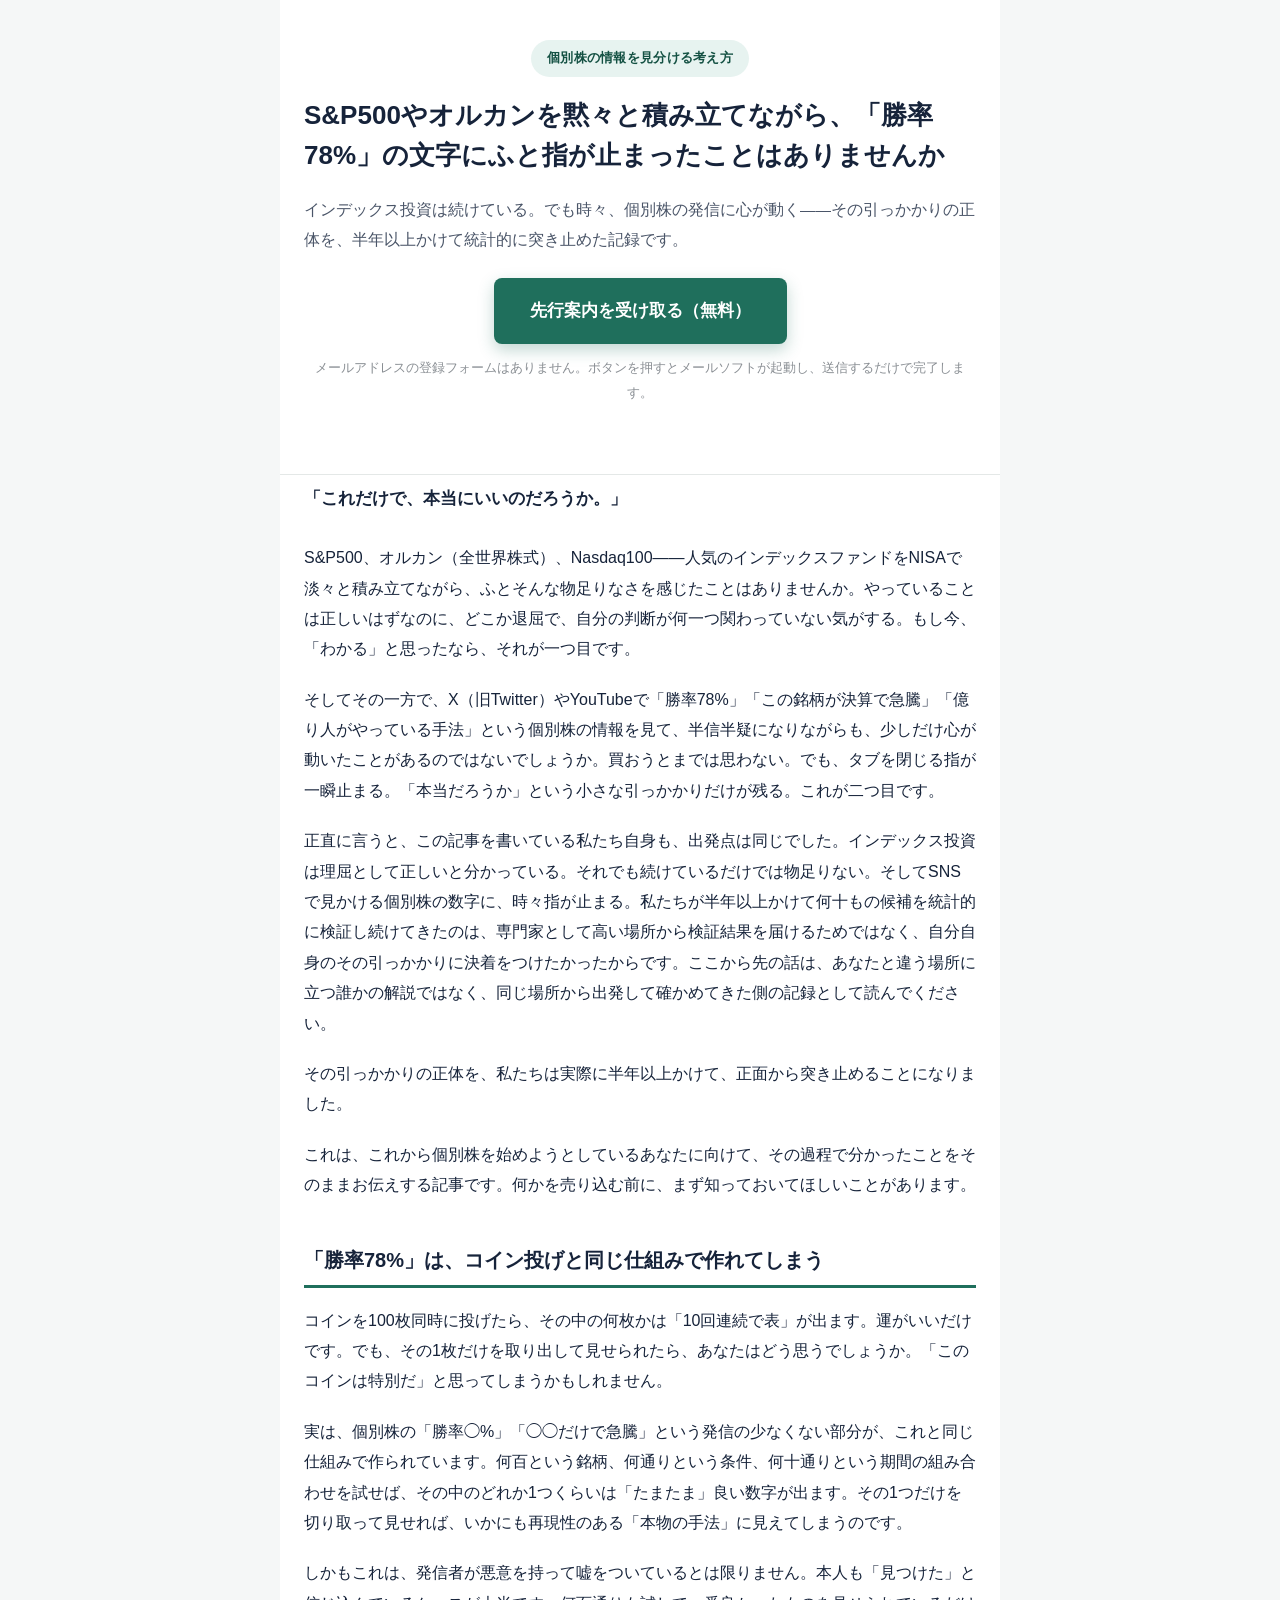
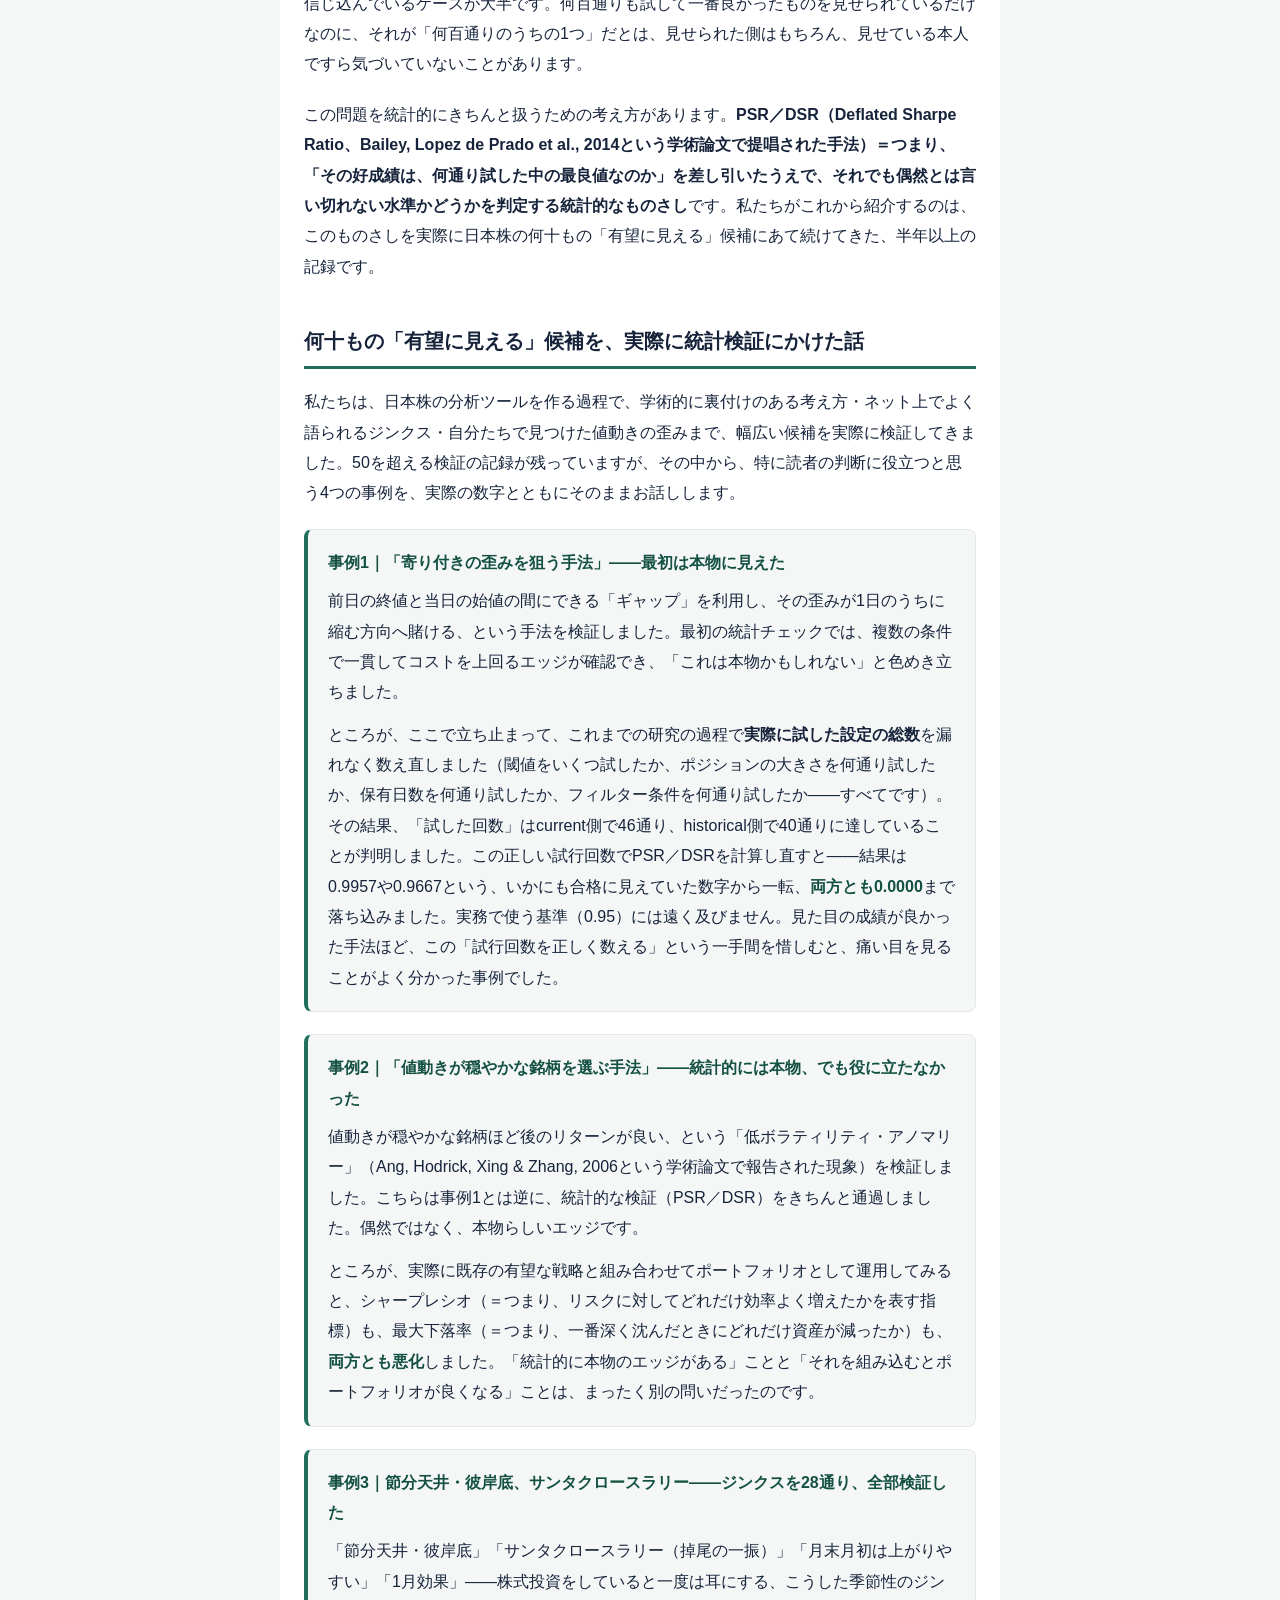
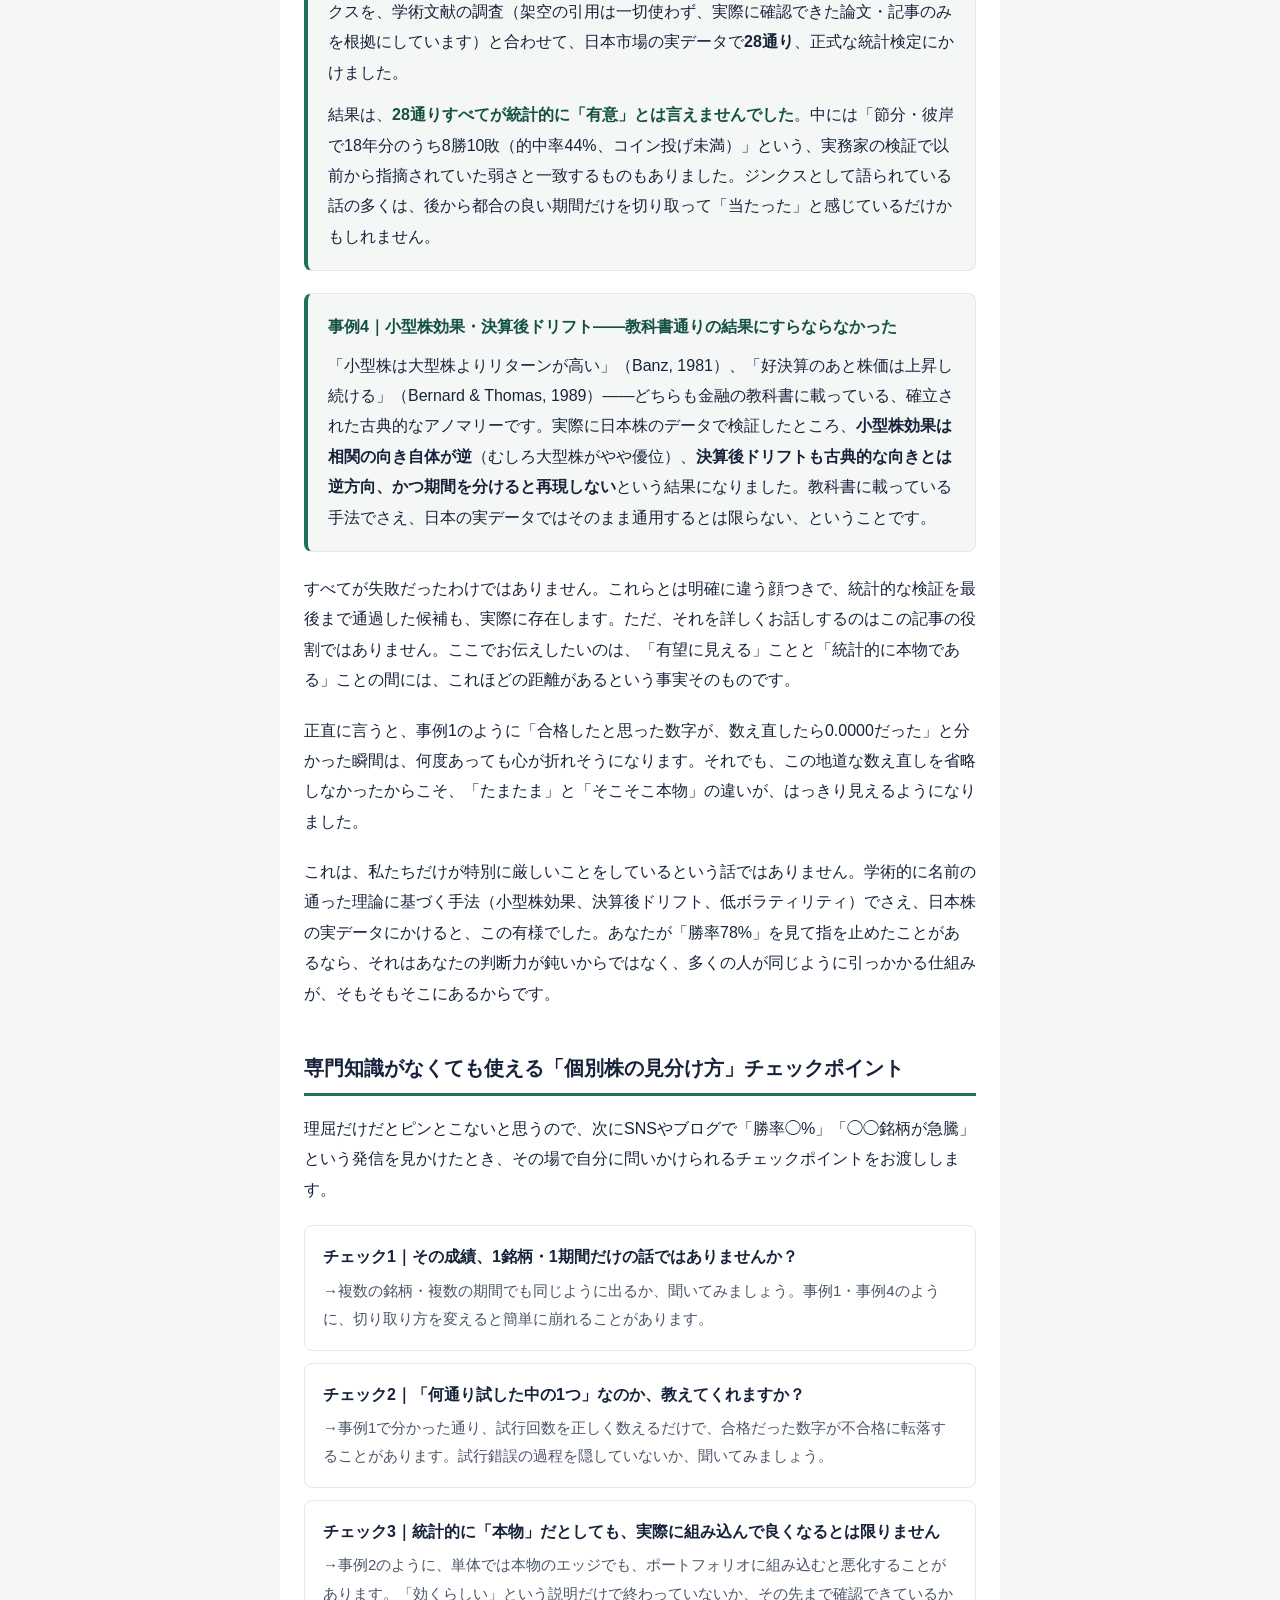
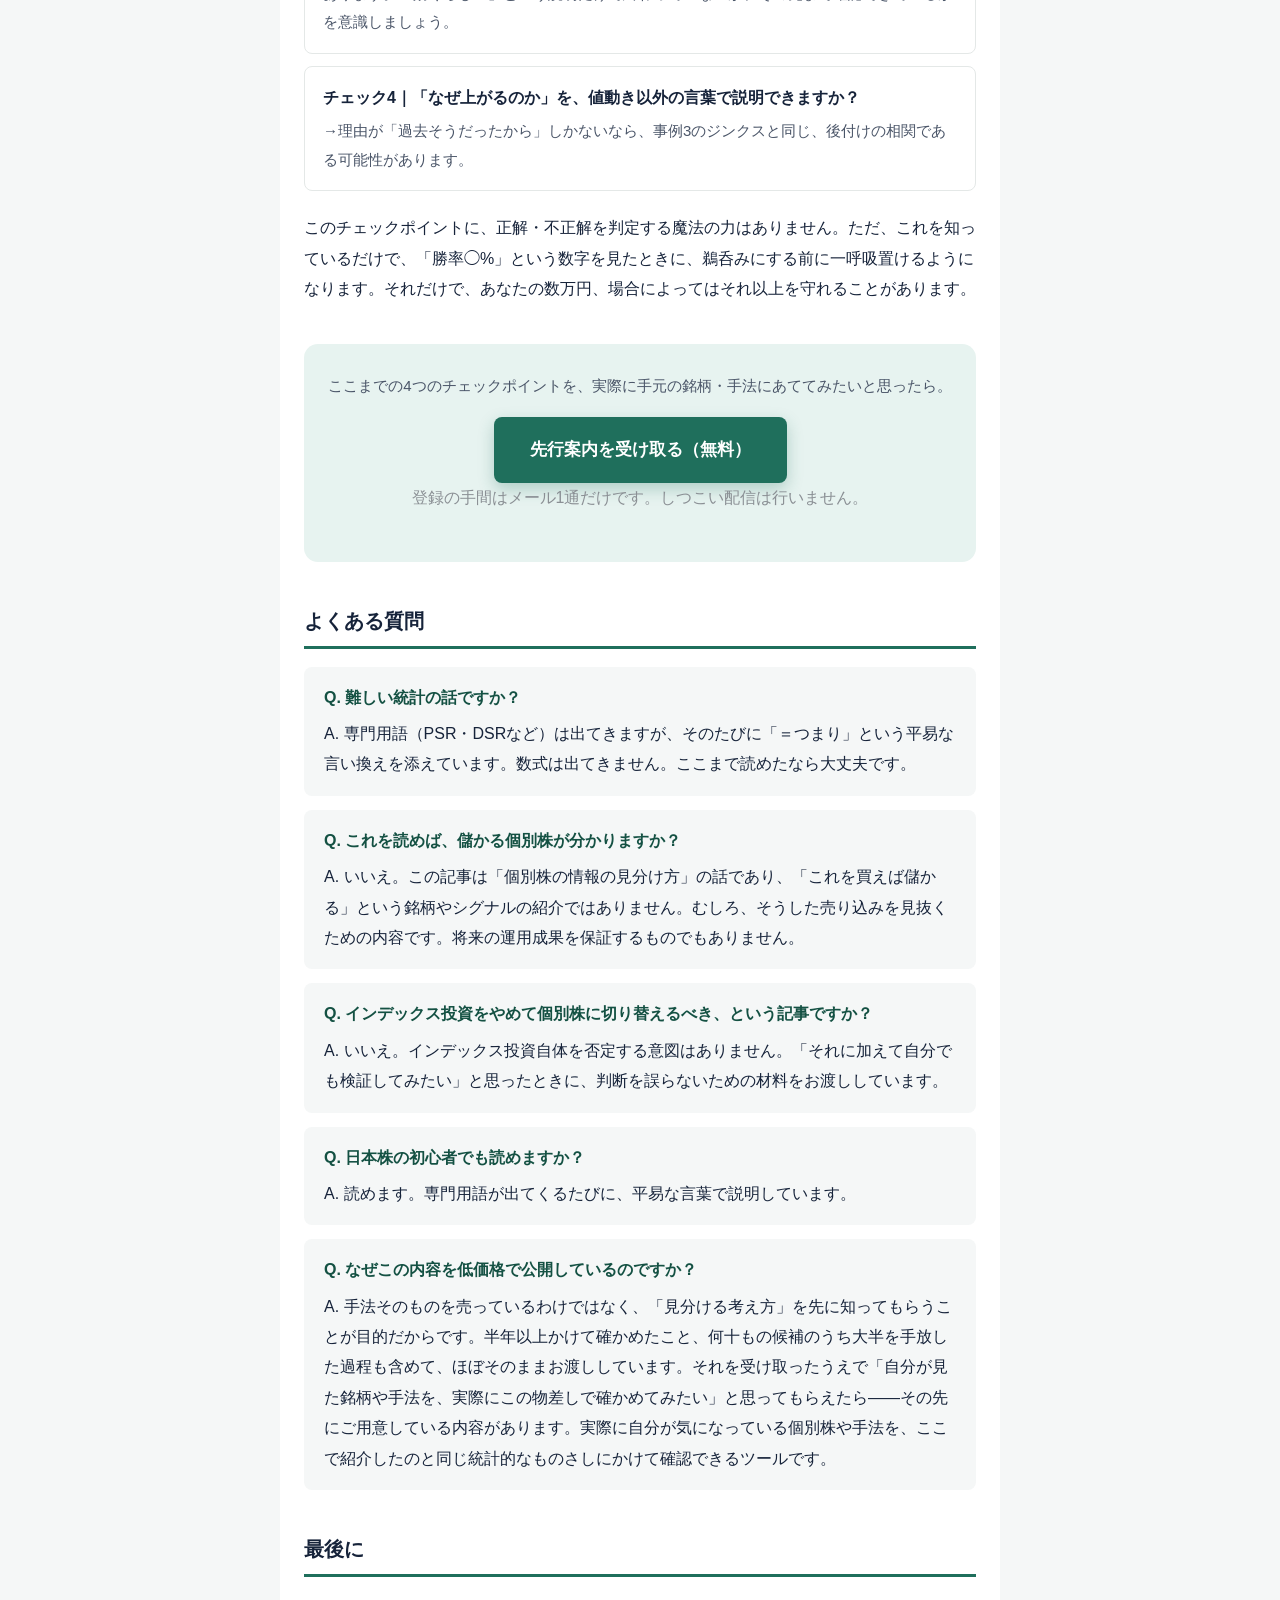
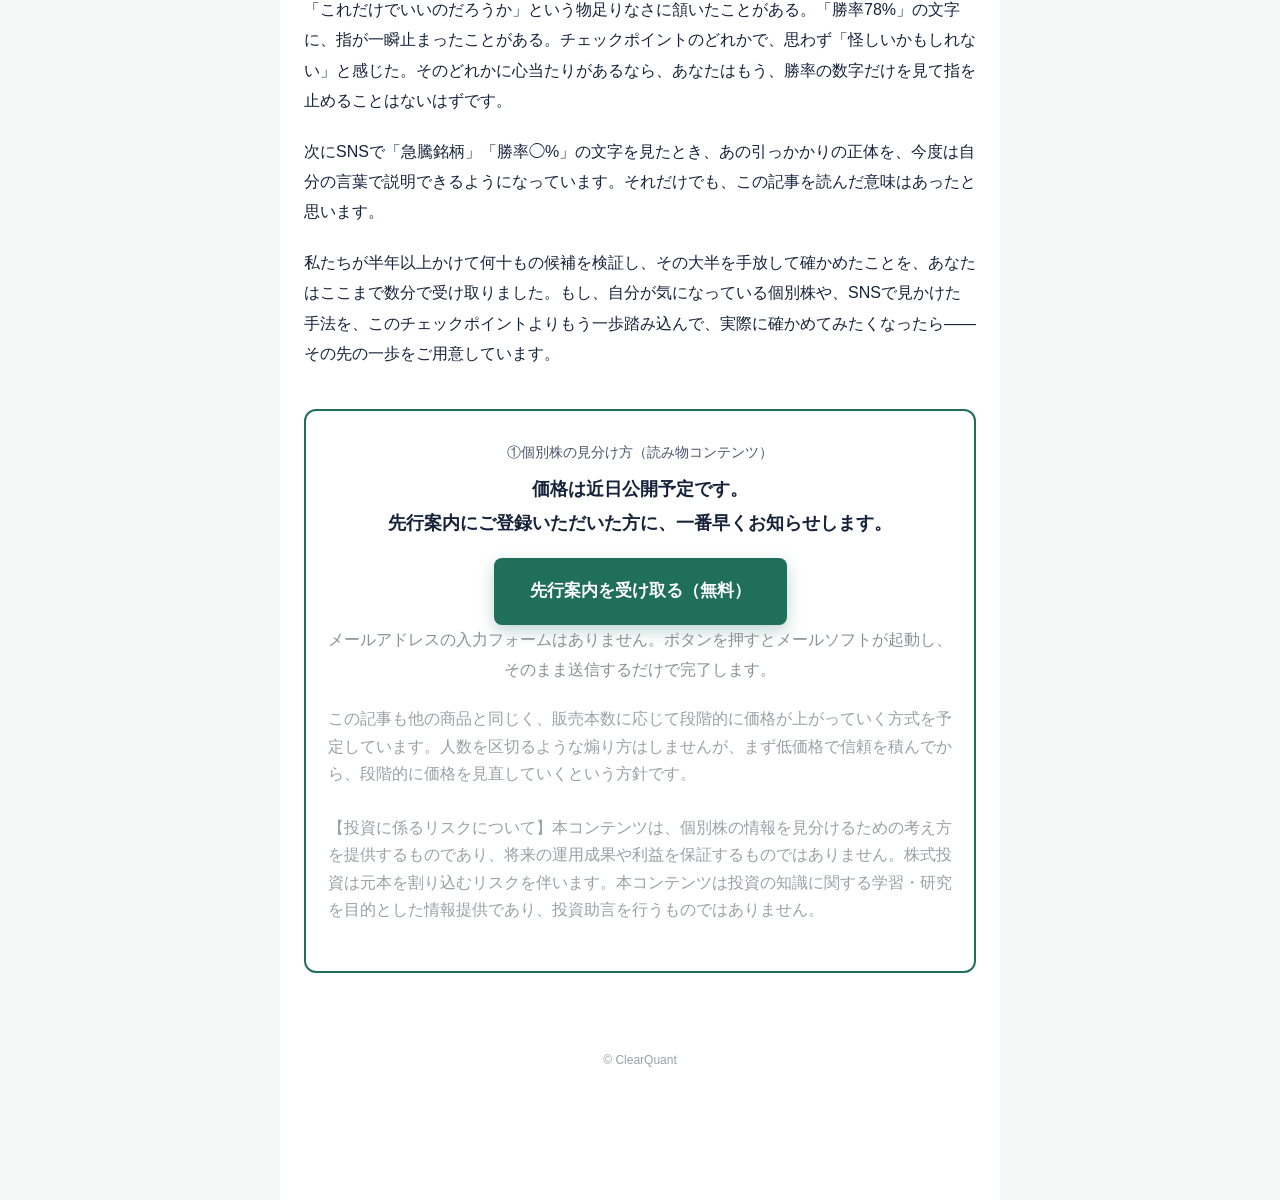
==== 01/index.html @ 94960aa3 "Add ClearQuant LP: ①低価格帯レターページ + 共通デザインシステム CRO原則（単一CTA・ファーストビュー配置・中間/クロージング反復・ マイクロコピー・FAQ配置・モバイル固定" ====
<!DOCTYPE html>
<html lang="ja">
<head>
<meta charset="UTF-8">
<meta name="viewport" content="width=device-width, initial-scale=1.0">
<title>S&P500やオルカンを黙々と積み立てながら、「勝率78%」の文字にふと指が止まったことはありませんか｜ClearQuant</title>
<meta name="description" content="個別株の「勝率◯%」を鵜呑みにせず、自分で見抜くための考え方。統計的な検証を50件以上行ってきた記録をそのまま公開。専門知識不要、日本株の個別株情報に触れたことがある人へ。">
<meta property="og:type" content="article">
<meta property="og:title" content="S&P500やオルカンを黙々と積み立てながら、「勝率78%」の文字にふと指が止まったことはありませんか">
<meta property="og:description" content="個別株の「勝率◯%」を鵜呑みにせず、自分で見抜くための考え方。統計的な検証を50件以上行ってきた記録をそのまま公開。">
<link rel="stylesheet" href="../assets/common.css">
<style>
  /* このページ固有の微調整のみ（色・余白等の基本設計は共通CSSを参照） */
  .content p.hook { margin-bottom: 28px; }
</style>
</head>
<body>

<!--
  CTAリンクについて（実装メモ）:
  ①はまだinfotop登録・価格が確定していないため、購入ボタンは実装できない。
  そのため単一の行動を「先行案内（公開・価格が決まり次第、一番早く連絡を受け取る）」の
  mailto先行登録に統一している（虚偽の購入リンク・架空の価格は絶対に置かない）。
  infotop登録と価格が確定した時点で、下記 CTA_HREF の3箇所をすべて実際の購入リンクに置き換えること。
-->

<div class="wrap">

  <!-- ============ ファーストビュー（Hero） ============ -->
  <header class="hero">
    <span class="kicker">個別株の情報を見分ける考え方</span>
    <h1 class="headline">S&amp;P500やオルカンを黙々と積み立てながら、「勝率78%」の文字にふと指が止まったことはありませんか</h1>
    <p class="lead">インデックス投資は続けている。でも時々、個別株の発信に心が動く——その引っかかりの正体を、半年以上かけて統計的に突き止めた記録です。</p>

    <div class="cta-block cta-hero">
      <a class="cta-btn" href="mailto:1hyamgg@gmail.com?subject=ClearQuant%E3%80%8C%E2%91%A0%E5%80%8B%E5%88%A5%E6%A0%AA%E3%81%AE%E8%A6%8B%E5%88%86%E3%81%91%E6%96%B9%E3%80%8D%E5%85%88%E8%A1%8C%E6%A1%88%E5%86%85%E5%B8%8C%E6%9C%9B&body=%E3%81%93%E3%81%AE%E3%83%A1%E3%83%BC%E3%83%AB%E3%82%92%E3%81%9D%E3%81%AE%E3%81%BE%E3%81%BE%E9%80%81%E4%BF%A1%E3%81%97%E3%81%A6%E3%81%8F%E3%81%A0%E3%81%95%E3%81%84%E3%80%82%E5%85%AC%E9%96%8B%E3%83%BB%E8%B3%BC%E5%85%A5%E6%A1%88%E5%86%85%E3%81%8C%E5%B1%8A%E3%81%8D%E6%AC%A1%E7%AC%AC%E3%80%81%E3%81%94%E9%80%A3%E7%B5%A1%E3%81%84%E3%81%9F%E3%81%97%E3%81%BE%E3%81%99%E3%80%82">先行案内を受け取る（無料）</a>
      <p class="cta-note">メールアドレスの登録フォームはありません。ボタンを押すとメールソフトが起動し、送信するだけで完了します。</p>
    </div>
  </header>

  <div class="content">

    <p class="hook">「これだけで、本当にいいのだろうか。」</p>

    <p>S&amp;P500、オルカン（全世界株式）、Nasdaq100——人気のインデックスファンドをNISAで淡々と積み立てながら、ふとそんな物足りなさを感じたことはありませんか。やっていることは正しいはずなのに、どこか退屈で、自分の判断が何一つ関わっていない気がする。もし今、「わかる」と思ったなら、それが一つ目です。</p>

    <p>そしてその一方で、X（旧Twitter）やYouTubeで「勝率78%」「この銘柄が決算で急騰」「億り人がやっている手法」という個別株の情報を見て、半信半疑になりながらも、少しだけ心が動いたことがあるのではないでしょうか。買おうとまでは思わない。でも、タブを閉じる指が一瞬止まる。「本当だろうか」という小さな引っかかりだけが残る。これが二つ目です。</p>

    <p>正直に言うと、この記事を書いている私たち自身も、出発点は同じでした。インデックス投資は理屈として正しいと分かっている。それでも続けているだけでは物足りない。そしてSNSで見かける個別株の数字に、時々指が止まる。私たちが半年以上かけて何十もの候補を統計的に検証し続けてきたのは、専門家として高い場所から検証結果を届けるためではなく、自分自身のその引っかかりに決着をつけたかったからです。ここから先の話は、あなたと違う場所に立つ誰かの解説ではなく、同じ場所から出発して確かめてきた側の記録として読んでください。</p>

    <p>その引っかかりの正体を、私たちは実際に半年以上かけて、正面から突き止めることになりました。</p>

    <p>これは、これから個別株を始めようとしているあなたに向けて、その過程で分かったことをそのままお伝えする記事です。何かを売り込む前に、まず知っておいてほしいことがあります。</p>

    <h2 class="section-title">「勝率78%」は、コイン投げと同じ仕組みで作れてしまう</h2>

    <p>コインを100枚同時に投げたら、その中の何枚かは「10回連続で表」が出ます。運がいいだけです。でも、その1枚だけを取り出して見せられたら、あなたはどう思うでしょうか。「このコインは特別だ」と思ってしまうかもしれません。</p>

    <p>実は、個別株の「勝率◯%」「◯◯だけで急騰」という発信の少なくない部分が、これと同じ仕組みで作られています。何百という銘柄、何通りという条件、何十通りという期間の組み合わせを試せば、その中のどれか1つくらいは「たまたま」良い数字が出ます。その1つだけを切り取って見せれば、いかにも再現性のある「本物の手法」に見えてしまうのです。</p>

    <p>しかもこれは、発信者が悪意を持って嘘をついているとは限りません。本人も「見つけた」と信じ込んでいるケースが大半です。何百通りも試して一番良かったものを見せられているだけなのに、それが「何百通りのうちの1つ」だとは、見せられた側はもちろん、見せている本人ですら気づいていないことがあります。</p>

    <p>この問題を統計的にきちんと扱うための考え方があります。<strong>PSR／DSR（Deflated Sharpe Ratio、Bailey, Lopez de Prado et al., 2014という学術論文で提唱された手法）＝つまり、「その好成績は、何通り試した中の最良値なのか」を差し引いたうえで、それでも偶然とは言い切れない水準かどうかを判定する統計的なものさし</strong>です。私たちがこれから紹介するのは、このものさしを実際に日本株の何十もの「有望に見える」候補にあて続けてきた、半年以上の記録です。</p>

    <h2 class="section-title">何十もの「有望に見える」候補を、実際に統計検証にかけた話</h2>

    <p>私たちは、日本株の分析ツールを作る過程で、学術的に裏付けのある考え方・ネット上でよく語られるジンクス・自分たちで見つけた値動きの歪みまで、幅広い候補を実際に検証してきました。50を超える検証の記録が残っていますが、その中から、特に読者の判断に役立つと思う4つの事例を、実際の数字とともにそのままお話しします。</p>

    <div class="case-box">
      <span class="case-title">事例1｜「寄り付きの歪みを狙う手法」——最初は本物に見えた</span>
      <p style="margin-bottom:12px;">前日の終値と当日の始値の間にできる「ギャップ」を利用し、その歪みが1日のうちに縮む方向へ賭ける、という手法を検証しました。最初の統計チェックでは、複数の条件で一貫してコストを上回るエッジが確認でき、「これは本物かもしれない」と色めき立ちました。</p>
      <p style="margin-bottom:0;">ところが、ここで立ち止まって、これまでの研究の過程で<strong>実際に試した設定の総数</strong>を漏れなく数え直しました（閾値をいくつ試したか、ポジションの大きさを何通り試したか、保有日数を何通り試したか、フィルター条件を何通り試したか——すべてです）。その結果、「試した回数」はcurrent側で46通り、historical側で40通りに達していることが判明しました。この正しい試行回数でPSR／DSRを計算し直すと——結果は0.9957や0.9667という、いかにも合格に見えていた数字から一転、<span class="stat">両方とも0.0000</span>まで落ち込みました。実務で使う基準（0.95）には遠く及びません。見た目の成績が良かった手法ほど、この「試行回数を正しく数える」という一手間を惜しむと、痛い目を見ることがよく分かった事例でした。</p>
    </div>

    <div class="case-box">
      <span class="case-title">事例2｜「値動きが穏やかな銘柄を選ぶ手法」——統計的には本物、でも役に立たなかった</span>
      <p style="margin-bottom:12px;">値動きが穏やかな銘柄ほど後のリターンが良い、という「低ボラティリティ・アノマリー」（Ang, Hodrick, Xing &amp; Zhang, 2006という学術論文で報告された現象）を検証しました。こちらは事例1とは逆に、統計的な検証（PSR／DSR）をきちんと通過しました。偶然ではなく、本物らしいエッジです。</p>
      <p style="margin-bottom:0;">ところが、実際に既存の有望な戦略と組み合わせてポートフォリオとして運用してみると、シャープレシオ（＝つまり、リスクに対してどれだけ効率よく増えたかを表す指標）も、最大下落率（＝つまり、一番深く沈んだときにどれだけ資産が減ったか）も、<span class="stat">両方とも悪化</span>しました。「統計的に本物のエッジがある」ことと「それを組み込むとポートフォリオが良くなる」ことは、まったく別の問いだったのです。</p>
    </div>

    <div class="case-box">
      <span class="case-title">事例3｜節分天井・彼岸底、サンタクロースラリー——ジンクスを28通り、全部検証した</span>
      <p style="margin-bottom:12px;">「節分天井・彼岸底」「サンタクロースラリー（掉尾の一振）」「月末月初は上がりやすい」「1月効果」——株式投資をしていると一度は耳にする、こうした季節性のジンクスを、学術文献の調査（架空の引用は一切使わず、実際に確認できた論文・記事のみを根拠にしています）と合わせて、日本市場の実データで<strong>28通り</strong>、正式な統計検定にかけました。</p>
      <p style="margin-bottom:0;">結果は、<span class="stat">28通りすべてが統計的に「有意」とは言えませんでした</span>。中には「節分・彼岸で18年分のうち8勝10敗（的中率44%、コイン投げ未満）」という、実務家の検証で以前から指摘されていた弱さと一致するものもありました。ジンクスとして語られている話の多くは、後から都合の良い期間だけを切り取って「当たった」と感じているだけかもしれません。</p>
    </div>

    <div class="case-box">
      <span class="case-title">事例4｜小型株効果・決算後ドリフト——教科書通りの結果にすらならなかった</span>
      <p style="margin-bottom:0;">「小型株は大型株よりリターンが高い」（Banz, 1981）、「好決算のあと株価は上昇し続ける」（Bernard &amp; Thomas, 1989）——どちらも金融の教科書に載っている、確立された古典的なアノマリーです。実際に日本株のデータで検証したところ、<strong>小型株効果は相関の向き自体が逆</strong>（むしろ大型株がやや優位）、<strong>決算後ドリフトも古典的な向きとは逆方向、かつ期間を分けると再現しない</strong>という結果になりました。教科書に載っている手法でさえ、日本の実データではそのまま通用するとは限らない、ということです。</p>
    </div>

    <p>すべてが失敗だったわけではありません。これらとは明確に違う顔つきで、統計的な検証を最後まで通過した候補も、実際に存在します。ただ、それを詳しくお話しするのはこの記事の役割ではありません。ここでお伝えしたいのは、「有望に見える」ことと「統計的に本物である」ことの間には、これほどの距離があるという事実そのものです。</p>

    <p>正直に言うと、事例1のように「合格したと思った数字が、数え直したら0.0000だった」と分かった瞬間は、何度あっても心が折れそうになります。それでも、この地道な数え直しを省略しなかったからこそ、「たまたま」と「そこそこ本物」の違いが、はっきり見えるようになりました。</p>

    <p>これは、私たちだけが特別に厳しいことをしているという話ではありません。学術的に名前の通った理論に基づく手法（小型株効果、決算後ドリフト、低ボラティリティ）でさえ、日本株の実データにかけると、この有様でした。あなたが「勝率78%」を見て指を止めたことがあるなら、それはあなたの判断力が鈍いからではなく、多くの人が同じように引っかかる仕組みが、そもそもそこにあるからです。</p>

    <h2 class="section-title">専門知識がなくても使える「個別株の見分け方」チェックポイント</h2>

    <p>理屈だけだとピンとこないと思うので、次にSNSやブログで「勝率◯%」「◯◯銘柄が急騰」という発信を見かけたとき、その場で自分に問いかけられるチェックポイントをお渡しします。</p>

    <div class="checklist">
      <div class="check-item">
        <span class="check-q">チェック1｜その成績、1銘柄・1期間だけの話ではありませんか？</span>
        <p class="check-a">→複数の銘柄・複数の期間でも同じように出るか、聞いてみましょう。事例1・事例4のように、切り取り方を変えると簡単に崩れることがあります。</p>
      </div>
      <div class="check-item">
        <span class="check-q">チェック2｜「何通り試した中の1つ」なのか、教えてくれますか？</span>
        <p class="check-a">→事例1で分かった通り、試行回数を正しく数えるだけで、合格だった数字が不合格に転落することがあります。試行錯誤の過程を隠していないか、聞いてみましょう。</p>
      </div>
      <div class="check-item">
        <span class="check-q">チェック3｜統計的に「本物」だとしても、実際に組み込んで良くなるとは限りません</span>
        <p class="check-a">→事例2のように、単体では本物のエッジでも、ポートフォリオに組み込むと悪化することがあります。「効くらしい」という説明だけで終わっていないか、その先まで確認できているかを意識しましょう。</p>
      </div>
      <div class="check-item">
        <span class="check-q">チェック4｜「なぜ上がるのか」を、値動き以外の言葉で説明できますか？</span>
        <p class="check-a">→理由が「過去そうだったから」しかないなら、事例3のジンクスと同じ、後付けの相関である可能性があります。</p>
      </div>
    </div>

    <p>このチェックポイントに、正解・不正解を判定する魔法の力はありません。ただ、これを知っているだけで、「勝率◯%」という数字を見たときに、鵜呑みにする前に一呼吸置けるようになります。それだけで、あなたの数万円、場合によってはそれ以上を守れることがあります。</p>

    <!-- ============ 中間CTA（節目でのCTA、記事内容の価値を実感した直後） ============ -->
    <div class="cta-block">
      <p class="cta-copy">ここまでの4つのチェックポイントを、実際に手元の銘柄・手法にあててみたいと思ったら。</p>
      <a class="cta-btn" href="mailto:1hyamgg@gmail.com?subject=ClearQuant%E3%80%8C%E2%91%A0%E5%80%8B%E5%88%A5%E6%A0%AA%E3%81%AE%E8%A6%8B%E5%88%86%E3%81%91%E6%96%B9%E3%80%8D%E5%85%88%E8%A1%8C%E6%A1%88%E5%86%85%E5%B8%8C%E6%9C%9B&body=%E3%81%93%E3%81%AE%E3%83%A1%E3%83%BC%E3%83%AB%E3%82%92%E3%81%9D%E3%81%AE%E3%81%BE%E3%81%BE%E9%80%81%E4%BF%A1%E3%81%97%E3%81%A6%E3%81%8F%E3%81%A0%E3%81%95%E3%81%84%E3%80%82%E5%85%AC%E9%96%8B%E3%83%BB%E8%B3%BC%E5%85%A5%E6%A1%88%E5%86%85%E3%81%8C%E5%B1%8A%E3%81%8D%E6%AC%A1%E7%AC%AC%E3%80%81%E3%81%94%E9%80%A3%E7%B5%A1%E3%81%84%E3%81%9F%E3%81%97%E3%81%BE%E3%81%99%E3%80%82">先行案内を受け取る（無料）</a>
      <p class="cta-note">登録の手間はメール1通だけです。しつこい配信は行いません。</p>
    </div>

    <h2 class="section-title">よくある質問</h2>

    <div class="qa"><span class="q">Q. 難しい統計の話ですか？</span><p class="a">A. 専門用語（PSR・DSRなど）は出てきますが、そのたびに「＝つまり」という平易な言い換えを添えています。数式は出てきません。ここまで読めたなら大丈夫です。</p></div>
    <div class="qa"><span class="q">Q. これを読めば、儲かる個別株が分かりますか？</span><p class="a">A. いいえ。この記事は「個別株の情報の見分け方」の話であり、「これを買えば儲かる」という銘柄やシグナルの紹介ではありません。むしろ、そうした売り込みを見抜くための内容です。将来の運用成果を保証するものでもありません。</p></div>
    <div class="qa"><span class="q">Q. インデックス投資をやめて個別株に切り替えるべき、という記事ですか？</span><p class="a">A. いいえ。インデックス投資自体を否定する意図はありません。「それに加えて自分でも検証してみたい」と思ったときに、判断を誤らないための材料をお渡ししています。</p></div>
    <div class="qa"><span class="q">Q. 日本株の初心者でも読めますか？</span><p class="a">A. 読めます。専門用語が出てくるたびに、平易な言葉で説明しています。</p></div>
    <div class="qa"><span class="q">Q. なぜこの内容を低価格で公開しているのですか？</span><p class="a">A. 手法そのものを売っているわけではなく、「見分ける考え方」を先に知ってもらうことが目的だからです。半年以上かけて確かめたこと、何十もの候補のうち大半を手放した過程も含めて、ほぼそのままお渡ししています。それを受け取ったうえで「自分が見た銘柄や手法を、実際にこの物差しで確かめてみたい」と思ってもらえたら——その先にご用意している内容があります。実際に自分が気になっている個別株や手法を、ここで紹介したのと同じ統計的なものさしにかけて確認できるツールです。</p></div>

    <h2 class="section-title">最後に</h2>

    <p>「これだけでいいのだろうか」という物足りなさに頷いたことがある。「勝率78%」の文字に、指が一瞬止まったことがある。チェックポイントのどれかで、思わず「怪しいかもしれない」と感じた。そのどれかに心当たりがあるなら、あなたはもう、勝率の数字だけを見て指を止めることはないはずです。</p>

    <p>次にSNSで「急騰銘柄」「勝率◯%」の文字を見たとき、あの引っかかりの正体を、今度は自分の言葉で説明できるようになっています。それだけでも、この記事を読んだ意味はあったと思います。</p>

    <p>私たちが半年以上かけて何十もの候補を検証し、その大半を手放して確かめたことを、あなたはここまで数分で受け取りました。もし、自分が気になっている個別株や、SNSで見かけた手法を、このチェックポイントよりもう一歩踏み込んで、実際に確かめてみたくなったら——その先の一歩をご用意しています。</p>

    <!-- ============ クロージングCTA ============ -->
    <div class="closing-box">
      <div class="closing-label">①個別株の見分け方（読み物コンテンツ）</div>
      <p class="closing-headline">価格は近日公開予定です。<br>先行案内にご登録いただいた方に、一番早くお知らせします。</p>
      <a class="cta-btn" href="mailto:1hyamgg@gmail.com?subject=ClearQuant%E3%80%8C%E2%91%A0%E5%80%8B%E5%88%A5%E6%A0%AA%E3%81%AE%E8%A6%8B%E5%88%86%E3%81%91%E6%96%B9%E3%80%8D%E5%85%88%E8%A1%8C%E6%A1%88%E5%86%85%E5%B8%8C%E6%9C%9B&body=%E3%81%93%E3%81%AE%E3%83%A1%E3%83%BC%E3%83%AB%E3%82%92%E3%81%9D%E3%81%AE%E3%81%BE%E3%81%BE%E9%80%81%E4%BF%A1%E3%81%97%E3%81%A6%E3%81%8F%E3%81%A0%E3%81%95%E3%81%84%E3%80%82%E5%85%AC%E9%96%8B%E3%83%BB%E8%B3%BC%E5%85%A5%E6%A1%88%E5%86%85%E3%81%8C%E5%B1%8A%E3%81%8D%E6%AC%A1%E7%AC%AC%E3%80%81%E3%81%94%E9%80%A3%E7%B5%A1%E3%81%84%E3%81%9F%E3%81%97%E3%81%BE%E3%81%99%E3%80%82">先行案内を受け取る（無料）</a>
      <p class="cta-note">メールアドレスの入力フォームはありません。ボタンを押すとメールソフトが起動し、そのまま送信するだけで完了します。</p>
      <p class="disclaimer">この記事も他の商品と同じく、販売本数に応じて段階的に価格が上がっていく方式を予定しています。人数を区切るような煽り方はしませんが、まず低価格で信頼を積んでから、段階的に価格を見直していくという方針です。<br><br>
      【投資に係るリスクについて】本コンテンツは、個別株の情報を見分けるための考え方を提供するものであり、将来の運用成果や利益を保証するものではありません。株式投資は元本を割り込むリスクを伴います。本コンテンツは投資の知識に関する学習・研究を目的とした情報提供であり、投資助言を行うものではありません。</p>
    </div>

  </div>

  <footer class="site-footer">
    <p>&copy; ClearQuant</p>
  </footer>
</div>

<!-- ============ モバイル固定CTAバー ============ -->
<div class="sticky-cta">
  <a class="cta-btn" href="mailto:1hyamgg@gmail.com?subject=ClearQuant%E3%80%8C%E2%91%A0%E5%80%8B%E5%88%A5%E6%A0%AA%E3%81%AE%E8%A6%8B%E5%88%86%E3%81%91%E6%96%B9%E3%80%8D%E5%85%88%E8%A1%8C%E6%A1%88%E5%86%85%E5%B8%8C%E6%9C%9B&body=%E3%81%93%E3%81%AE%E3%83%A1%E3%83%BC%E3%83%AB%E3%82%92%E3%81%9D%E3%81%AE%E3%81%BE%E3%81%BE%E9%80%81%E4%BF%A1%E3%81%97%E3%81%A6%E3%81%8F%E3%81%A0%E3%81%95%E3%81%84%E3%80%82%E5%85%AC%E9%96%8B%E3%83%BB%E8%B3%BC%E5%85%A5%E6%A1%88%E5%86%85%E3%81%8C%E5%B1%8A%E3%81%8D%E6%AC%A1%E7%AC%AC%E3%80%81%E3%81%94%E9%80%A3%E7%B5%A1%E3%81%84%E3%81%9F%E3%81%97%E3%81%BE%E3%81%99%E3%80%82">先行案内を受け取る（無料）</a>
</div>

</body>
</html>
---- assets/common.css ----
/*
  ClearQuant LP 共通デザインシステム
  ①②③すべてのレターページはこのファイルを <link rel="stylesheet" href="../assets/common.css"> で読み込む。
  ページ固有の装飾はページ内の <style> に最小限だけ追加し、色・余白・基本コンポーネントはここで統一する。
*/

:root {
  /* ブランドカラー：深いティール（信頼・分析・データを想起させる色。トレードツール販売のオレンジ系とは
     意図的に分けている） */
  --ink: #16233a;
  --ink-soft: #4a5568;
  --bg: #f5f7f7;
  --card-bg: #ffffff;
  --accent: #1f6f5c;
  --accent-dark: #145143;
  --accent-soft: #e7f3f0;
  --border-soft: #e4e8e7;
  --warn-bg: #fff8ec;
  --warn-border: #e0a323;
  --max-width: 720px;
}

* { box-sizing: border-box; }

html { -webkit-text-size-adjust: 100%; }

body {
  margin: 0;
  font-family: "Hiragino Kaku Gothic ProN", "Hiragino Sans", "Yu Gothic", "Noto Sans JP", sans-serif;
  background: var(--bg);
  color: var(--ink);
  line-height: 1.9;
  -webkit-font-smoothing: antialiased;
}

.wrap {
  max-width: var(--max-width);
  margin: 0 auto;
  background: var(--card-bg);
  padding-bottom: 88px; /* モバイル固定CTAバーと本文が重ならないための余白 */
}

img { max-width: 100%; display: block; }

/* ---------- Hero（ファーストビュー） ---------- */

.hero {
  padding: 40px 24px 28px;
  text-align: center;
  border-bottom: 1px solid var(--border-soft);
}

.kicker {
  display: inline-block;
  font-size: 13px;
  font-weight: 700;
  color: var(--accent-dark);
  background: var(--accent-soft);
  border-radius: 999px;
  padding: 6px 16px;
  margin-bottom: 18px;
  letter-spacing: 0.02em;
}

h1.headline {
  font-size: 26px;
  font-weight: 700;
  line-height: 1.55;
  margin: 0 0 20px;
  text-align: left;
}

.hero .lead {
  font-size: 15.5px;
  color: var(--ink-soft);
  text-align: left;
  margin: 0 0 8px;
}

/* ---------- 本文セクション ---------- */

.content { padding: 8px 24px 8px; }

.content p {
  font-size: 16px;
  margin: 0 0 20px;
}

.content p.hook {
  font-size: 17px;
  font-weight: 700;
}

h2.section-title {
  font-size: 20px;
  font-weight: 700;
  line-height: 1.5;
  margin: 44px 0 18px;
  padding-bottom: 10px;
  border-bottom: 3px solid var(--accent);
}

/* ---------- 事例・強調ボックス ---------- */

.case-box {
  background: var(--bg);
  border: 1px solid var(--border-soft);
  border-left: 4px solid var(--accent);
  border-radius: 8px;
  padding: 18px 20px;
  margin: 0 0 22px;
}

.case-box .case-title {
  font-weight: 700;
  color: var(--accent-dark);
  display: block;
  margin-bottom: 8px;
}

.stat {
  font-weight: 700;
  color: var(--accent-dark);
}

/* ---------- チェックリスト ---------- */

.checklist { margin: 0 0 22px; }

.check-item {
  background: var(--card-bg);
  border: 1px solid var(--border-soft);
  border-radius: 8px;
  padding: 16px 18px;
  margin-bottom: 12px;
}

.check-item .check-q { font-weight: 700; display: block; margin-bottom: 4px; }
.check-item .check-a { color: var(--ink-soft); font-size: 15px; margin: 0; }

/* ---------- FAQ ---------- */

.qa {
  background: var(--bg);
  border-radius: 8px;
  padding: 16px 20px;
  margin: 0 0 14px;
}

.qa .q { font-weight: 700; color: var(--accent-dark); display: block; margin-bottom: 6px; }
.qa .a { margin: 0; }

/* ---------- CTA ---------- */

.cta-block {
  text-align: center;
  margin: 40px 0;
  padding: 28px 20px;
  background: var(--accent-soft);
  border-radius: 14px;
}

.cta-block.cta-hero { margin-top: 24px; background: transparent; padding: 0; }

.cta-block .cta-copy {
  font-size: 15px;
  color: var(--ink-soft);
  margin: 0 0 16px;
}

.cta-btn {
  display: inline-block;
  background: var(--accent);
  color: #fff !important;
  font-weight: 700;
  font-size: 17px;
  padding: 17px 36px;
  border-radius: 8px;
  text-decoration: none;
  box-shadow: 0 6px 16px rgba(31, 111, 92, 0.28);
}

.cta-btn:active { background: var(--accent-dark); }

.cta-note {
  font-size: 13px;
  color: #8a8f94;
  margin: 12px 0 0;
}

/* クロージングの案内ボックス（価格・受け取り方の代わりに「先行案内」の説明を置く） */
.closing-box {
  background: #fff;
  border: 2px solid var(--accent);
  border-radius: 12px;
  padding: 28px 22px;
  text-align: center;
  margin: 40px 0 28px;
}

.closing-box .closing-label { font-size: 14px; color: var(--ink-soft); margin-bottom: 6px; }
.closing-box .closing-headline { font-size: 18px; font-weight: 700; margin: 0 0 18px; }

/* ---------- 投資リスク等の注記 ---------- */

.disclaimer {
  font-size: 12.5px;
  color: #9aa0a6;
  line-height: 1.7;
  margin-top: 18px;
  text-align: left;
}

/* ---------- モバイル固定CTAバー ---------- */

.sticky-cta {
  display: none;
}

@media (max-width: 640px) {
  .sticky-cta {
    display: block;
    position: fixed;
    left: 0;
    right: 0;
    bottom: 0;
    z-index: 20;
    background: #fff;
    border-top: 1px solid var(--border-soft);
    padding: 10px 16px calc(10px + env(safe-area-inset-bottom));
    box-shadow: 0 -4px 12px rgba(0,0,0,0.06);
  }
  .sticky-cta .cta-btn {
    display: block;
    width: 100%;
    text-align: center;
    padding: 14px 12px;
    font-size: 16px;
  }
}

/* ---------- フッター ---------- */

footer.site-footer {
  text-align: center;
  padding: 28px 20px;
  font-size: 12px;
  color: #9aa0a6;
}

footer.site-footer a { color: #9aa0a6; }

/* ---------- レスポンシブ（スマホ幅対応） ---------- */

@media (max-width: 480px) {
  h1.headline { font-size: 22px; }
  h2.section-title { font-size: 18px; }
  .content p, .content p.hook { font-size: 15.5px; }
  .hero { padding: 32px 18px 24px; }
  .content { padding: 8px 18px 8px; }
}
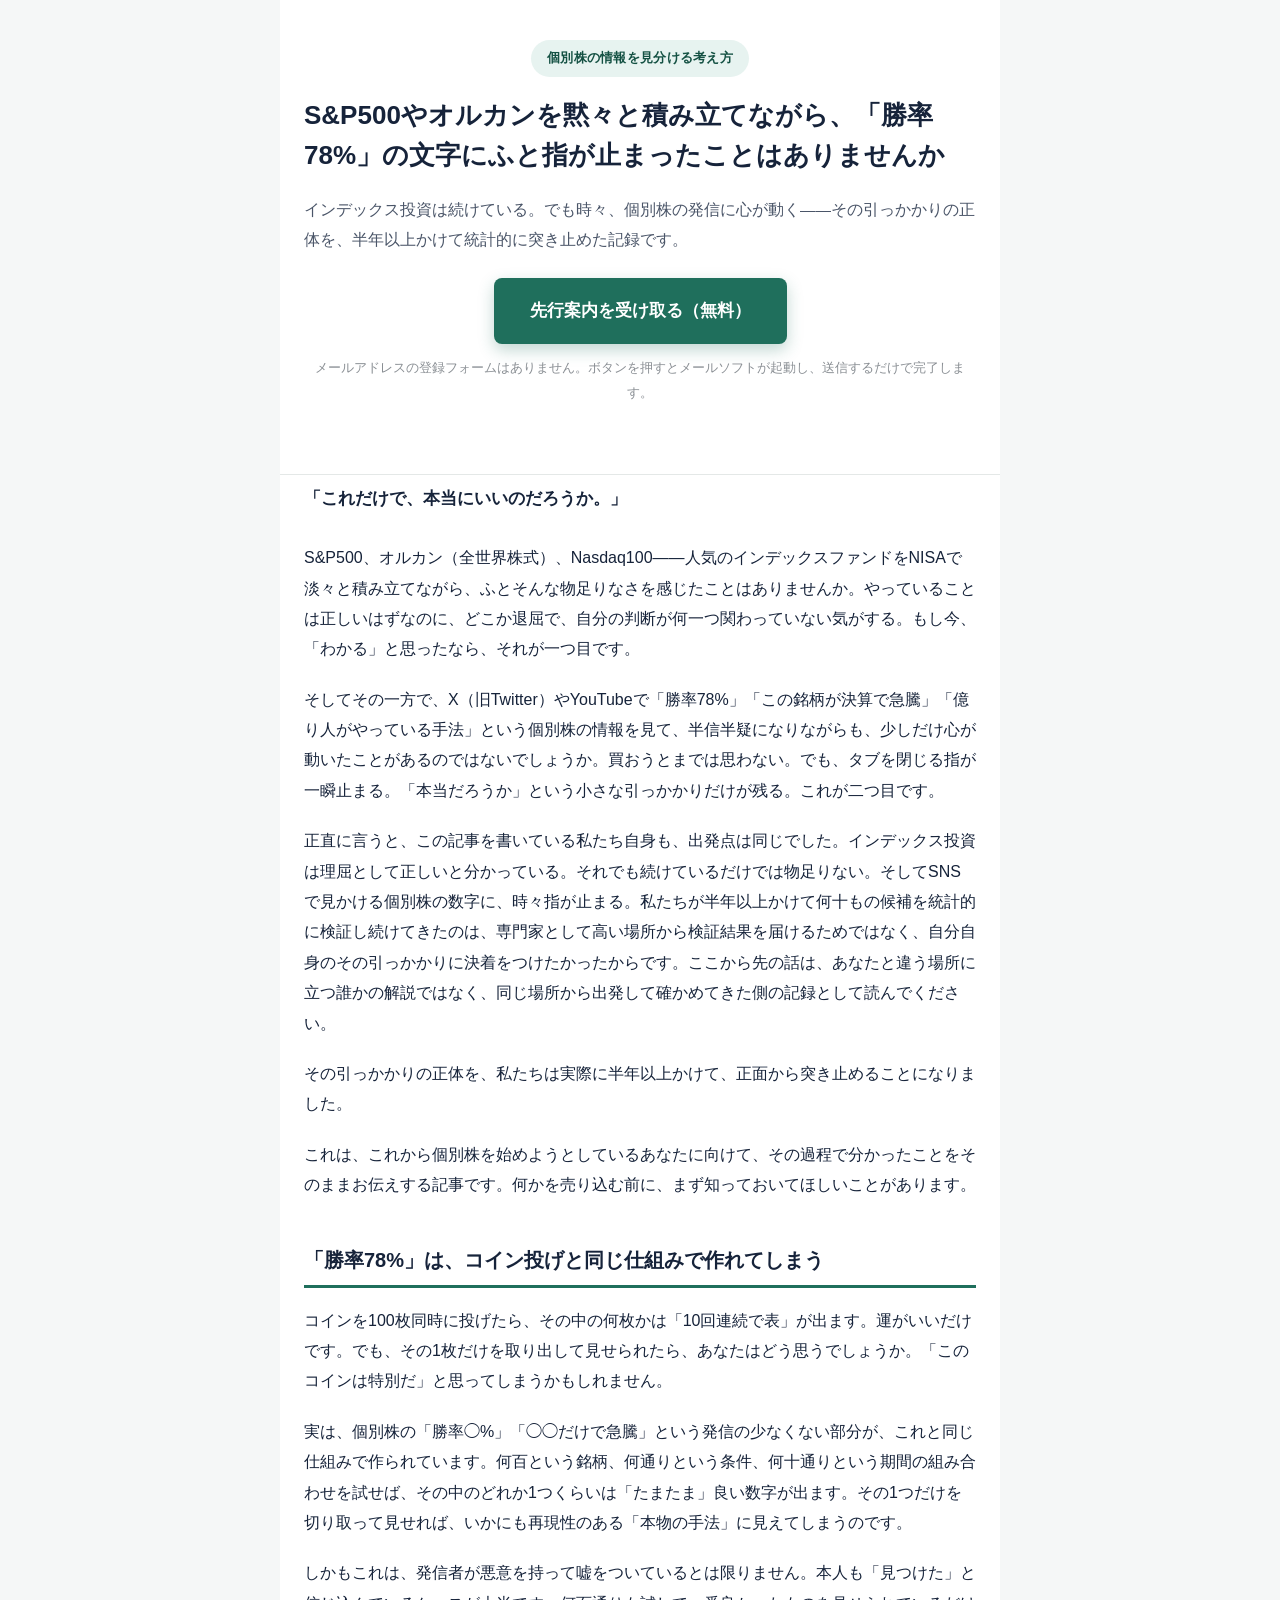
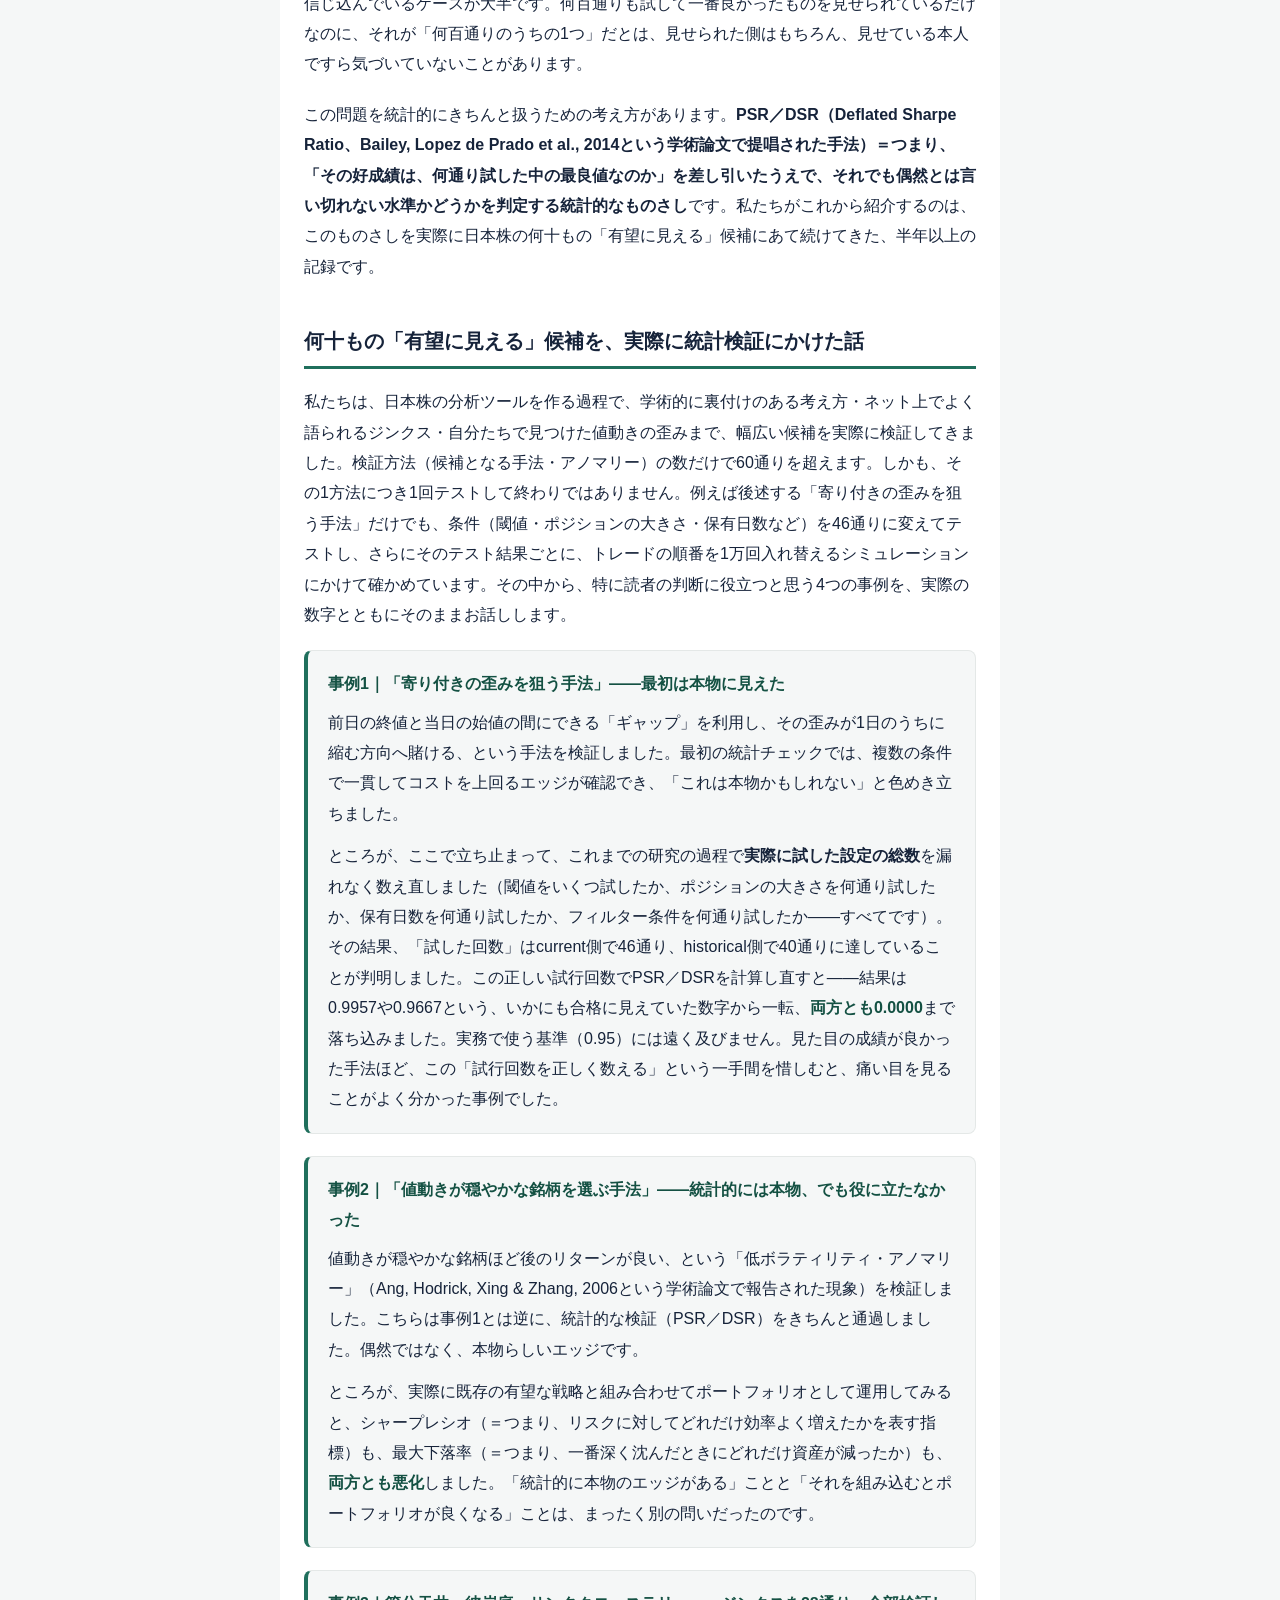
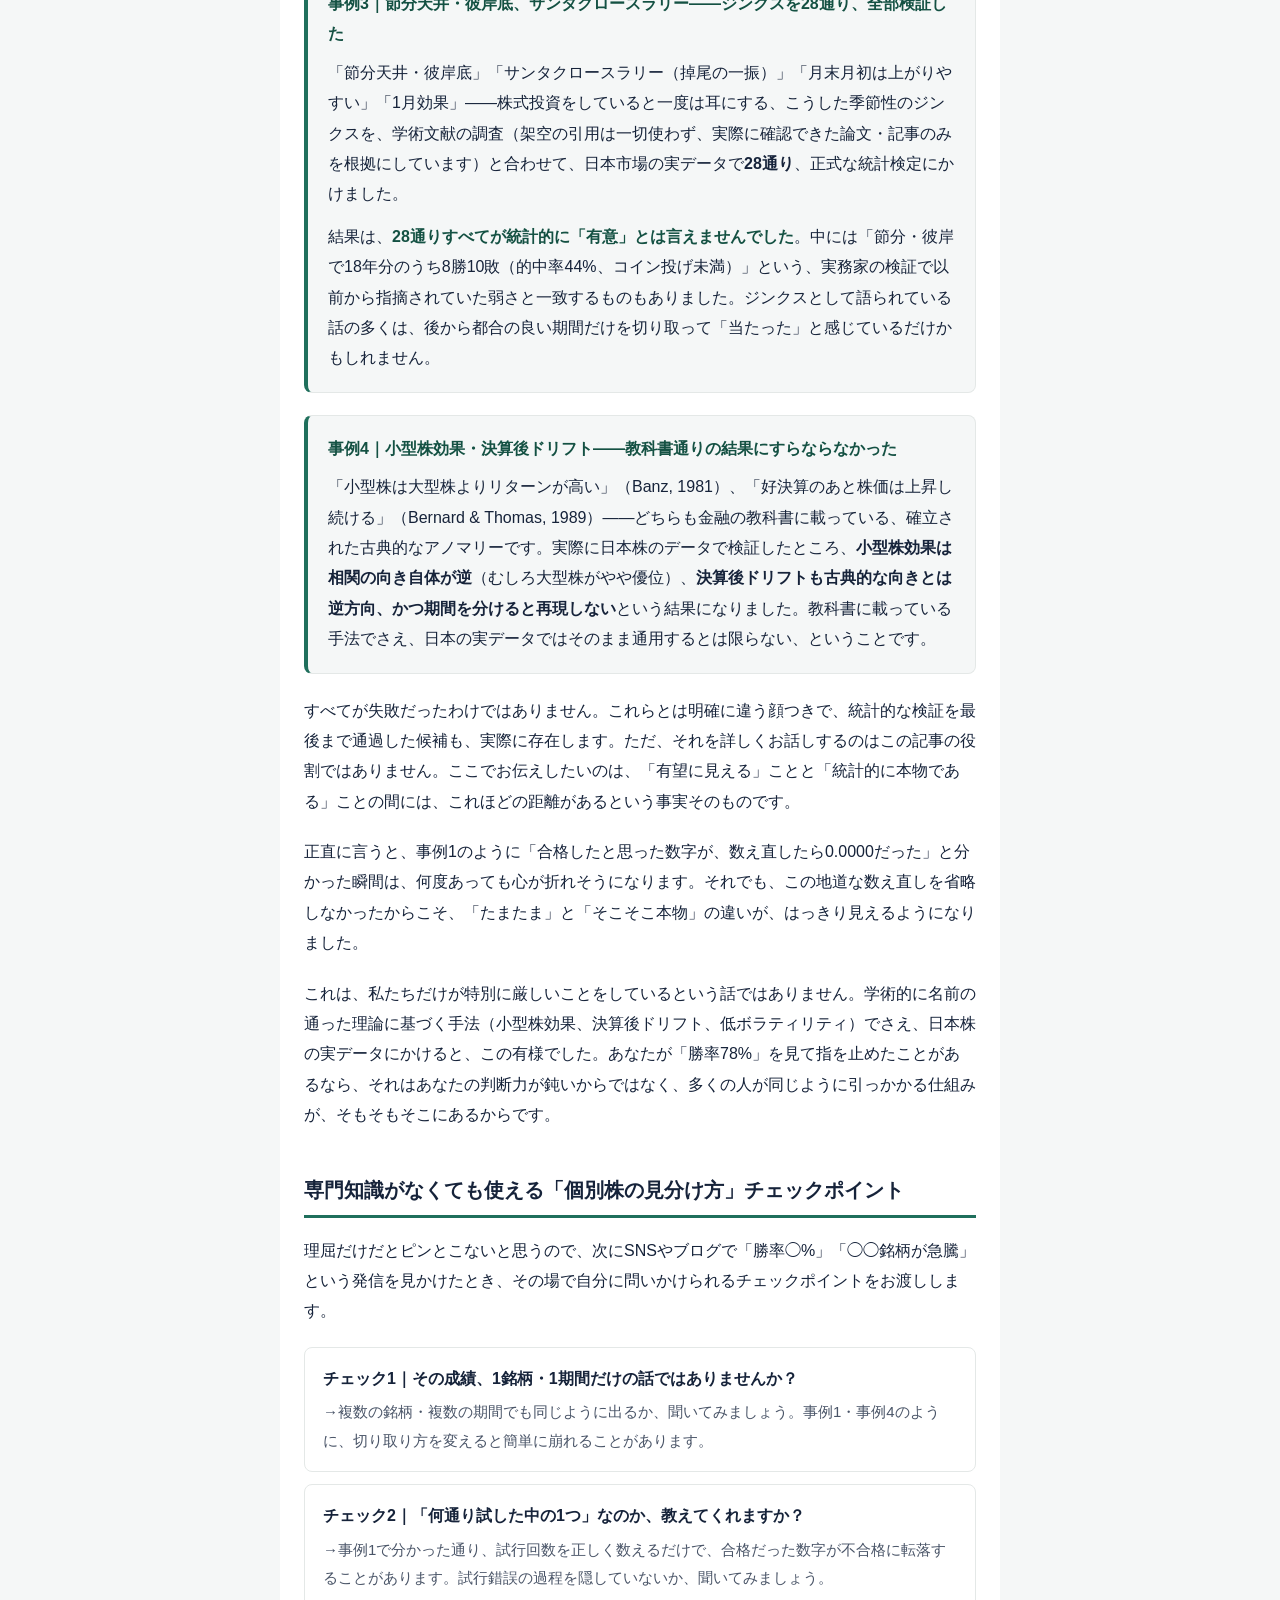
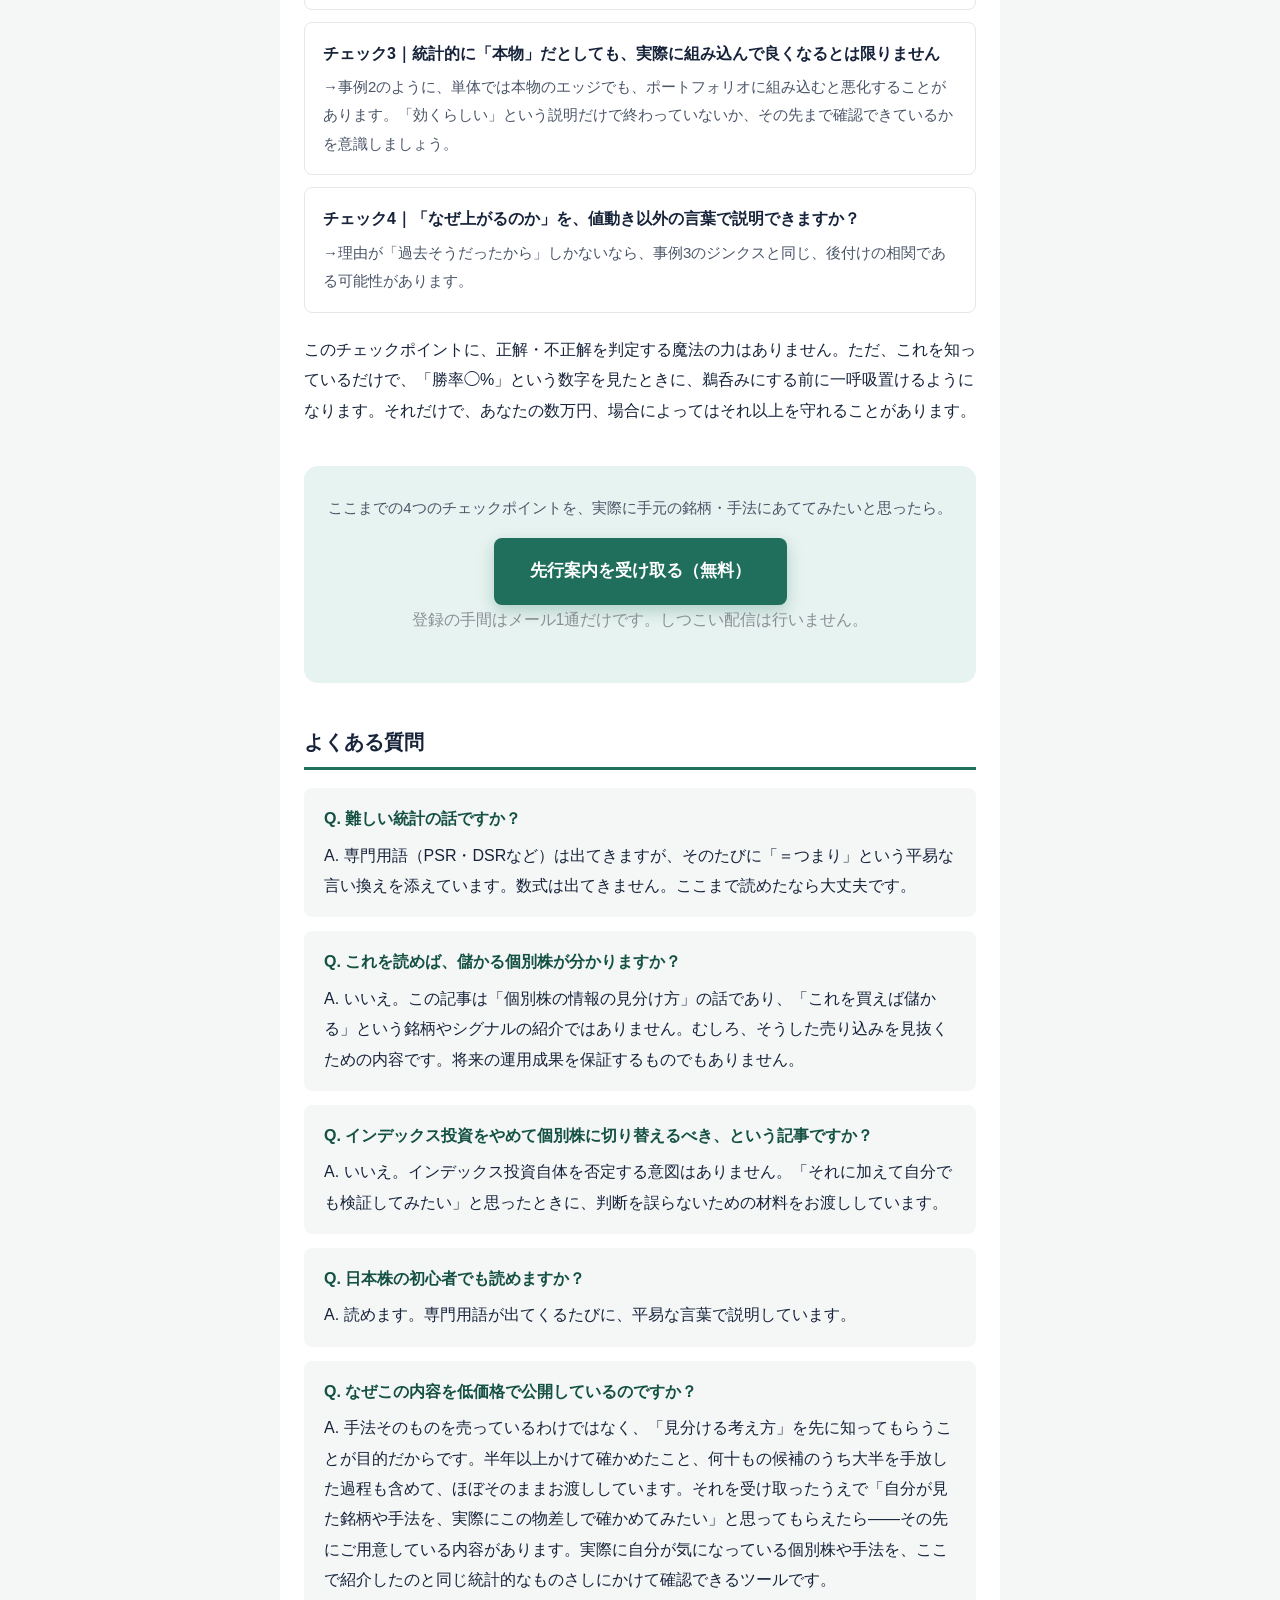
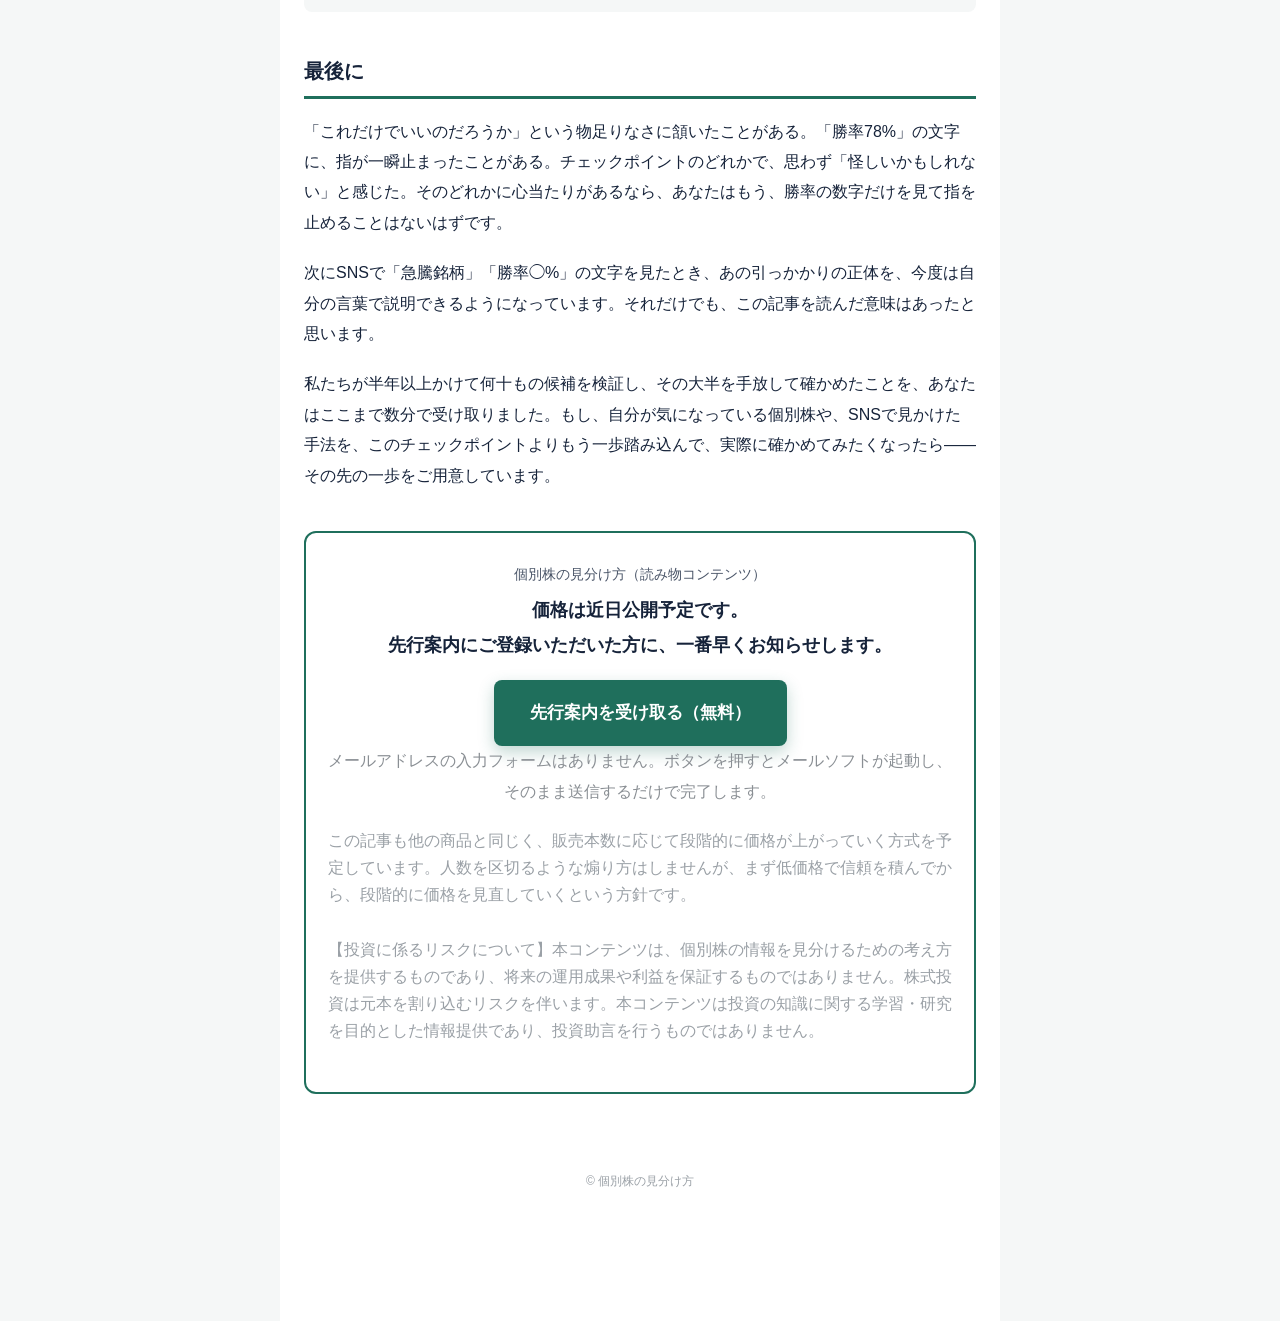
==== commit eef7e914: "②ClearQuant本体・③ClearQuant Platinum・アフィリエイトページを追加 ①は先行案内CTA・ブランド表記を見直し、丸数字（①②③）の顧客向け使用を排除。" ====
--- a/01/index.html
+++ b/01/index.html
@@ -3,11 +3,11 @@
 <head>
 <meta charset="UTF-8">
 <meta name="viewport" content="width=device-width, initial-scale=1.0">
-<title>S&P500やオルカンを黙々と積み立てながら、「勝率78%」の文字にふと指が止まったことはありませんか｜ClearQuant</title>
-<meta name="description" content="個別株の「勝率◯%」を鵜呑みにせず、自分で見抜くための考え方。統計的な検証を50件以上行ってきた記録をそのまま公開。専門知識不要、日本株の個別株情報に触れたことがある人へ。">
+<title>S&P500やオルカンを黙々と積み立てながら、「勝率78%」の文字にふと指が止まったことはありませんか</title>
+<meta name="description" content="個別株の「勝率◯%」を鵜呑みにせず、自分で見抜くための考え方。統計的な検証を60件以上行ってきた記録をそのまま公開。専門知識不要、日本株の個別株情報に触れたことがある人へ。">
 <meta property="og:type" content="article">
 <meta property="og:title" content="S&P500やオルカンを黙々と積み立てながら、「勝率78%」の文字にふと指が止まったことはありませんか">
-<meta property="og:description" content="個別株の「勝率◯%」を鵜呑みにせず、自分で見抜くための考え方。統計的な検証を50件以上行ってきた記録をそのまま公開。">
+<meta property="og:description" content="個別株の「勝率◯%」を鵜呑みにせず、自分で見抜くための考え方。統計的な検証を60件以上行ってきた記録をそのまま公開。">
 <link rel="stylesheet" href="../assets/common.css">
 <style>
   /* このページ固有の微調整のみ（色・余白等の基本設計は共通CSSを参照） */
@@ -33,7 +33,7 @@
     <p class="lead">インデックス投資は続けている。でも時々、個別株の発信に心が動く——その引っかかりの正体を、半年以上かけて統計的に突き止めた記録です。</p>
 
     <div class="cta-block cta-hero">
-      <a class="cta-btn" href="mailto:1hyamgg@gmail.com?subject=ClearQuant%E3%80%8C%E2%91%A0%E5%80%8B%E5%88%A5%E6%A0%AA%E3%81%AE%E8%A6%8B%E5%88%86%E3%81%91%E6%96%B9%E3%80%8D%E5%85%88%E8%A1%8C%E6%A1%88%E5%86%85%E5%B8%8C%E6%9C%9B&body=%E3%81%93%E3%81%AE%E3%83%A1%E3%83%BC%E3%83%AB%E3%82%92%E3%81%9D%E3%81%AE%E3%81%BE%E3%81%BE%E9%80%81%E4%BF%A1%E3%81%97%E3%81%A6%E3%81%8F%E3%81%A0%E3%81%95%E3%81%84%E3%80%82%E5%85%AC%E9%96%8B%E3%83%BB%E8%B3%BC%E5%85%A5%E6%A1%88%E5%86%85%E3%81%8C%E5%B1%8A%E3%81%8D%E6%AC%A1%E7%AC%AC%E3%80%81%E3%81%94%E9%80%A3%E7%B5%A1%E3%81%84%E3%81%9F%E3%81%97%E3%81%BE%E3%81%99%E3%80%82">先行案内を受け取る（無料）</a>
+      <a class="cta-btn" href="mailto:1hyamgg@gmail.com?subject=%E3%80%8C%E5%80%8B%E5%88%A5%E6%A0%AA%E3%81%AE%E8%A6%8B%E5%88%86%E3%81%91%E6%96%B9%E3%80%8D%E5%85%88%E8%A1%8C%E6%A1%88%E5%86%85%E5%B8%8C%E6%9C%9B&body=%E3%81%93%E3%81%AE%E3%83%A1%E3%83%BC%E3%83%AB%E3%82%92%E3%81%9D%E3%81%AE%E3%81%BE%E3%81%BE%E9%80%81%E4%BF%A1%E3%81%97%E3%81%A6%E3%81%8F%E3%81%A0%E3%81%95%E3%81%84%E3%80%82%E5%85%AC%E9%96%8B%E3%83%BB%E8%B3%BC%E5%85%A5%E6%A1%88%E5%86%85%E3%81%8C%E5%B1%8A%E3%81%8D%E6%AC%A1%E7%AC%AC%E3%80%81%E3%81%94%E9%80%A3%E7%B5%A1%E3%81%84%E3%81%9F%E3%81%97%E3%81%BE%E3%81%99%E3%80%82">先行案内を受け取る（無料）</a>
       <p class="cta-note">メールアドレスの登録フォームはありません。ボタンを押すとメールソフトが起動し、送信するだけで完了します。</p>
     </div>
   </header>
@@ -64,7 +64,7 @@
 
     <h2 class="section-title">何十もの「有望に見える」候補を、実際に統計検証にかけた話</h2>
 
-    <p>私たちは、日本株の分析ツールを作る過程で、学術的に裏付けのある考え方・ネット上でよく語られるジンクス・自分たちで見つけた値動きの歪みまで、幅広い候補を実際に検証してきました。50を超える検証の記録が残っていますが、その中から、特に読者の判断に役立つと思う4つの事例を、実際の数字とともにそのままお話しします。</p>
+    <p>私たちは、日本株の分析ツールを作る過程で、学術的に裏付けのある考え方・ネット上でよく語られるジンクス・自分たちで見つけた値動きの歪みまで、幅広い候補を実際に検証してきました。検証方法（候補となる手法・アノマリー）の数だけで60通りを超えます。しかも、その1方法につき1回テストして終わりではありません。例えば後述する「寄り付きの歪みを狙う手法」だけでも、条件（閾値・ポジションの大きさ・保有日数など）を46通りに変えてテストし、さらにそのテスト結果ごとに、トレードの順番を1万回入れ替えるシミュレーションにかけて確かめています。その中から、特に読者の判断に役立つと思う4つの事例を、実際の数字とともにそのままお話しします。</p>
 
     <div class="case-box">
       <span class="case-title">事例1｜「寄り付きの歪みを狙う手法」——最初は本物に見えた</span>
@@ -123,7 +123,7 @@
     <!-- ============ 中間CTA（節目でのCTA、記事内容の価値を実感した直後） ============ -->
     <div class="cta-block">
       <p class="cta-copy">ここまでの4つのチェックポイントを、実際に手元の銘柄・手法にあててみたいと思ったら。</p>
-      <a class="cta-btn" href="mailto:1hyamgg@gmail.com?subject=ClearQuant%E3%80%8C%E2%91%A0%E5%80%8B%E5%88%A5%E6%A0%AA%E3%81%AE%E8%A6%8B%E5%88%86%E3%81%91%E6%96%B9%E3%80%8D%E5%85%88%E8%A1%8C%E6%A1%88%E5%86%85%E5%B8%8C%E6%9C%9B&body=%E3%81%93%E3%81%AE%E3%83%A1%E3%83%BC%E3%83%AB%E3%82%92%E3%81%9D%E3%81%AE%E3%81%BE%E3%81%BE%E9%80%81%E4%BF%A1%E3%81%97%E3%81%A6%E3%81%8F%E3%81%A0%E3%81%95%E3%81%84%E3%80%82%E5%85%AC%E9%96%8B%E3%83%BB%E8%B3%BC%E5%85%A5%E6%A1%88%E5%86%85%E3%81%8C%E5%B1%8A%E3%81%8D%E6%AC%A1%E7%AC%AC%E3%80%81%E3%81%94%E9%80%A3%E7%B5%A1%E3%81%84%E3%81%9F%E3%81%97%E3%81%BE%E3%81%99%E3%80%82">先行案内を受け取る（無料）</a>
+      <a class="cta-btn" href="mailto:1hyamgg@gmail.com?subject=%E3%80%8C%E5%80%8B%E5%88%A5%E6%A0%AA%E3%81%AE%E8%A6%8B%E5%88%86%E3%81%91%E6%96%B9%E3%80%8D%E5%85%88%E8%A1%8C%E6%A1%88%E5%86%85%E5%B8%8C%E6%9C%9B&body=%E3%81%93%E3%81%AE%E3%83%A1%E3%83%BC%E3%83%AB%E3%82%92%E3%81%9D%E3%81%AE%E3%81%BE%E3%81%BE%E9%80%81%E4%BF%A1%E3%81%97%E3%81%A6%E3%81%8F%E3%81%A0%E3%81%95%E3%81%84%E3%80%82%E5%85%AC%E9%96%8B%E3%83%BB%E8%B3%BC%E5%85%A5%E6%A1%88%E5%86%85%E3%81%8C%E5%B1%8A%E3%81%8D%E6%AC%A1%E7%AC%AC%E3%80%81%E3%81%94%E9%80%A3%E7%B5%A1%E3%81%84%E3%81%9F%E3%81%97%E3%81%BE%E3%81%99%E3%80%82">先行案内を受け取る（無料）</a>
       <p class="cta-note">登録の手間はメール1通だけです。しつこい配信は行いません。</p>
     </div>
 
@@ -145,9 +145,9 @@
 
     <!-- ============ クロージングCTA ============ -->
     <div class="closing-box">
-      <div class="closing-label">①個別株の見分け方（読み物コンテンツ）</div>
+      <div class="closing-label">個別株の見分け方（読み物コンテンツ）</div>
       <p class="closing-headline">価格は近日公開予定です。<br>先行案内にご登録いただいた方に、一番早くお知らせします。</p>
-      <a class="cta-btn" href="mailto:1hyamgg@gmail.com?subject=ClearQuant%E3%80%8C%E2%91%A0%E5%80%8B%E5%88%A5%E6%A0%AA%E3%81%AE%E8%A6%8B%E5%88%86%E3%81%91%E6%96%B9%E3%80%8D%E5%85%88%E8%A1%8C%E6%A1%88%E5%86%85%E5%B8%8C%E6%9C%9B&body=%E3%81%93%E3%81%AE%E3%83%A1%E3%83%BC%E3%83%AB%E3%82%92%E3%81%9D%E3%81%AE%E3%81%BE%E3%81%BE%E9%80%81%E4%BF%A1%E3%81%97%E3%81%A6%E3%81%8F%E3%81%A0%E3%81%95%E3%81%84%E3%80%82%E5%85%AC%E9%96%8B%E3%83%BB%E8%B3%BC%E5%85%A5%E6%A1%88%E5%86%85%E3%81%8C%E5%B1%8A%E3%81%8D%E6%AC%A1%E7%AC%AC%E3%80%81%E3%81%94%E9%80%A3%E7%B5%A1%E3%81%84%E3%81%9F%E3%81%97%E3%81%BE%E3%81%99%E3%80%82">先行案内を受け取る（無料）</a>
+      <a class="cta-btn" href="mailto:1hyamgg@gmail.com?subject=%E3%80%8C%E5%80%8B%E5%88%A5%E6%A0%AA%E3%81%AE%E8%A6%8B%E5%88%86%E3%81%91%E6%96%B9%E3%80%8D%E5%85%88%E8%A1%8C%E6%A1%88%E5%86%85%E5%B8%8C%E6%9C%9B&body=%E3%81%93%E3%81%AE%E3%83%A1%E3%83%BC%E3%83%AB%E3%82%92%E3%81%9D%E3%81%AE%E3%81%BE%E3%81%BE%E9%80%81%E4%BF%A1%E3%81%97%E3%81%A6%E3%81%8F%E3%81%A0%E3%81%95%E3%81%84%E3%80%82%E5%85%AC%E9%96%8B%E3%83%BB%E8%B3%BC%E5%85%A5%E6%A1%88%E5%86%85%E3%81%8C%E5%B1%8A%E3%81%8D%E6%AC%A1%E7%AC%AC%E3%80%81%E3%81%94%E9%80%A3%E7%B5%A1%E3%81%84%E3%81%9F%E3%81%97%E3%81%BE%E3%81%99%E3%80%82">先行案内を受け取る（無料）</a>
       <p class="cta-note">メールアドレスの入力フォームはありません。ボタンを押すとメールソフトが起動し、そのまま送信するだけで完了します。</p>
       <p class="disclaimer">この記事も他の商品と同じく、販売本数に応じて段階的に価格が上がっていく方式を予定しています。人数を区切るような煽り方はしませんが、まず低価格で信頼を積んでから、段階的に価格を見直していくという方針です。<br><br>
       【投資に係るリスクについて】本コンテンツは、個別株の情報を見分けるための考え方を提供するものであり、将来の運用成果や利益を保証するものではありません。株式投資は元本を割り込むリスクを伴います。本コンテンツは投資の知識に関する学習・研究を目的とした情報提供であり、投資助言を行うものではありません。</p>
@@ -156,13 +156,13 @@
   </div>
 
   <footer class="site-footer">
-    <p>&copy; ClearQuant</p>
+    <p>&copy; 個別株の見分け方</p>
   </footer>
 </div>
 
 <!-- ============ モバイル固定CTAバー ============ -->
 <div class="sticky-cta">
-  <a class="cta-btn" href="mailto:1hyamgg@gmail.com?subject=ClearQuant%E3%80%8C%E2%91%A0%E5%80%8B%E5%88%A5%E6%A0%AA%E3%81%AE%E8%A6%8B%E5%88%86%E3%81%91%E6%96%B9%E3%80%8D%E5%85%88%E8%A1%8C%E6%A1%88%E5%86%85%E5%B8%8C%E6%9C%9B&body=%E3%81%93%E3%81%AE%E3%83%A1%E3%83%BC%E3%83%AB%E3%82%92%E3%81%9D%E3%81%AE%E3%81%BE%E3%81%BE%E9%80%81%E4%BF%A1%E3%81%97%E3%81%A6%E3%81%8F%E3%81%A0%E3%81%95%E3%81%84%E3%80%82%E5%85%AC%E9%96%8B%E3%83%BB%E8%B3%BC%E5%85%A5%E6%A1%88%E5%86%85%E3%81%8C%E5%B1%8A%E3%81%8D%E6%AC%A1%E7%AC%AC%E3%80%81%E3%81%94%E9%80%A3%E7%B5%A1%E3%81%84%E3%81%9F%E3%81%97%E3%81%BE%E3%81%99%E3%80%82">先行案内を受け取る（無料）</a>
+  <a class="cta-btn" href="mailto:1hyamgg@gmail.com?subject=%E3%80%8C%E5%80%8B%E5%88%A5%E6%A0%AA%E3%81%AE%E8%A6%8B%E5%88%86%E3%81%91%E6%96%B9%E3%80%8D%E5%85%88%E8%A1%8C%E6%A1%88%E5%86%85%E5%B8%8C%E6%9C%9B&body=%E3%81%93%E3%81%AE%E3%83%A1%E3%83%BC%E3%83%AB%E3%82%92%E3%81%9D%E3%81%AE%E3%81%BE%E3%81%BE%E9%80%81%E4%BF%A1%E3%81%97%E3%81%A6%E3%81%8F%E3%81%A0%E3%81%95%E3%81%84%E3%80%82%E5%85%AC%E9%96%8B%E3%83%BB%E8%B3%BC%E5%85%A5%E6%A1%88%E5%86%85%E3%81%8C%E5%B1%8A%E3%81%8D%E6%AC%A1%E7%AC%AC%E3%80%81%E3%81%94%E9%80%A3%E7%B5%A1%E3%81%84%E3%81%9F%E3%81%97%E3%81%BE%E3%81%99%E3%80%82">先行案内を受け取る（無料）</a>
 </div>
 
 </body>
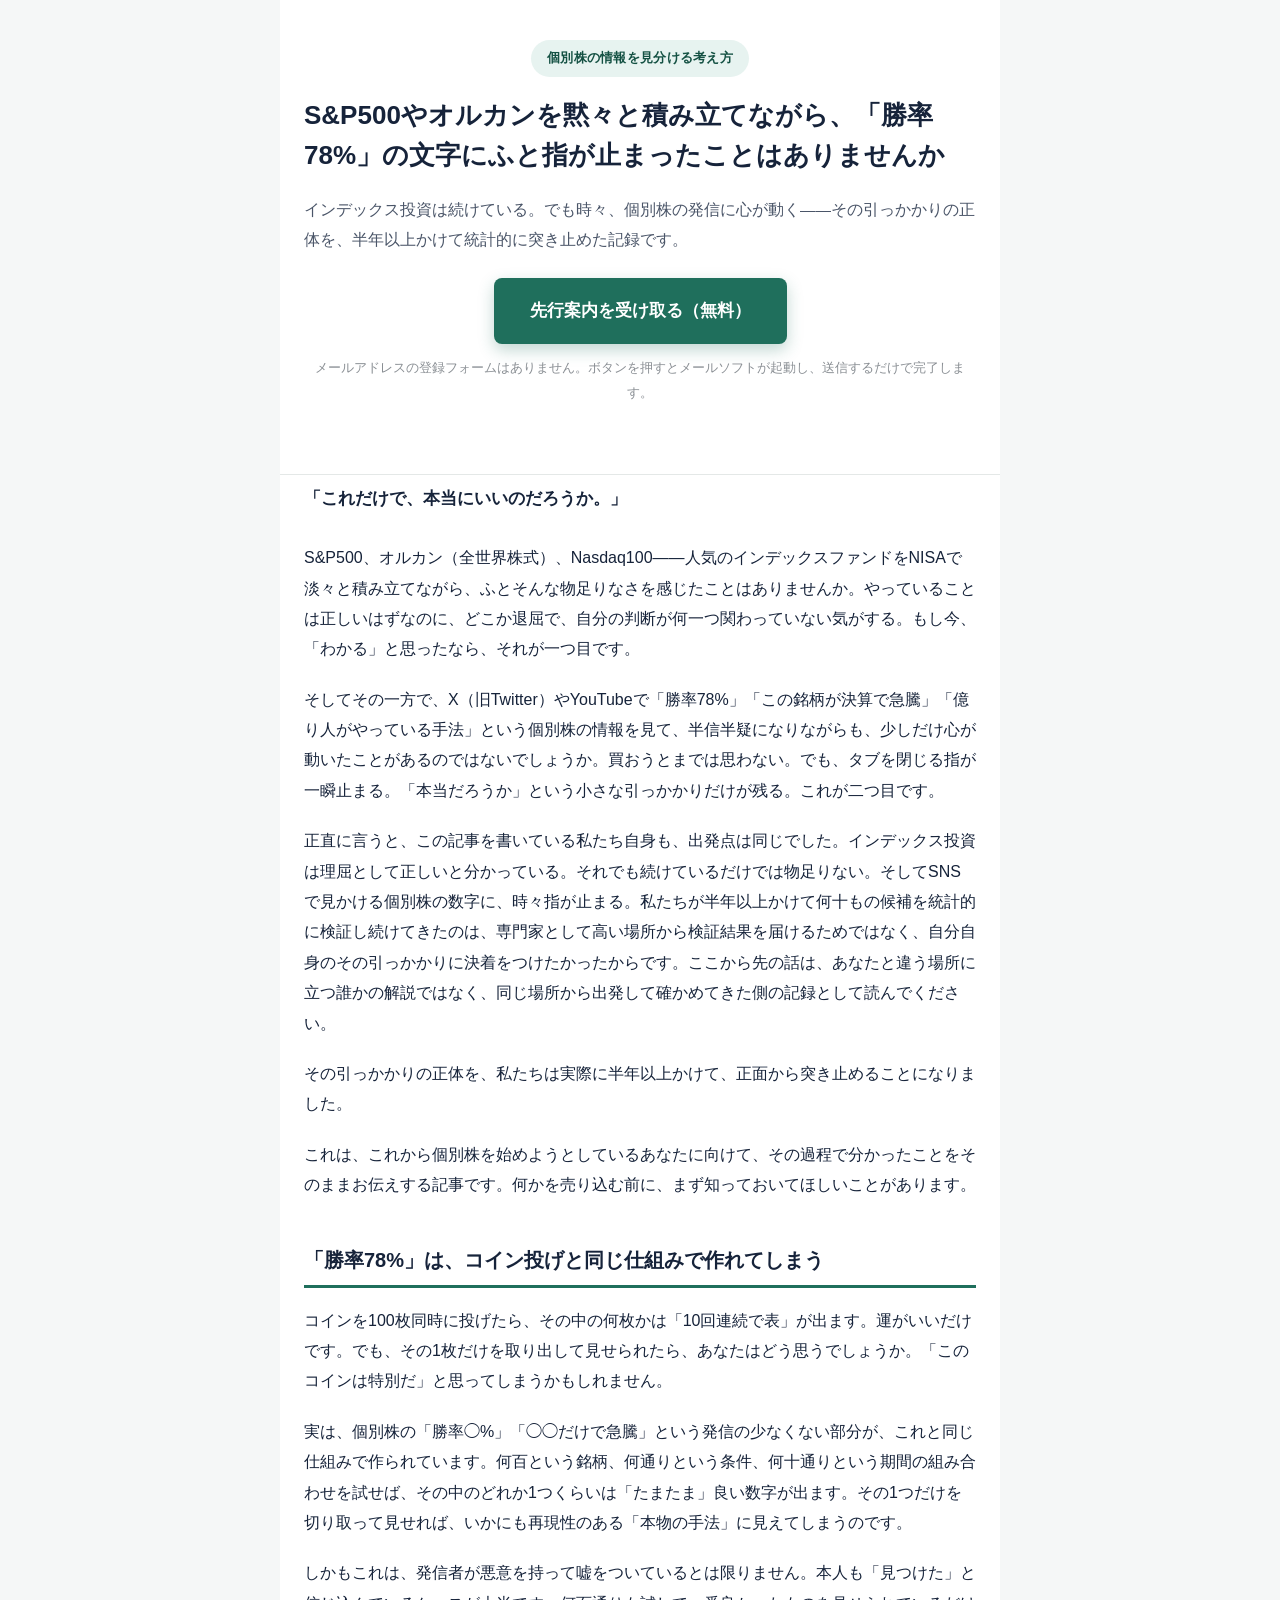
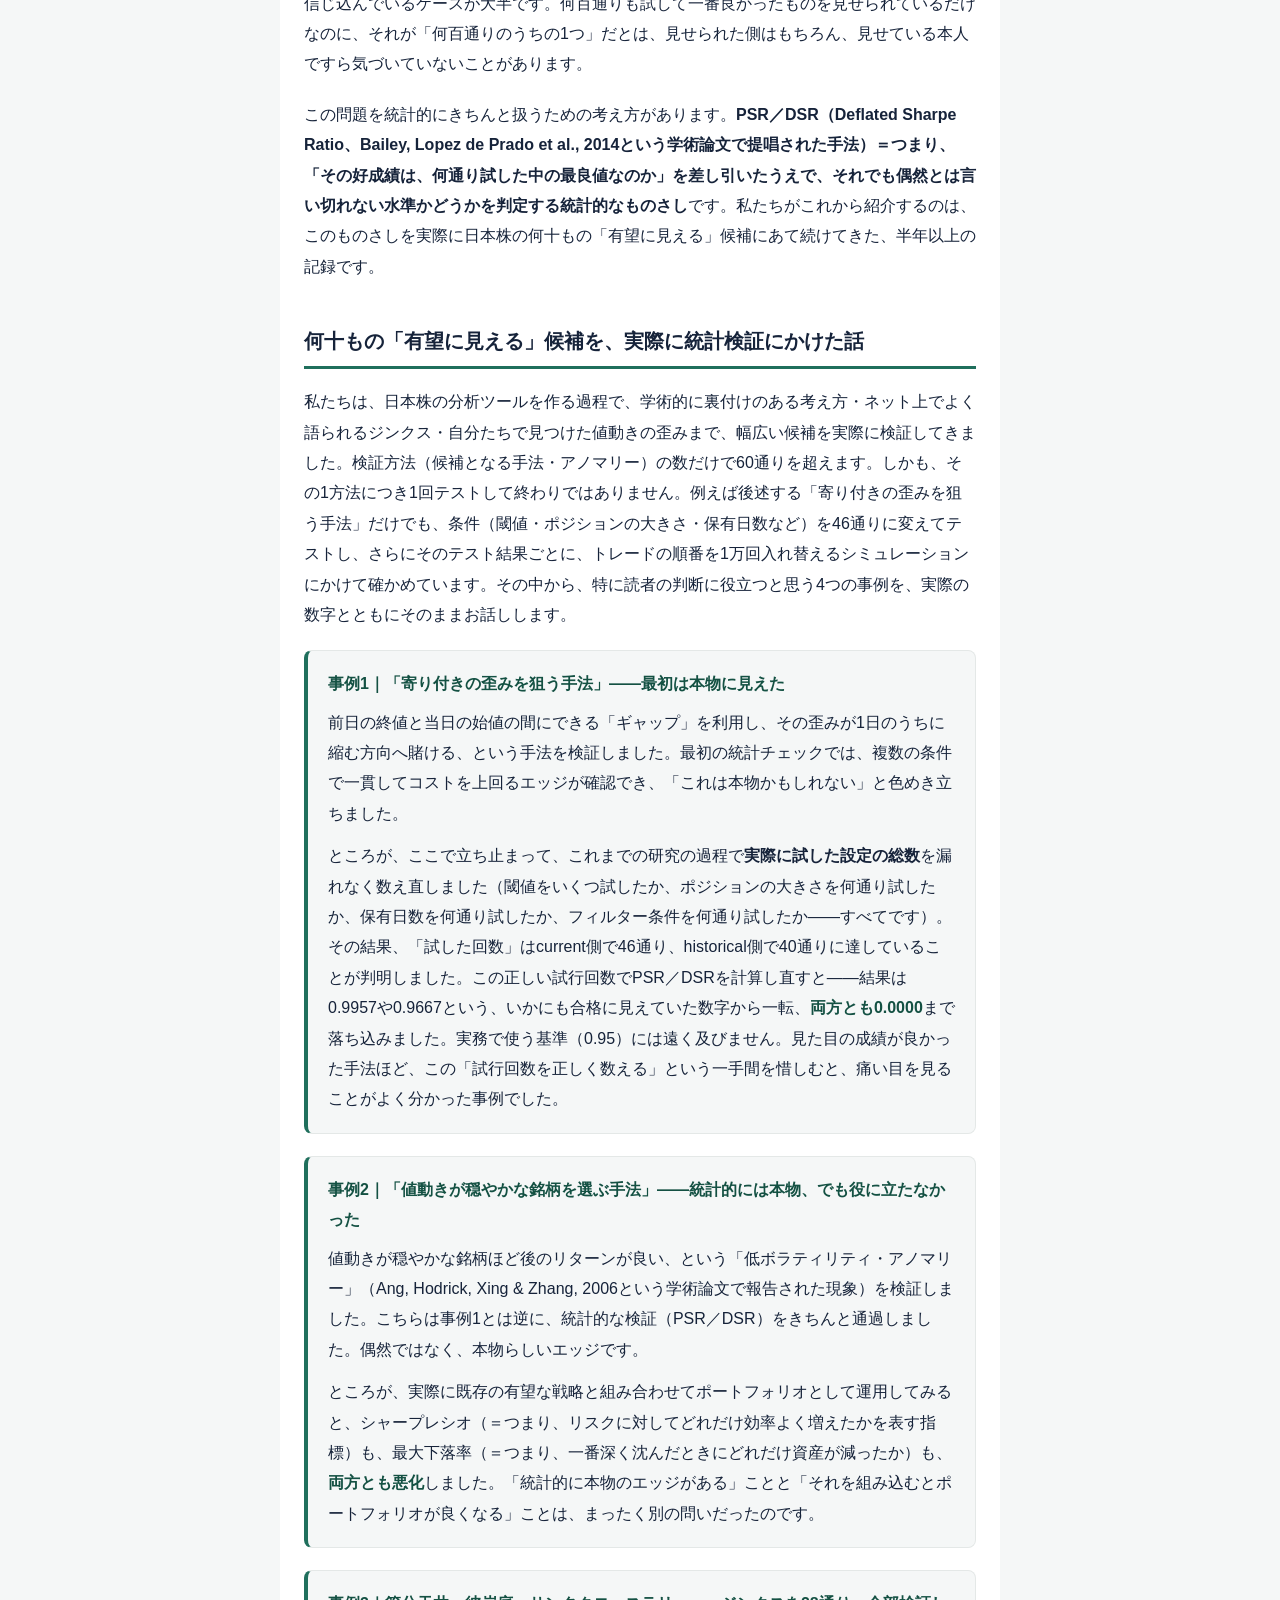
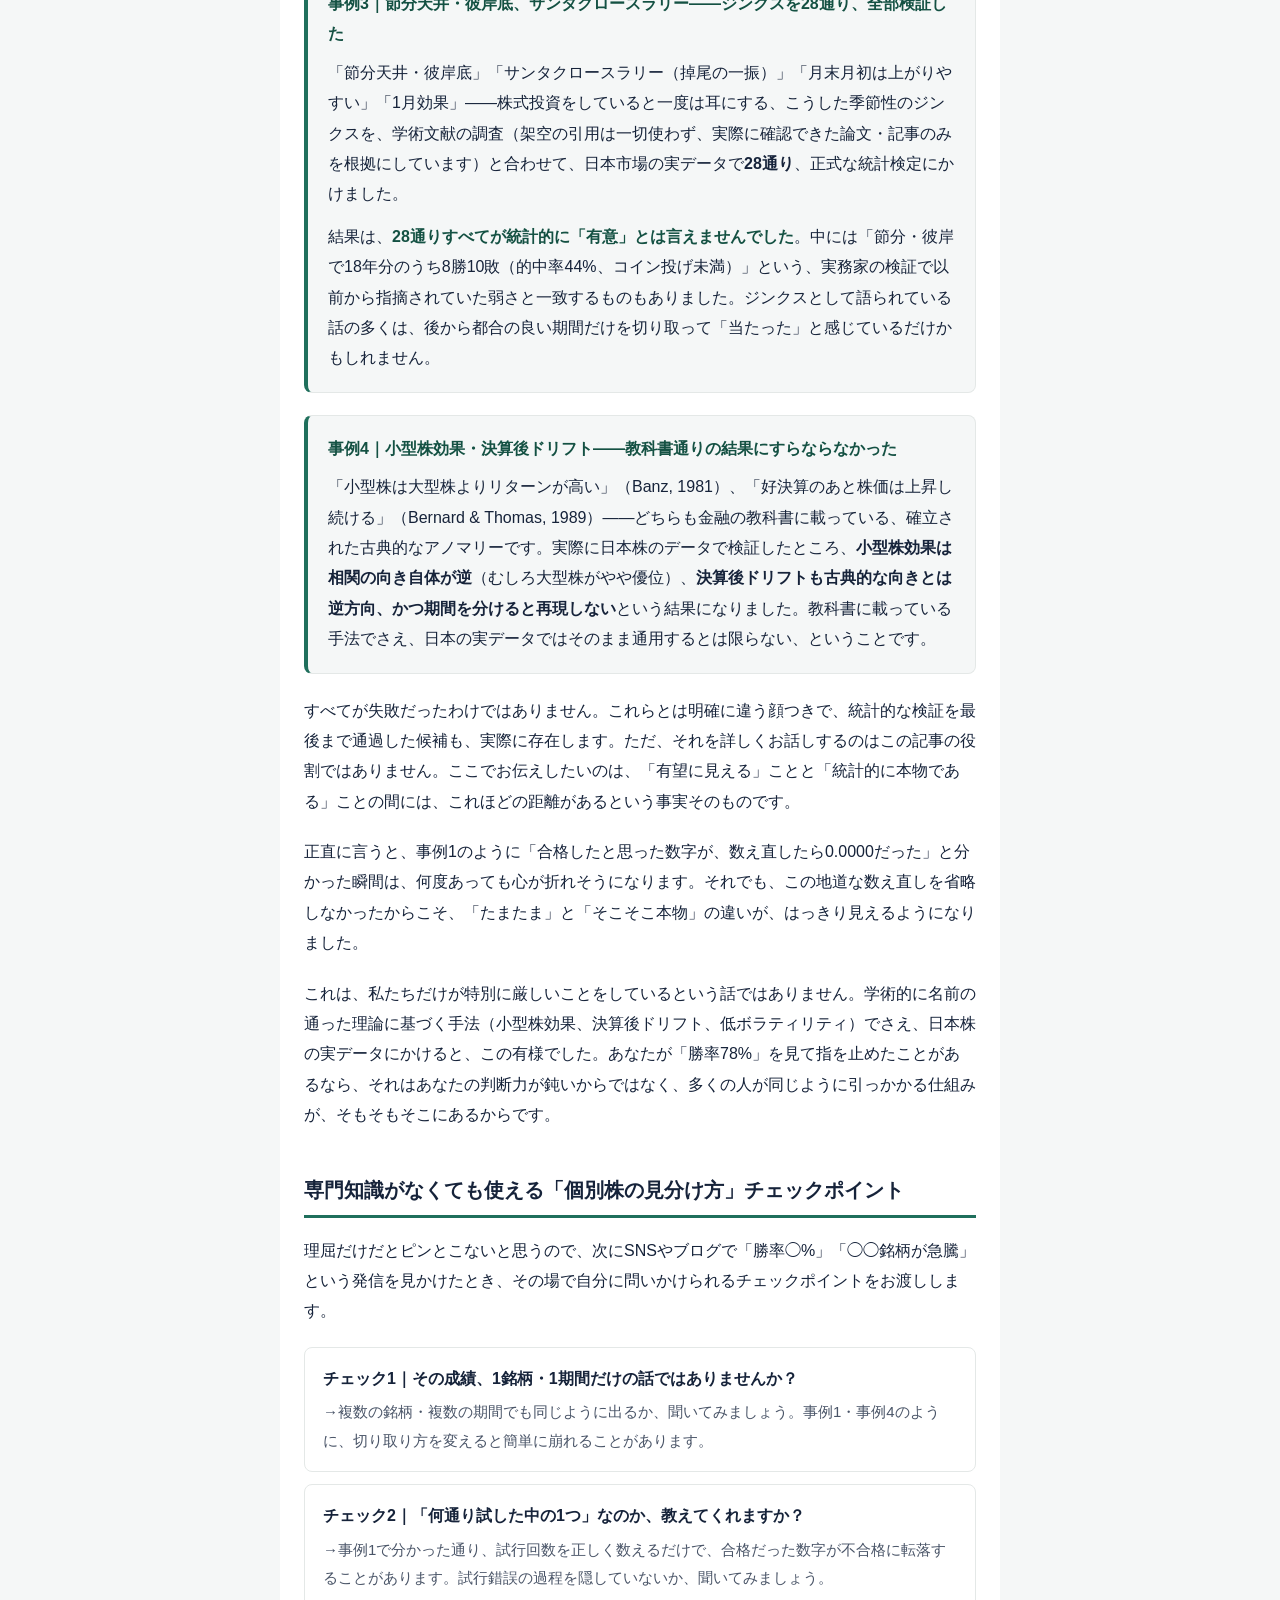
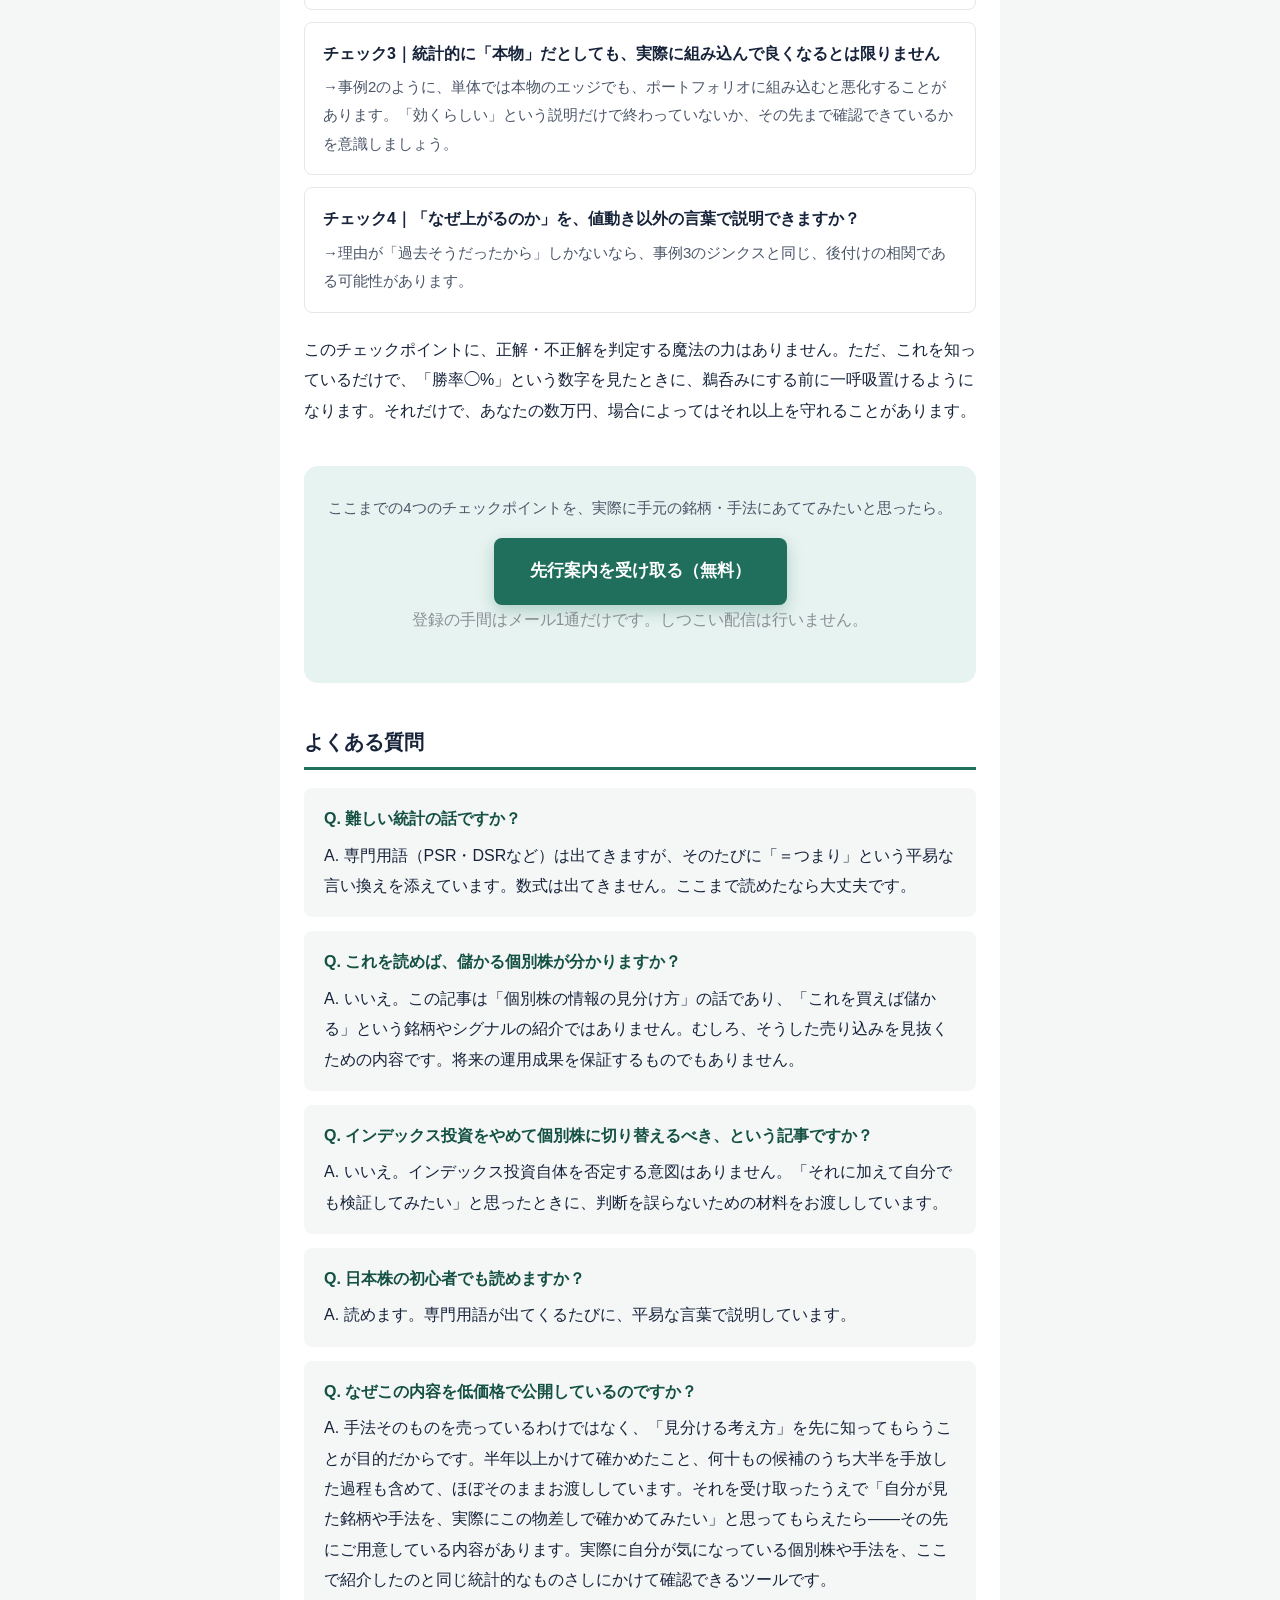
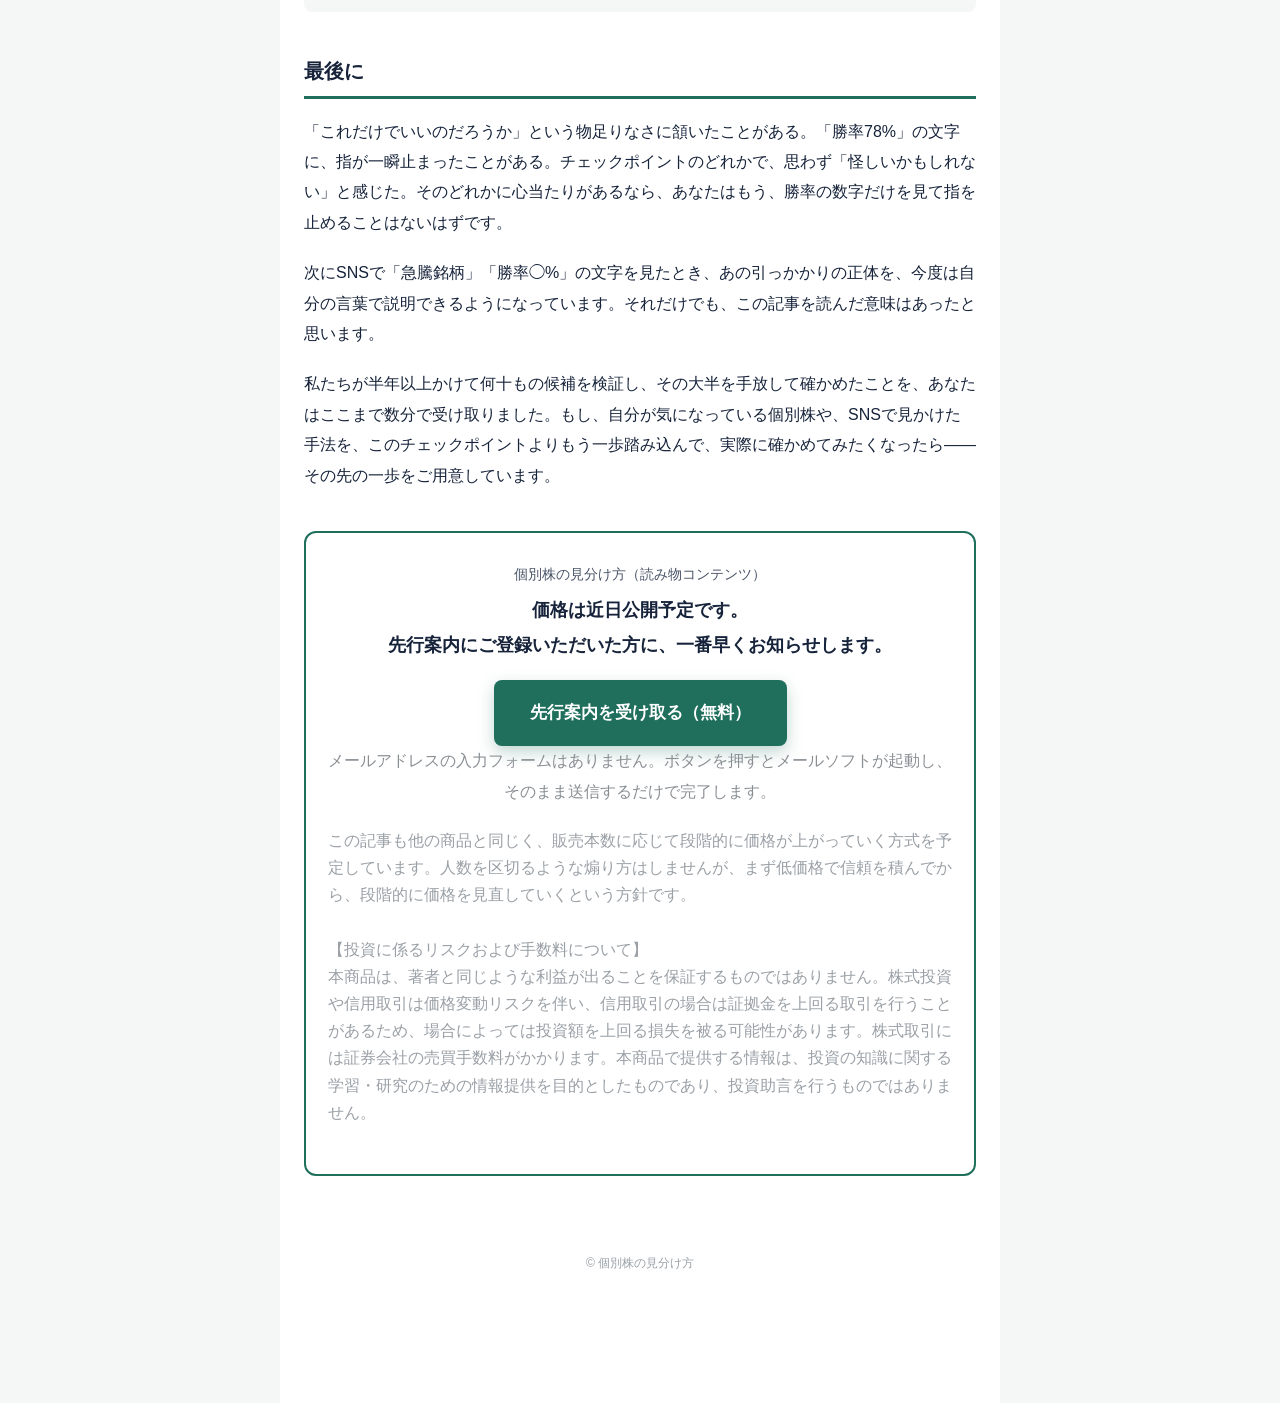
==== commit b232d266: "特商法ページ追加・投資リスク表記等の最終調整" ====
--- a/01/index.html
+++ b/01/index.html
@@ -150,7 +150,8 @@
       <a class="cta-btn" href="mailto:1hyamgg@gmail.com?subject=%E3%80%8C%E5%80%8B%E5%88%A5%E6%A0%AA%E3%81%AE%E8%A6%8B%E5%88%86%E3%81%91%E6%96%B9%E3%80%8D%E5%85%88%E8%A1%8C%E6%A1%88%E5%86%85%E5%B8%8C%E6%9C%9B&body=%E3%81%93%E3%81%AE%E3%83%A1%E3%83%BC%E3%83%AB%E3%82%92%E3%81%9D%E3%81%AE%E3%81%BE%E3%81%BE%E9%80%81%E4%BF%A1%E3%81%97%E3%81%A6%E3%81%8F%E3%81%A0%E3%81%95%E3%81%84%E3%80%82%E5%85%AC%E9%96%8B%E3%83%BB%E8%B3%BC%E5%85%A5%E6%A1%88%E5%86%85%E3%81%8C%E5%B1%8A%E3%81%8D%E6%AC%A1%E7%AC%AC%E3%80%81%E3%81%94%E9%80%A3%E7%B5%A1%E3%81%84%E3%81%9F%E3%81%97%E3%81%BE%E3%81%99%E3%80%82">先行案内を受け取る（無料）</a>
       <p class="cta-note">メールアドレスの入力フォームはありません。ボタンを押すとメールソフトが起動し、そのまま送信するだけで完了します。</p>
       <p class="disclaimer">この記事も他の商品と同じく、販売本数に応じて段階的に価格が上がっていく方式を予定しています。人数を区切るような煽り方はしませんが、まず低価格で信頼を積んでから、段階的に価格を見直していくという方針です。<br><br>
-      【投資に係るリスクについて】本コンテンツは、個別株の情報を見分けるための考え方を提供するものであり、将来の運用成果や利益を保証するものではありません。株式投資は元本を割り込むリスクを伴います。本コンテンツは投資の知識に関する学習・研究を目的とした情報提供であり、投資助言を行うものではありません。</p>
+      【投資に係るリスクおよび手数料について】<br>
+      本商品は、著者と同じような利益が出ることを保証するものではありません。株式投資や信用取引は価格変動リスクを伴い、信用取引の場合は証拠金を上回る取引を行うことがあるため、場合によっては投資額を上回る損失を被る可能性があります。株式取引には証券会社の売買手数料がかかります。本商品で提供する情報は、投資の知識に関する学習・研究のための情報提供を目的としたものであり、投資助言を行うものではありません。</p>
     </div>
 
   </div>
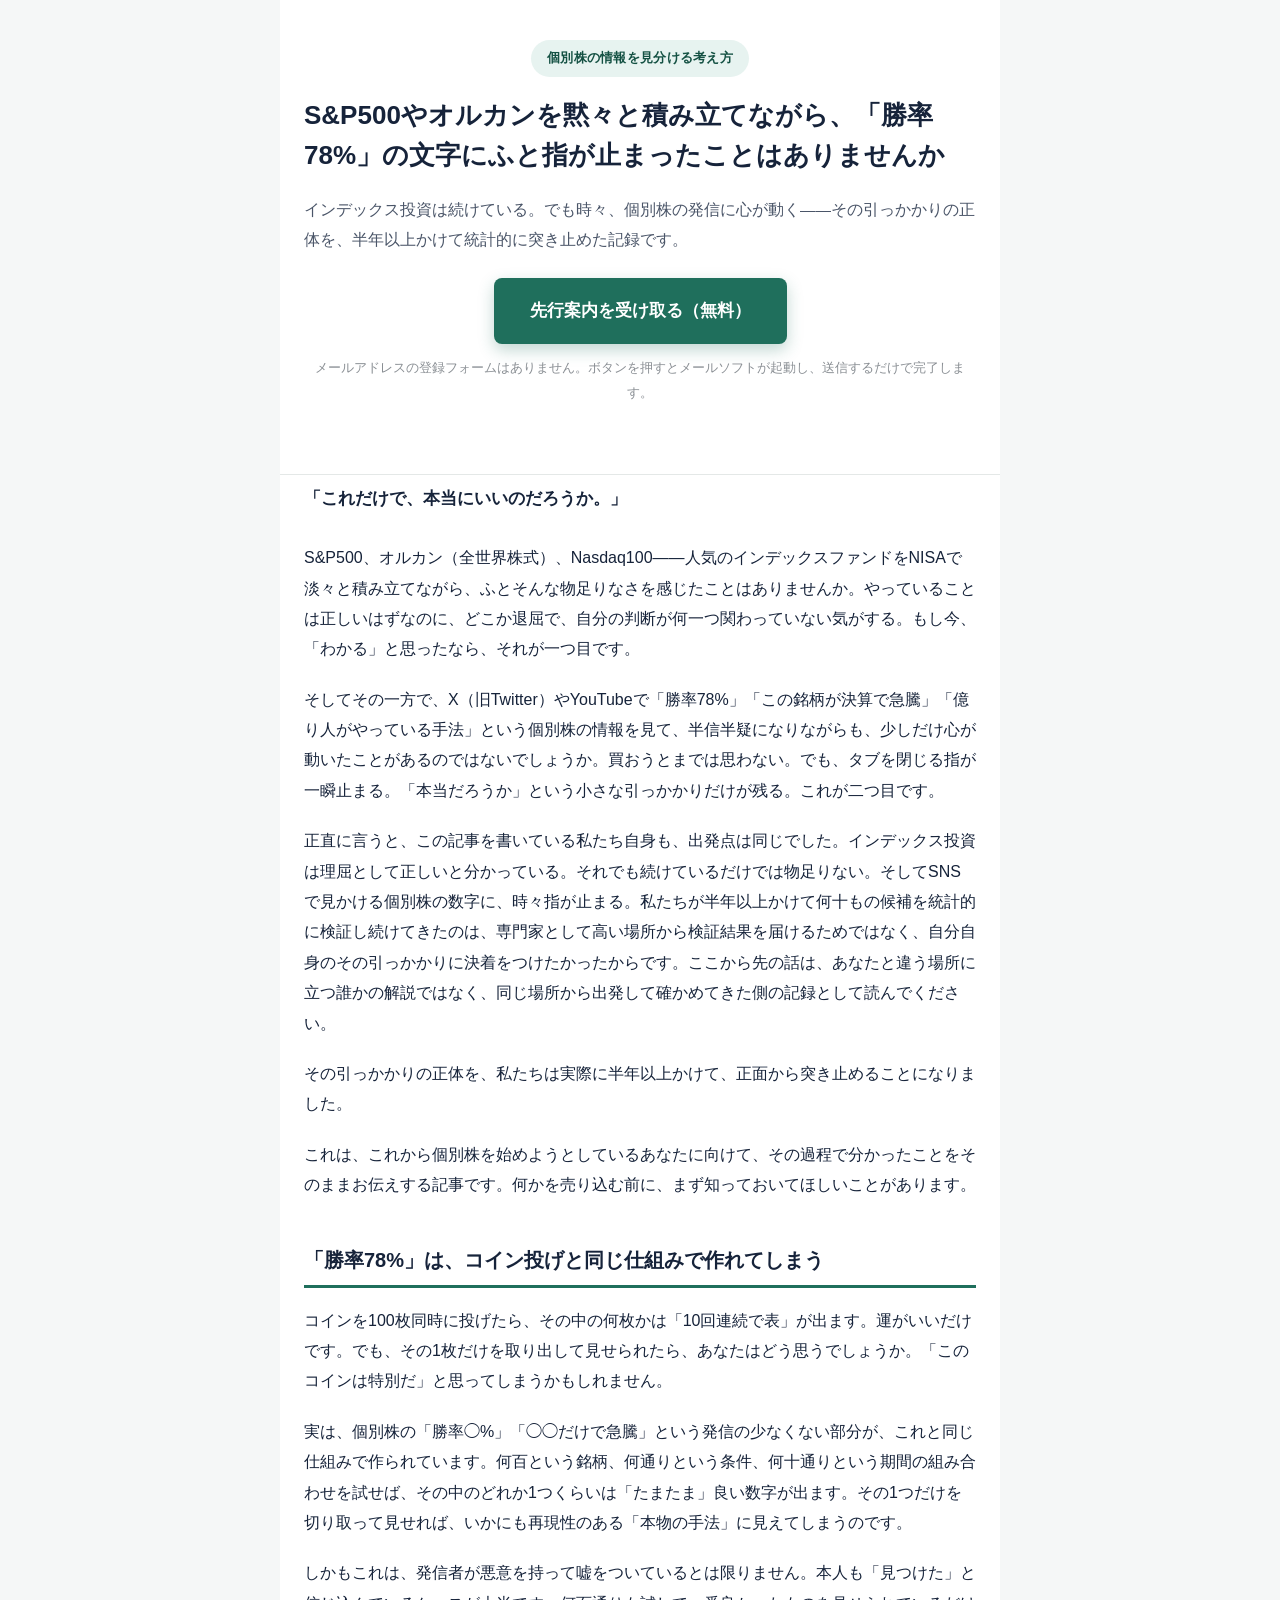
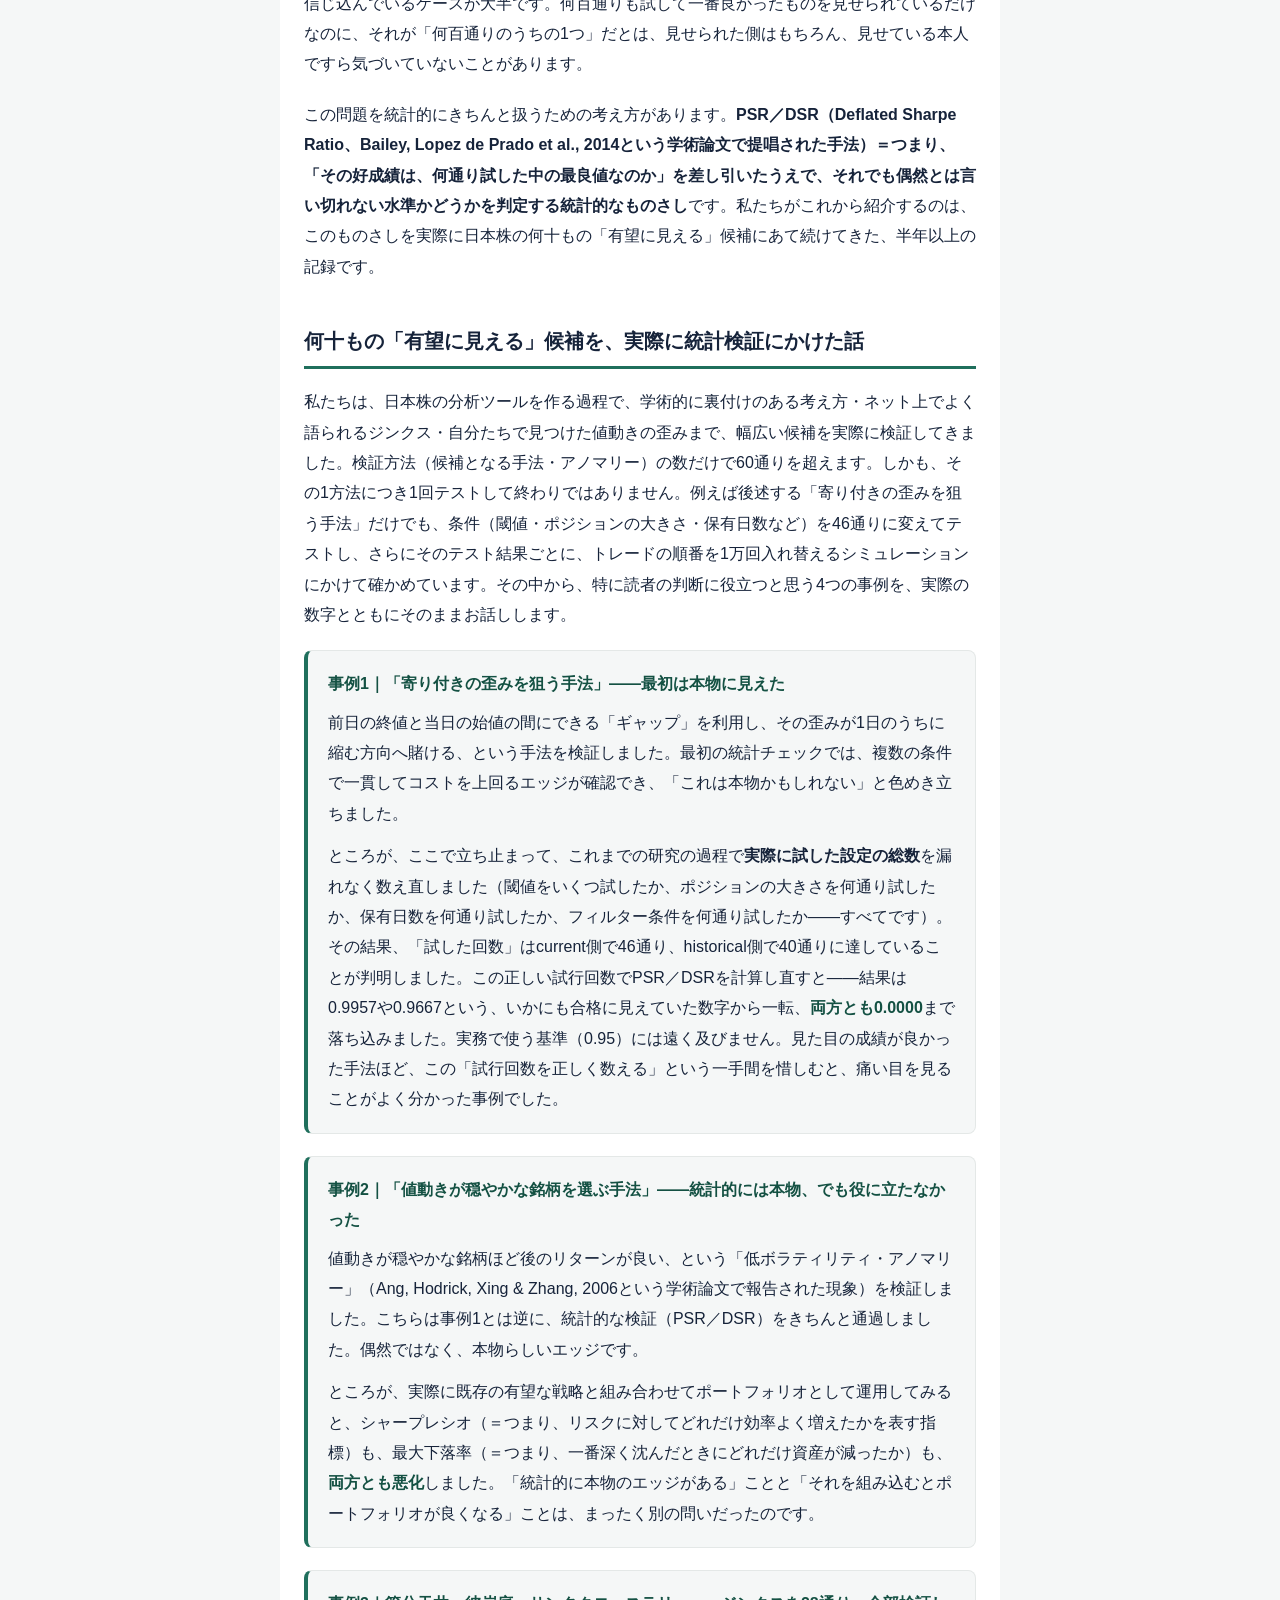
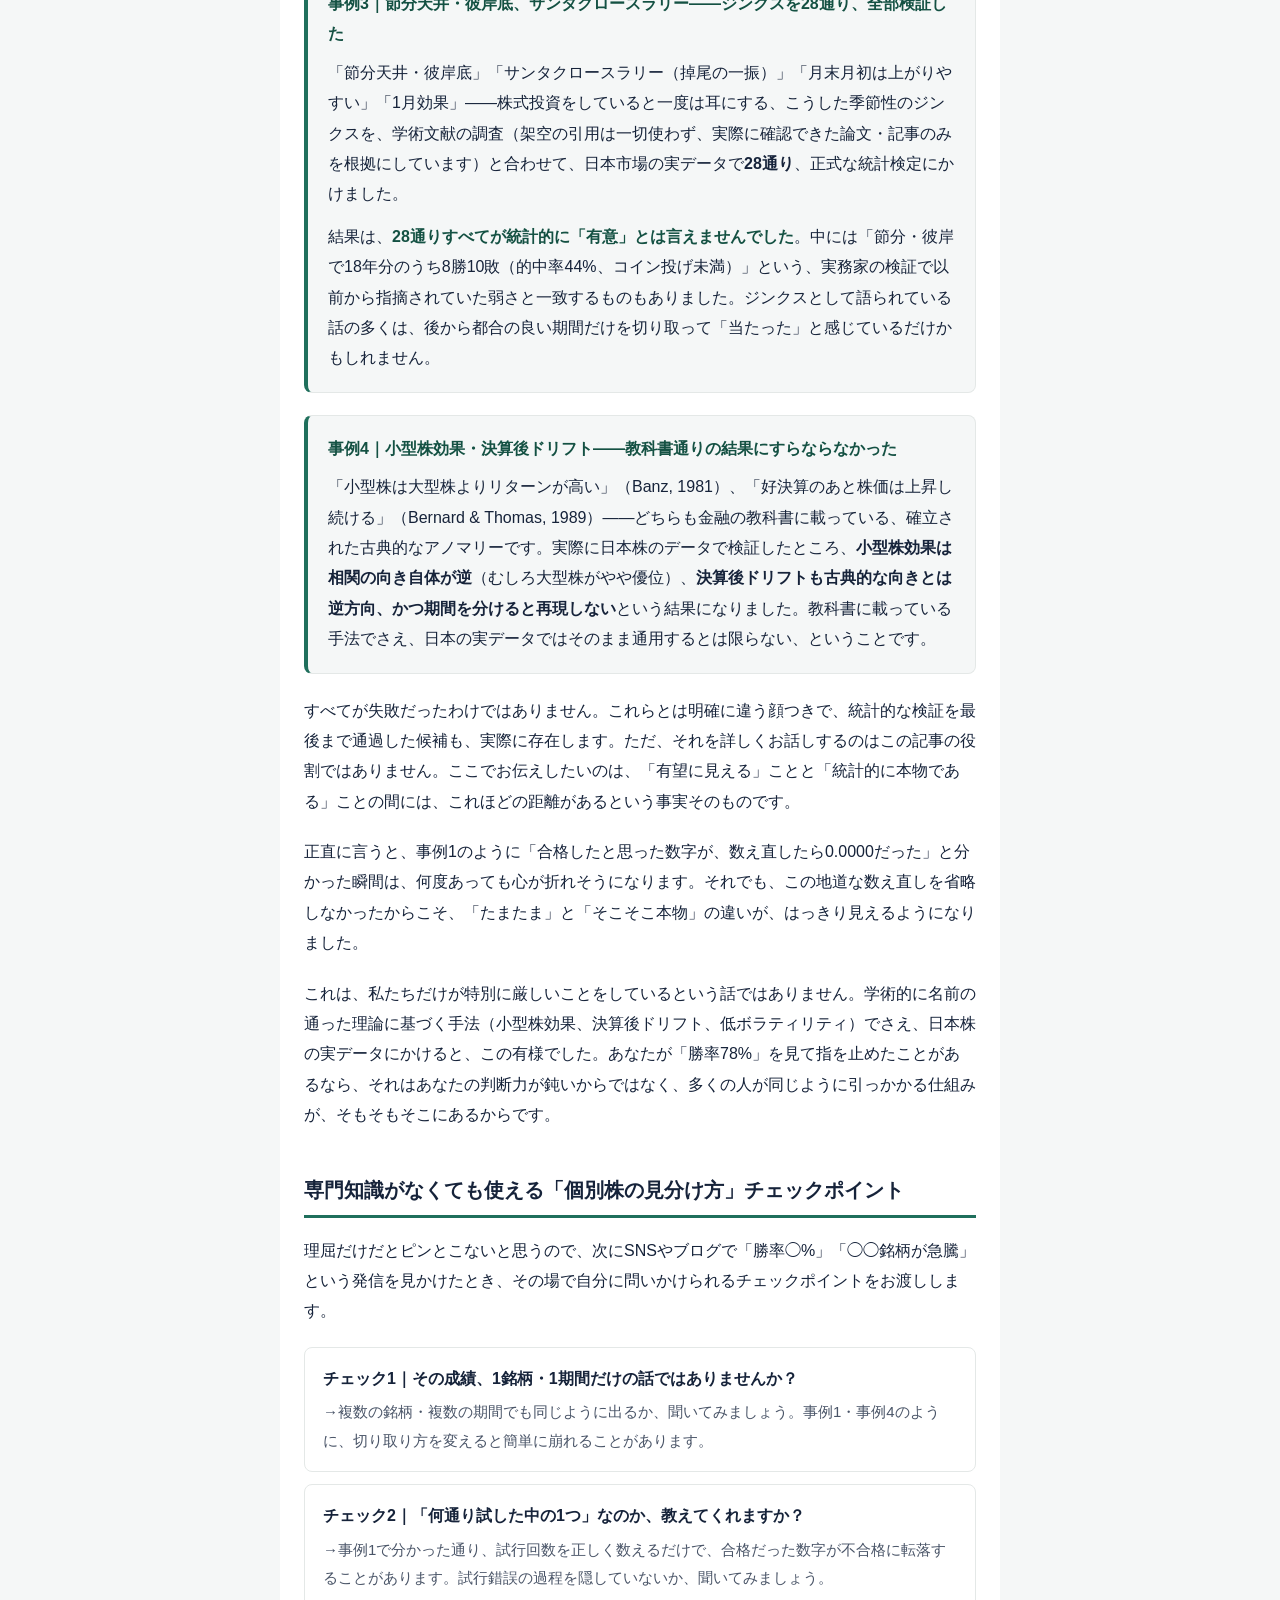
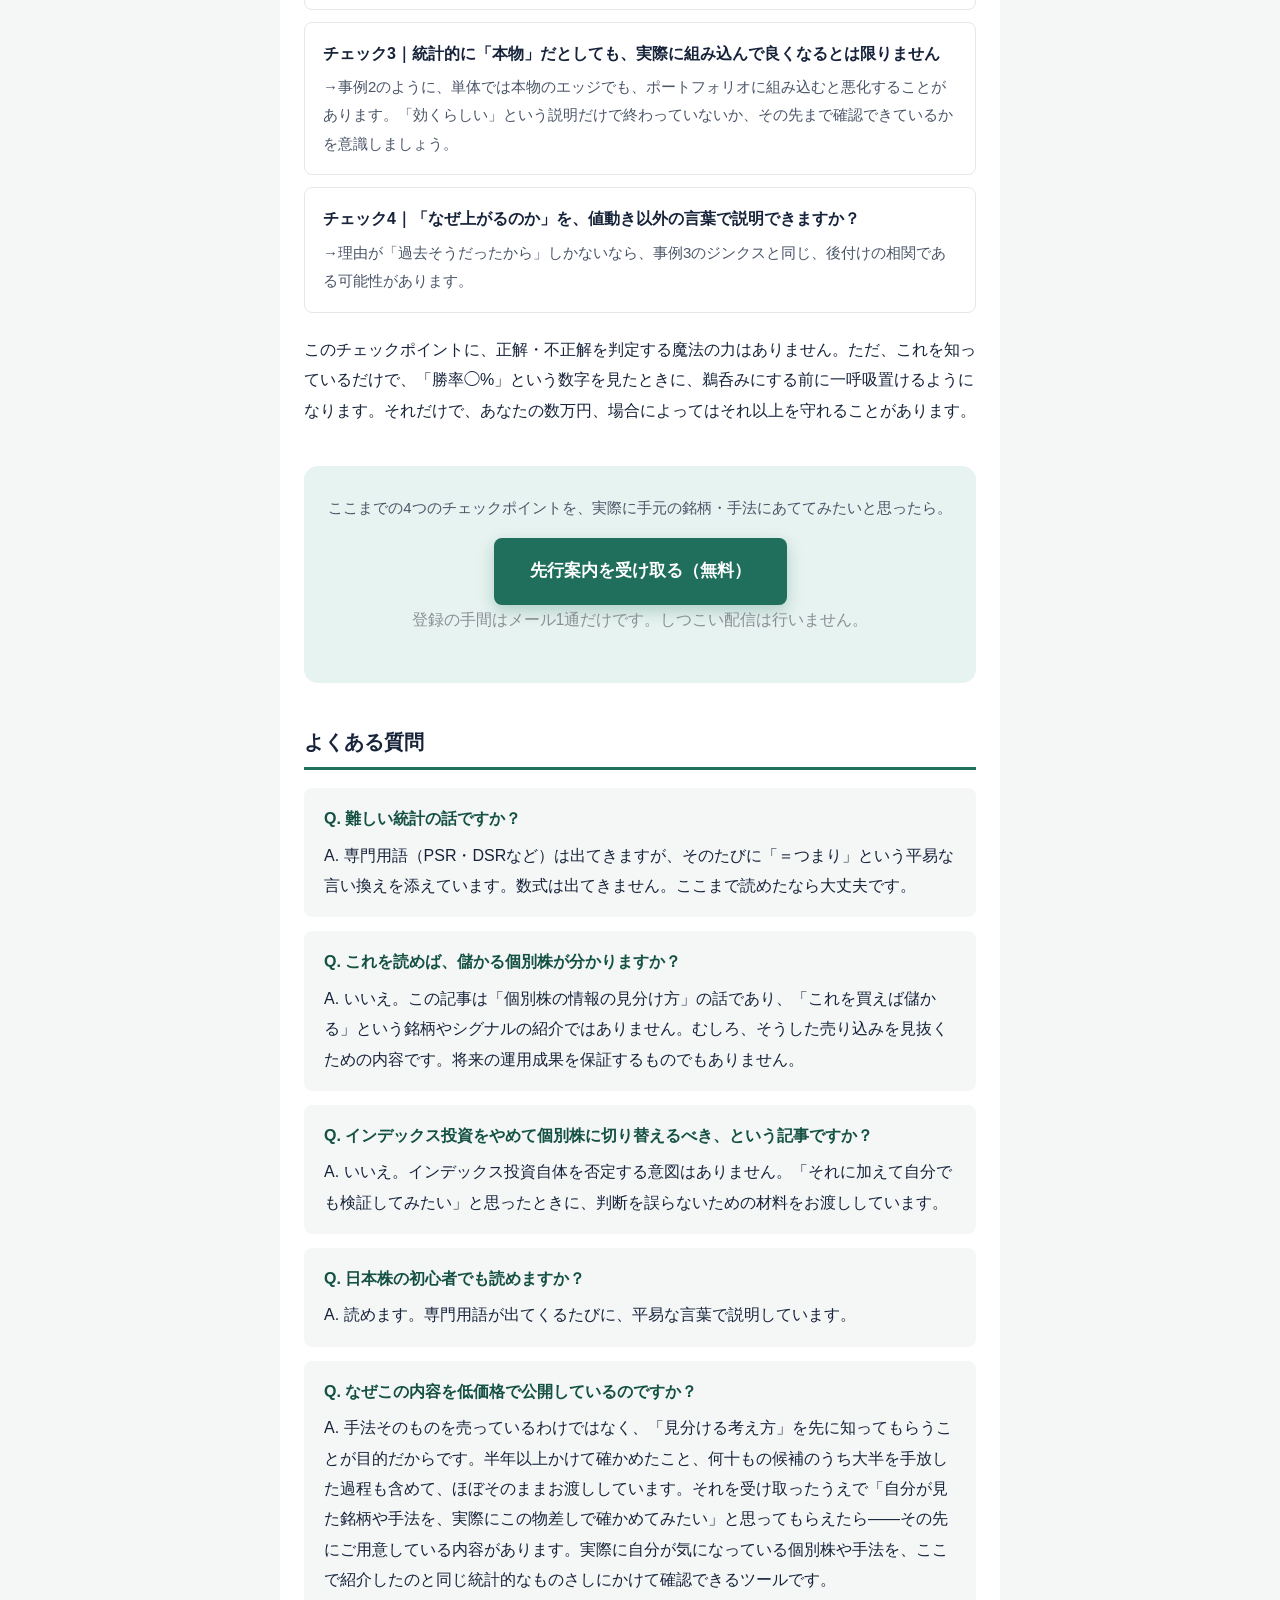
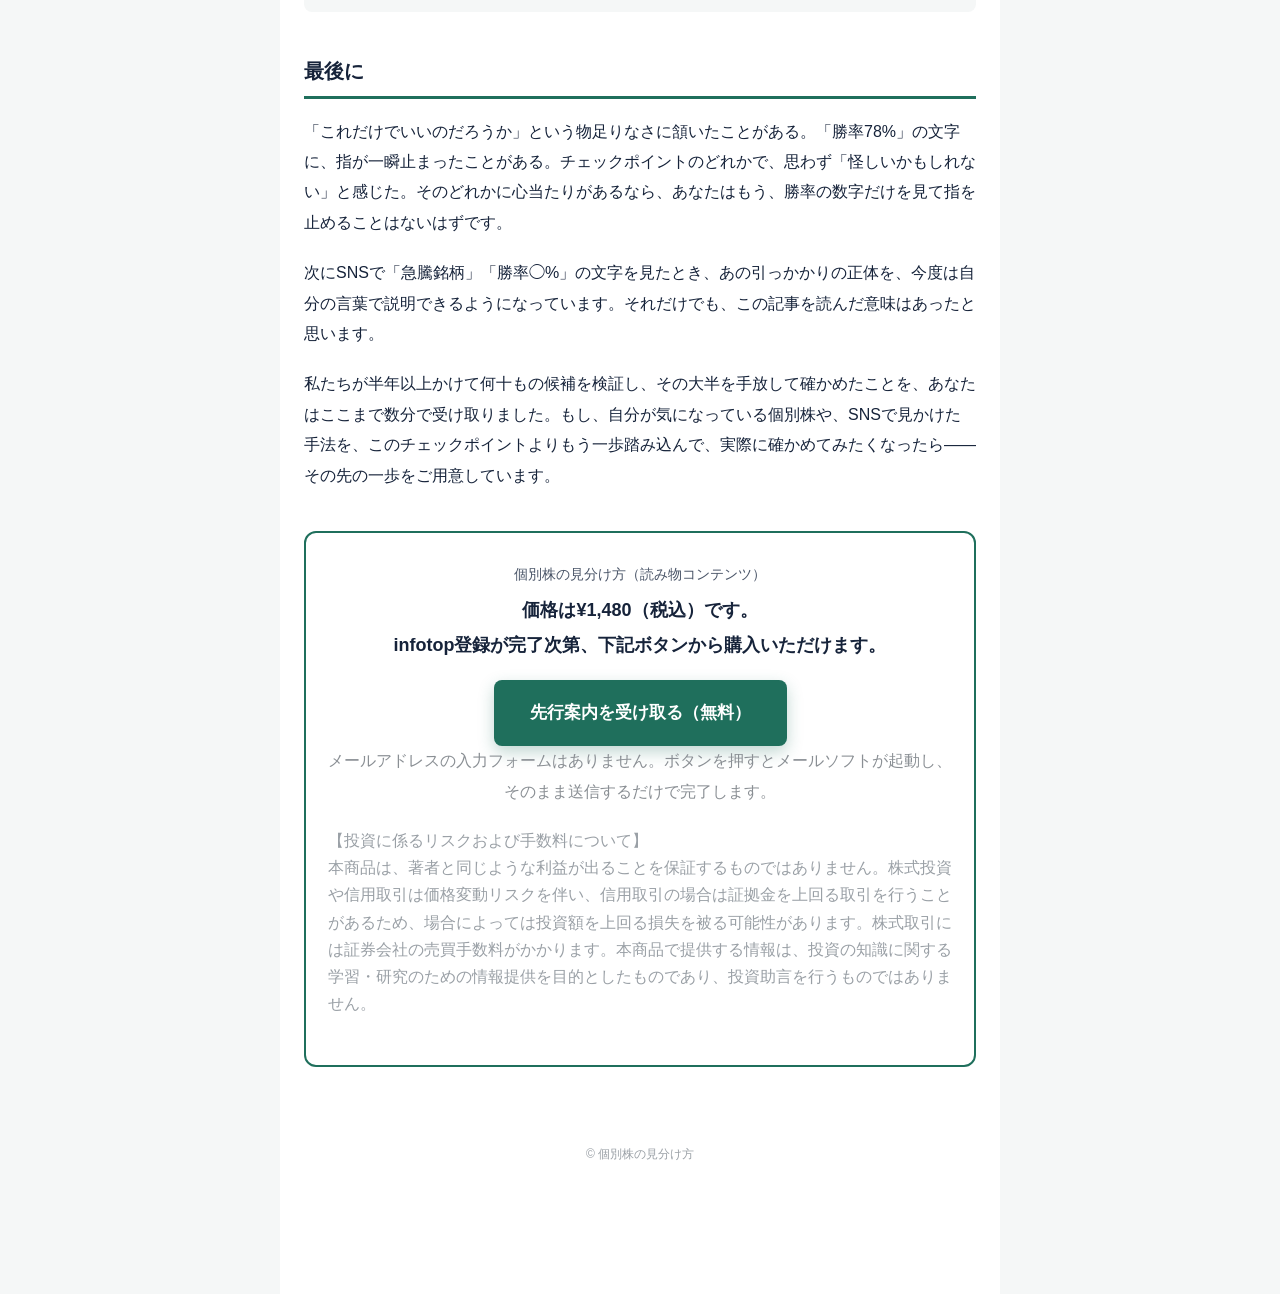
==== commit 68c4cc5a: "①の価格を¥1,480固定に確定" ====
--- a/01/index.html
+++ b/01/index.html
@@ -146,11 +146,10 @@
     <!-- ============ クロージングCTA ============ -->
     <div class="closing-box">
       <div class="closing-label">個別株の見分け方（読み物コンテンツ）</div>
-      <p class="closing-headline">価格は近日公開予定です。<br>先行案内にご登録いただいた方に、一番早くお知らせします。</p>
+      <p class="closing-headline">価格は¥1,480（税込）です。<br>infotop登録が完了次第、下記ボタンから購入いただけます。</p>
       <a class="cta-btn" href="mailto:1hyamgg@gmail.com?subject=%E3%80%8C%E5%80%8B%E5%88%A5%E6%A0%AA%E3%81%AE%E8%A6%8B%E5%88%86%E3%81%91%E6%96%B9%E3%80%8D%E5%85%88%E8%A1%8C%E6%A1%88%E5%86%85%E5%B8%8C%E6%9C%9B&body=%E3%81%93%E3%81%AE%E3%83%A1%E3%83%BC%E3%83%AB%E3%82%92%E3%81%9D%E3%81%AE%E3%81%BE%E3%81%BE%E9%80%81%E4%BF%A1%E3%81%97%E3%81%A6%E3%81%8F%E3%81%A0%E3%81%95%E3%81%84%E3%80%82%E5%85%AC%E9%96%8B%E3%83%BB%E8%B3%BC%E5%85%A5%E6%A1%88%E5%86%85%E3%81%8C%E5%B1%8A%E3%81%8D%E6%AC%A1%E7%AC%AC%E3%80%81%E3%81%94%E9%80%A3%E7%B5%A1%E3%81%84%E3%81%9F%E3%81%97%E3%81%BE%E3%81%99%E3%80%82">先行案内を受け取る（無料）</a>
       <p class="cta-note">メールアドレスの入力フォームはありません。ボタンを押すとメールソフトが起動し、そのまま送信するだけで完了します。</p>
-      <p class="disclaimer">この記事も他の商品と同じく、販売本数に応じて段階的に価格が上がっていく方式を予定しています。人数を区切るような煽り方はしませんが、まず低価格で信頼を積んでから、段階的に価格を見直していくという方針です。<br><br>
-      【投資に係るリスクおよび手数料について】<br>
+      <p class="disclaimer">【投資に係るリスクおよび手数料について】<br>
       本商品は、著者と同じような利益が出ることを保証するものではありません。株式投資や信用取引は価格変動リスクを伴い、信用取引の場合は証拠金を上回る取引を行うことがあるため、場合によっては投資額を上回る損失を被る可能性があります。株式取引には証券会社の売買手数料がかかります。本商品で提供する情報は、投資の知識に関する学習・研究のための情報提供を目的としたものであり、投資助言を行うものではありません。</p>
     </div>
 
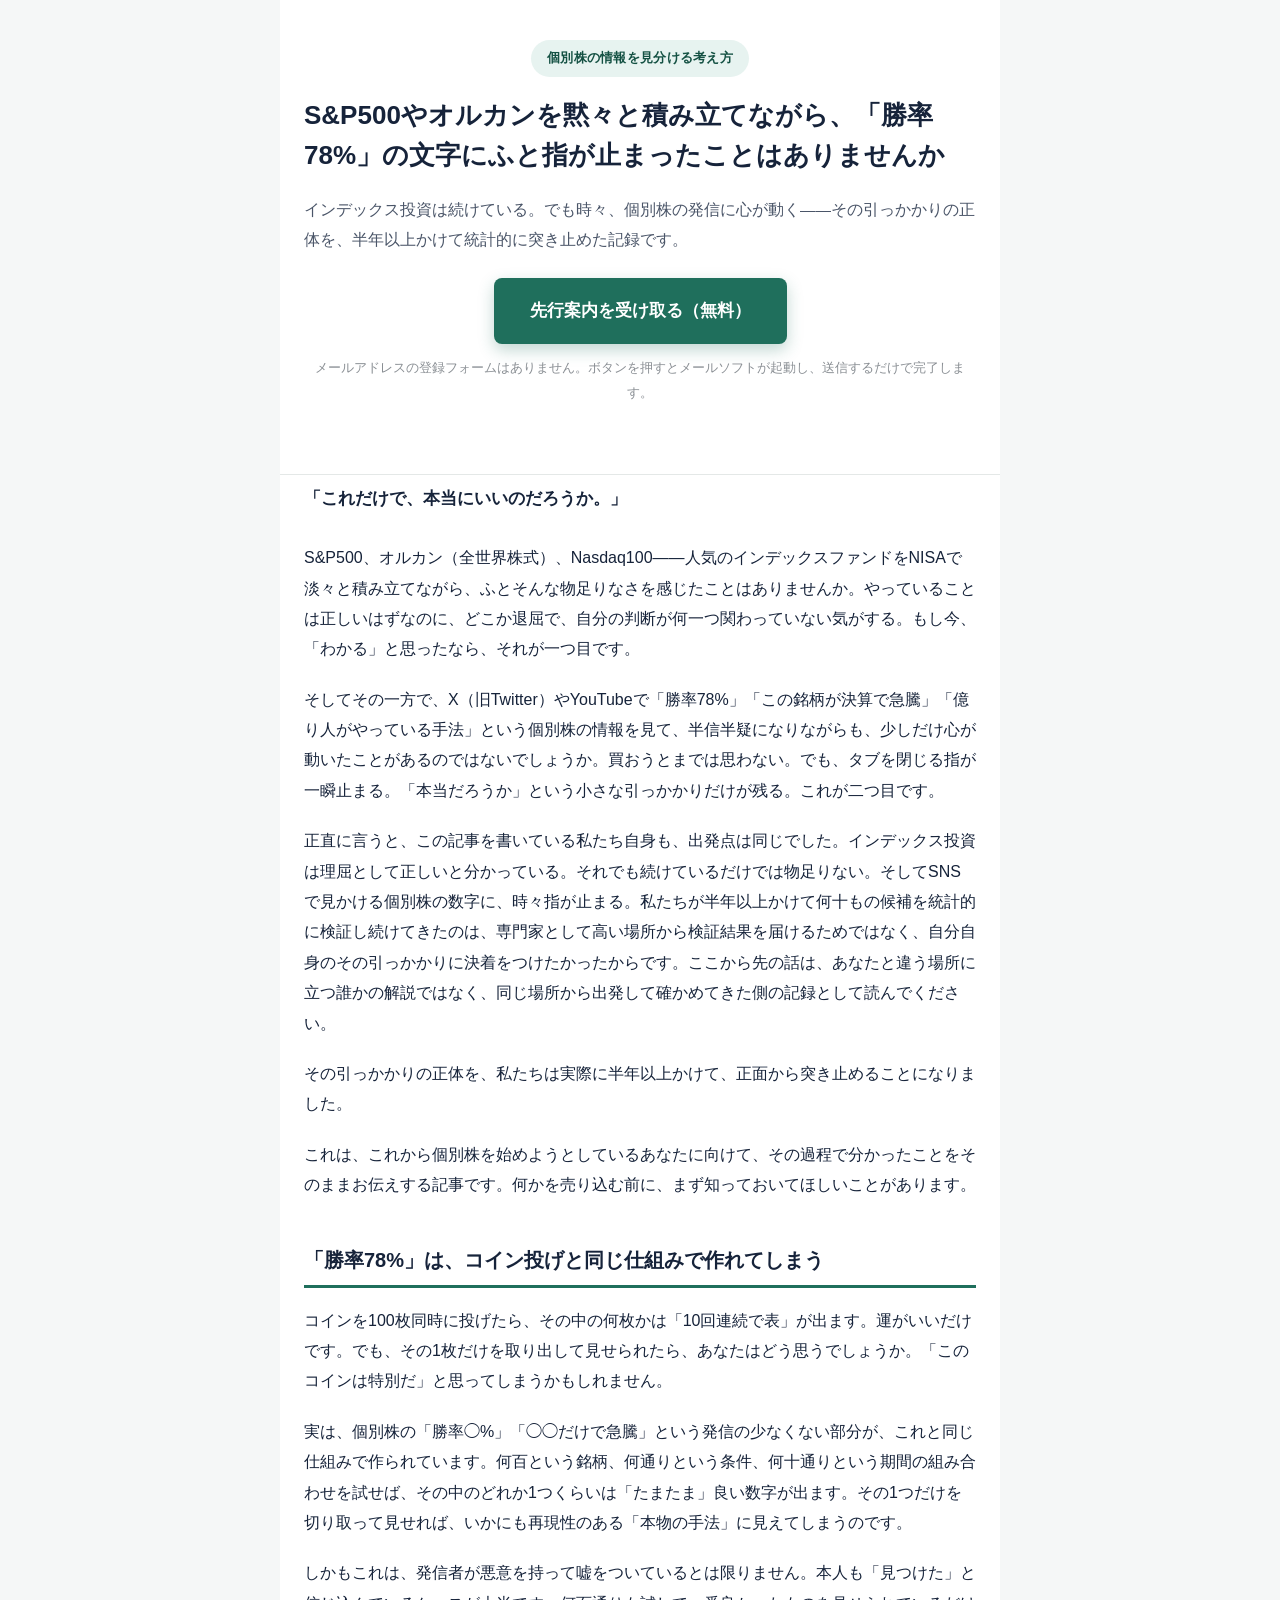
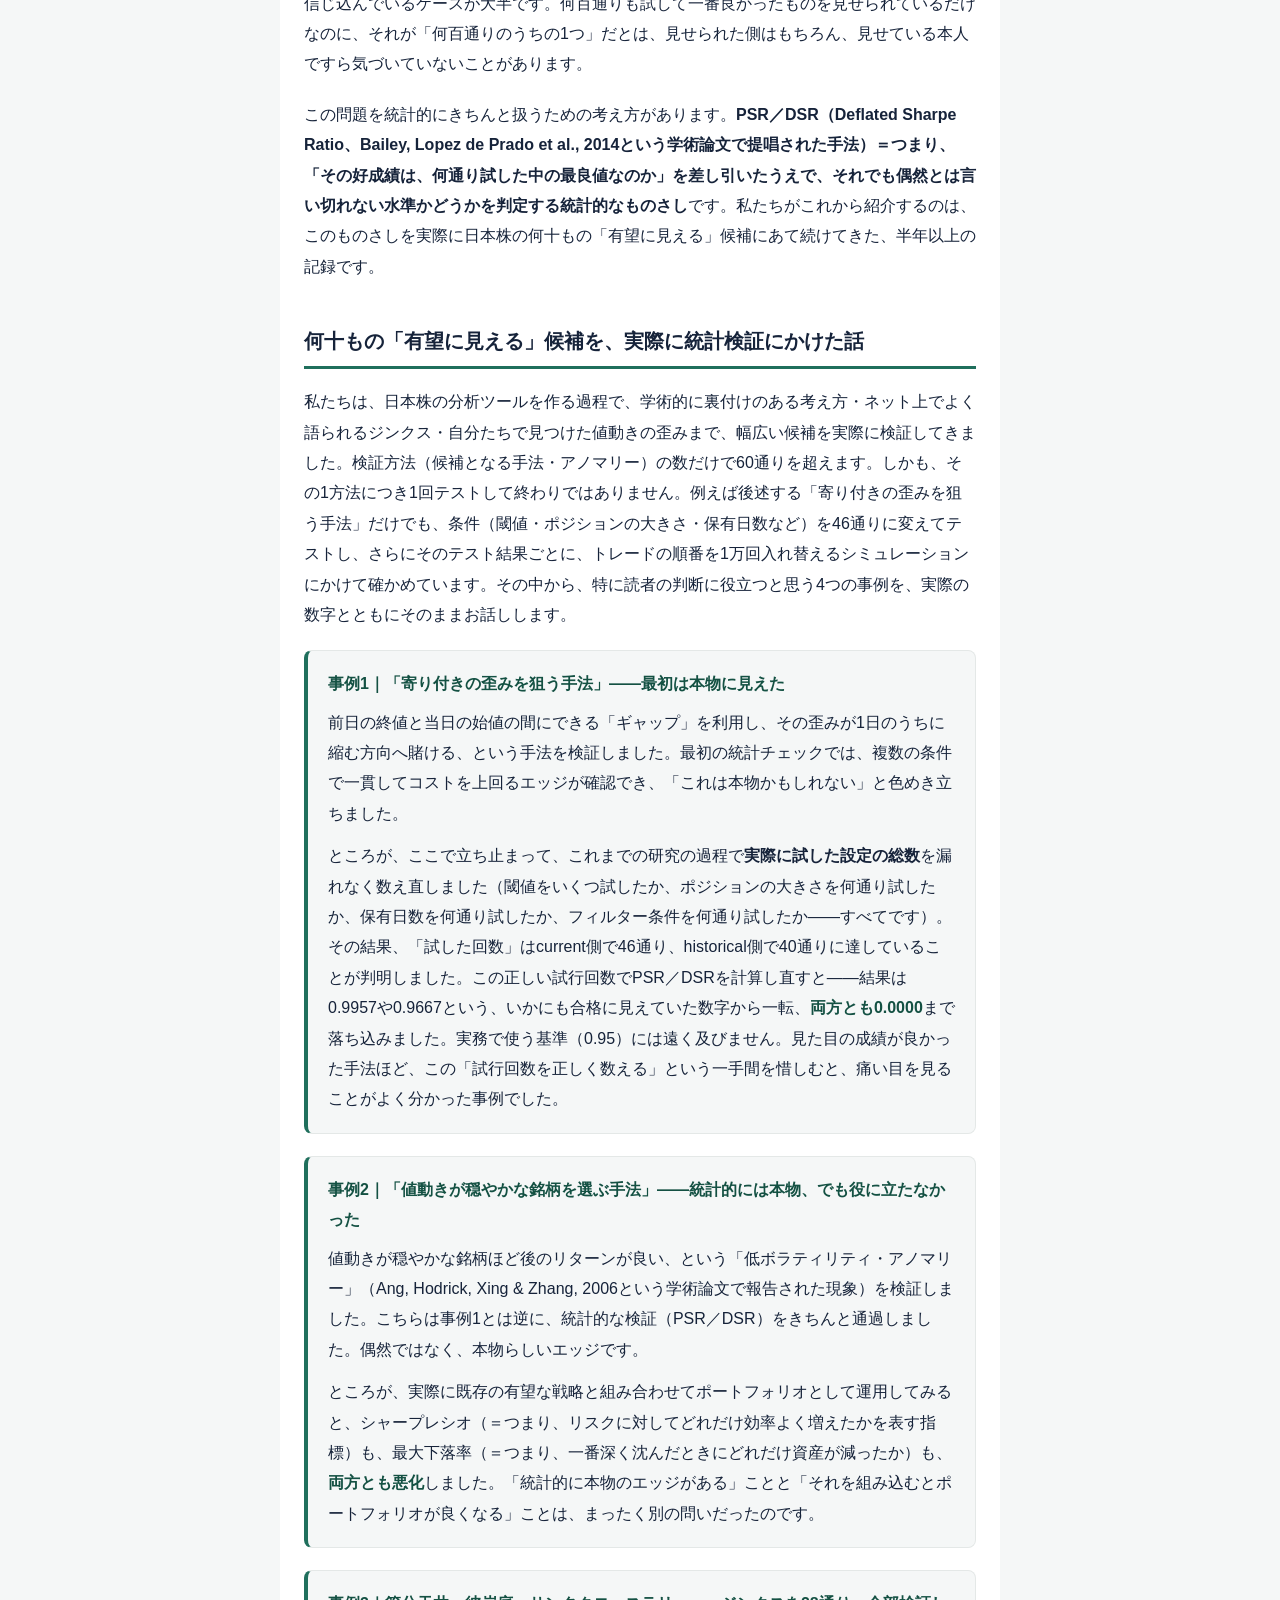
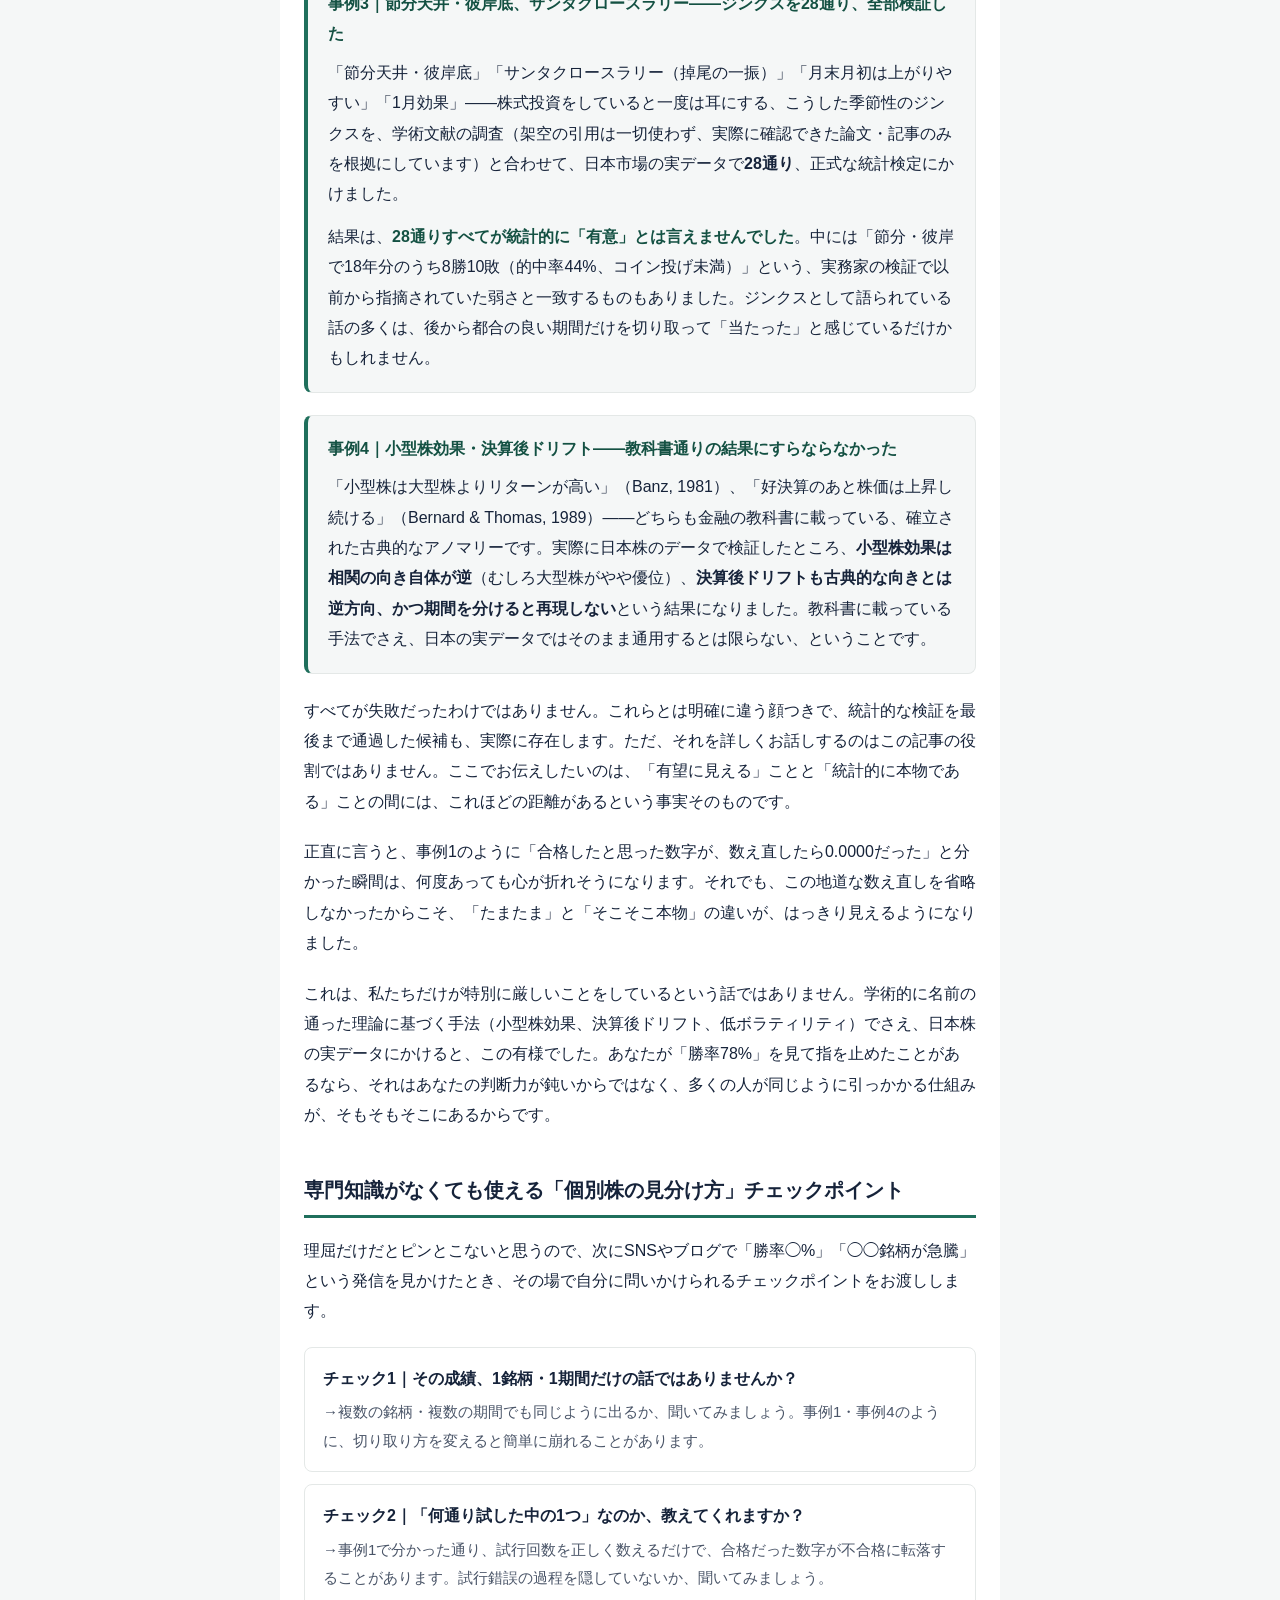
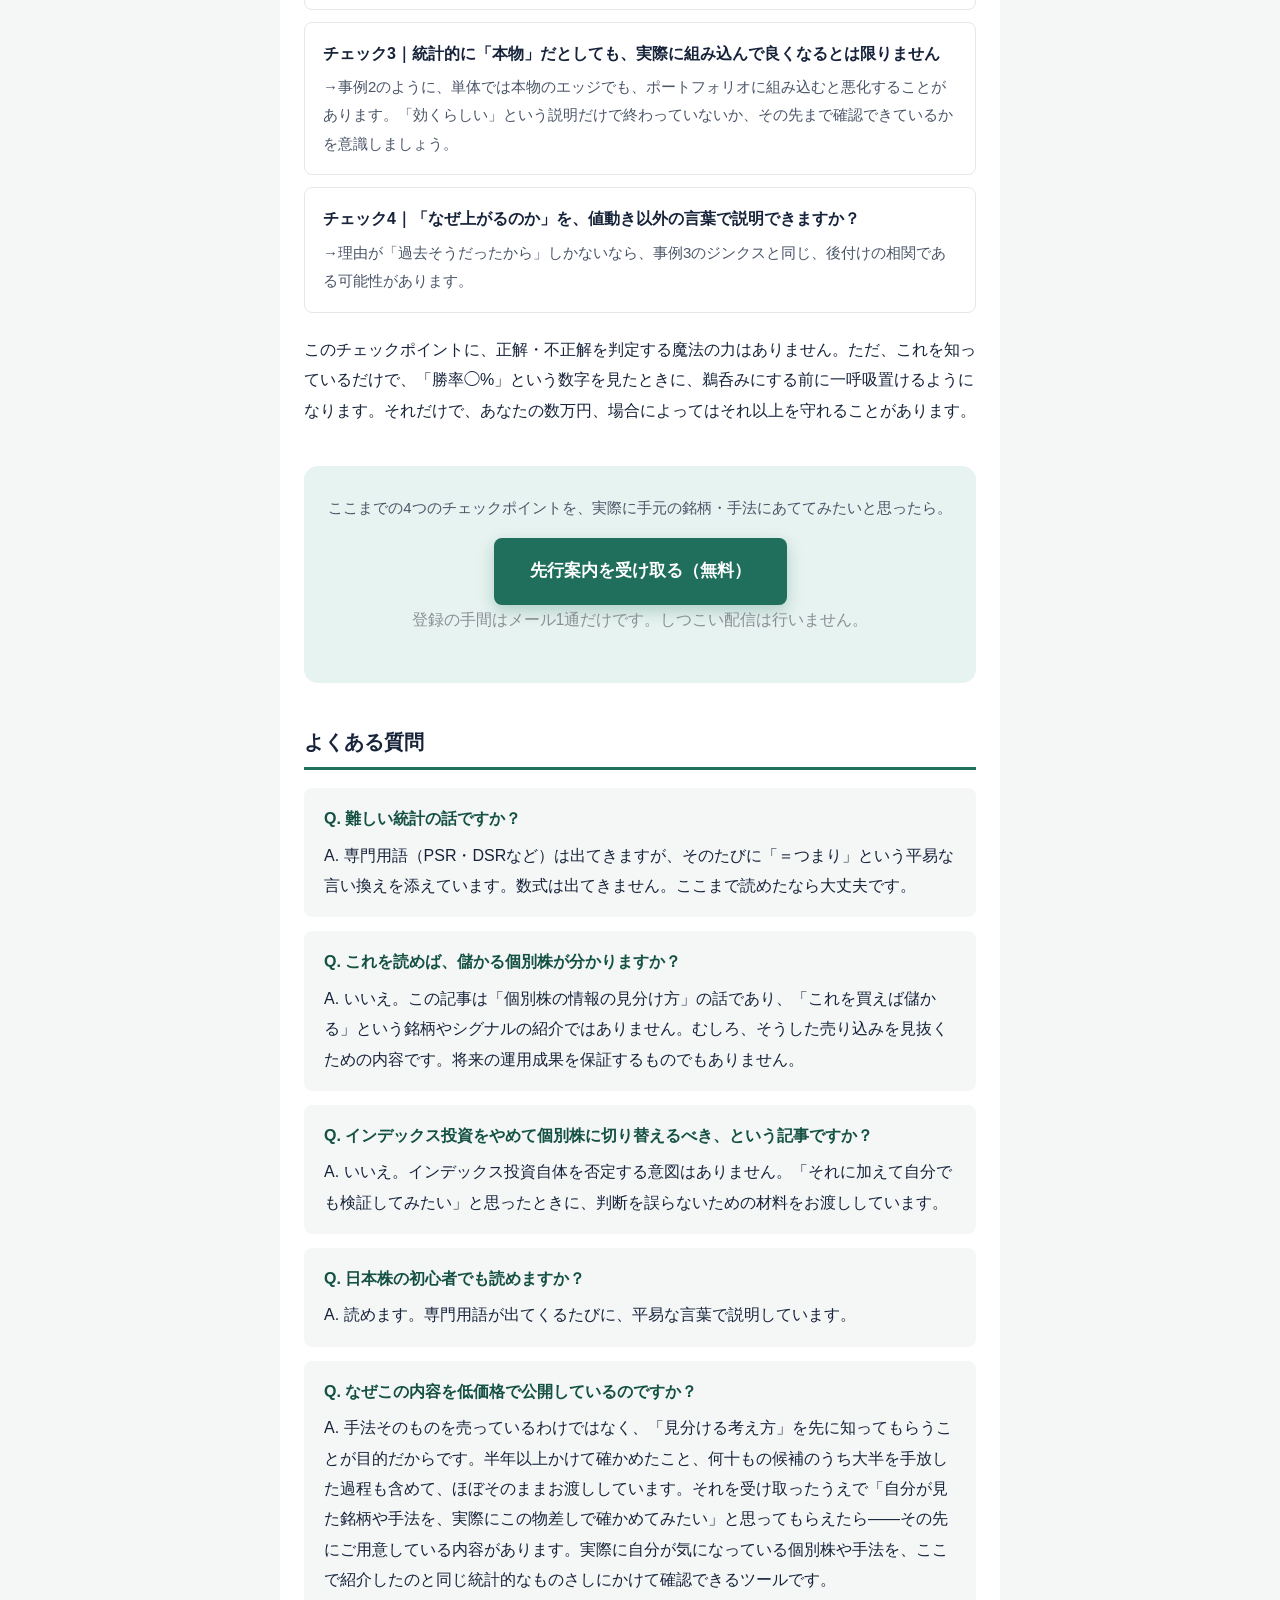
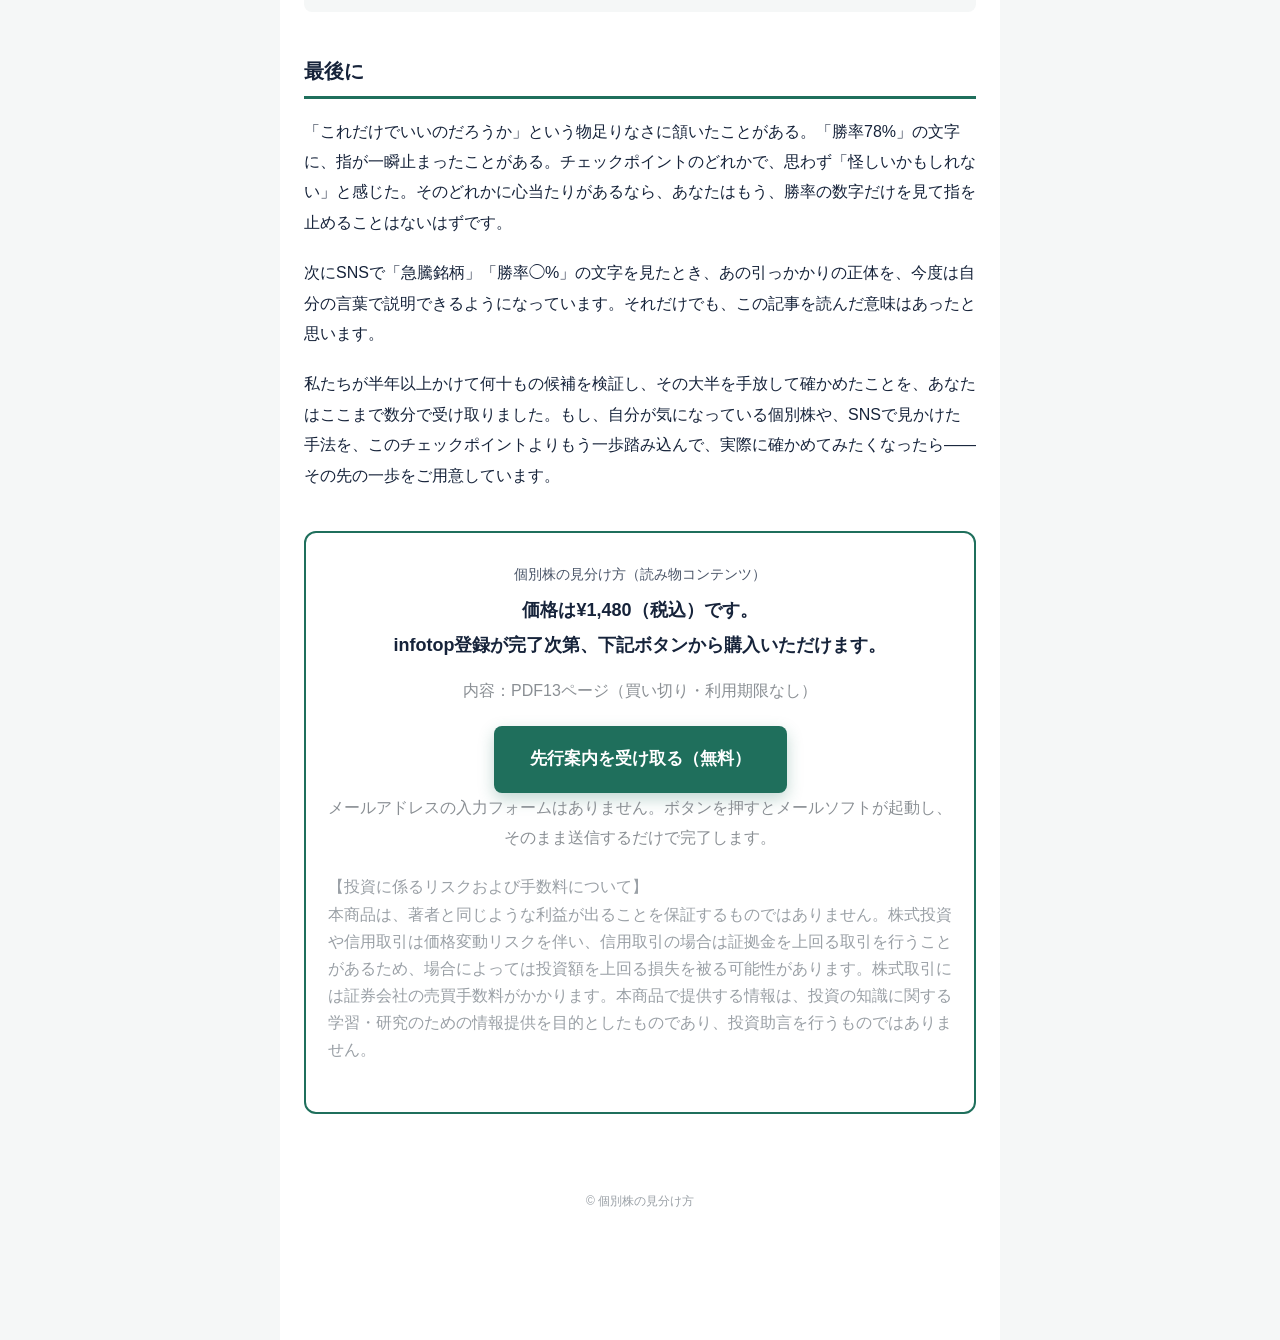
==== commit 16322a7b: "①の実際のPDFページ数（13ページ）を決済リンク付近に明記" ====
--- a/01/index.html
+++ b/01/index.html
@@ -147,6 +147,7 @@
     <div class="closing-box">
       <div class="closing-label">個別株の見分け方（読み物コンテンツ）</div>
       <p class="closing-headline">価格は¥1,480（税込）です。<br>infotop登録が完了次第、下記ボタンから購入いただけます。</p>
+      <p class="cta-note" style="margin-top:-4px;">内容：PDF13ページ（買い切り・利用期限なし）</p>
       <a class="cta-btn" href="mailto:1hyamgg@gmail.com?subject=%E3%80%8C%E5%80%8B%E5%88%A5%E6%A0%AA%E3%81%AE%E8%A6%8B%E5%88%86%E3%81%91%E6%96%B9%E3%80%8D%E5%85%88%E8%A1%8C%E6%A1%88%E5%86%85%E5%B8%8C%E6%9C%9B&body=%E3%81%93%E3%81%AE%E3%83%A1%E3%83%BC%E3%83%AB%E3%82%92%E3%81%9D%E3%81%AE%E3%81%BE%E3%81%BE%E9%80%81%E4%BF%A1%E3%81%97%E3%81%A6%E3%81%8F%E3%81%A0%E3%81%95%E3%81%84%E3%80%82%E5%85%AC%E9%96%8B%E3%83%BB%E8%B3%BC%E5%85%A5%E6%A1%88%E5%86%85%E3%81%8C%E5%B1%8A%E3%81%8D%E6%AC%A1%E7%AC%AC%E3%80%81%E3%81%94%E9%80%A3%E7%B5%A1%E3%81%84%E3%81%9F%E3%81%97%E3%81%BE%E3%81%99%E3%80%82">先行案内を受け取る（無料）</a>
       <p class="cta-note">メールアドレスの入力フォームはありません。ボタンを押すとメールソフトが起動し、そのまま送信するだけで完了します。</p>
       <p class="disclaimer">【投資に係るリスクおよび手数料について】<br>
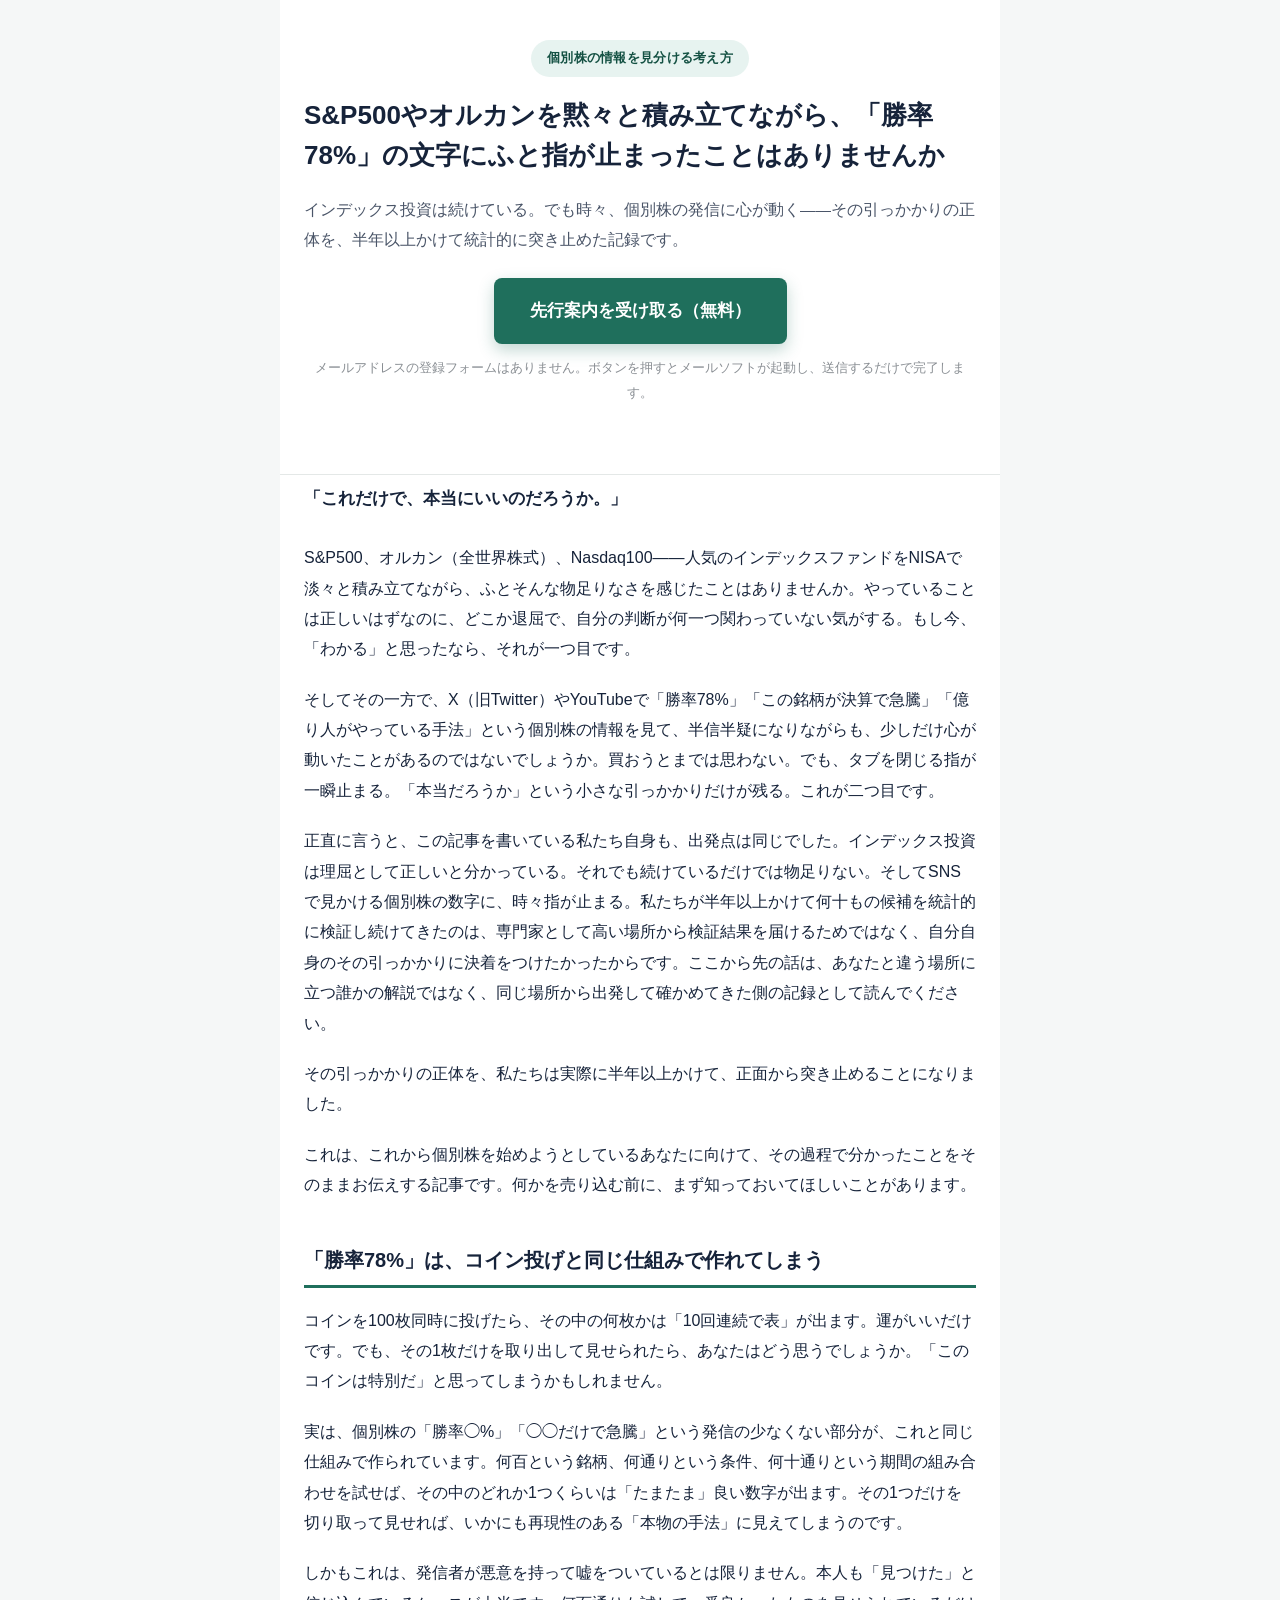
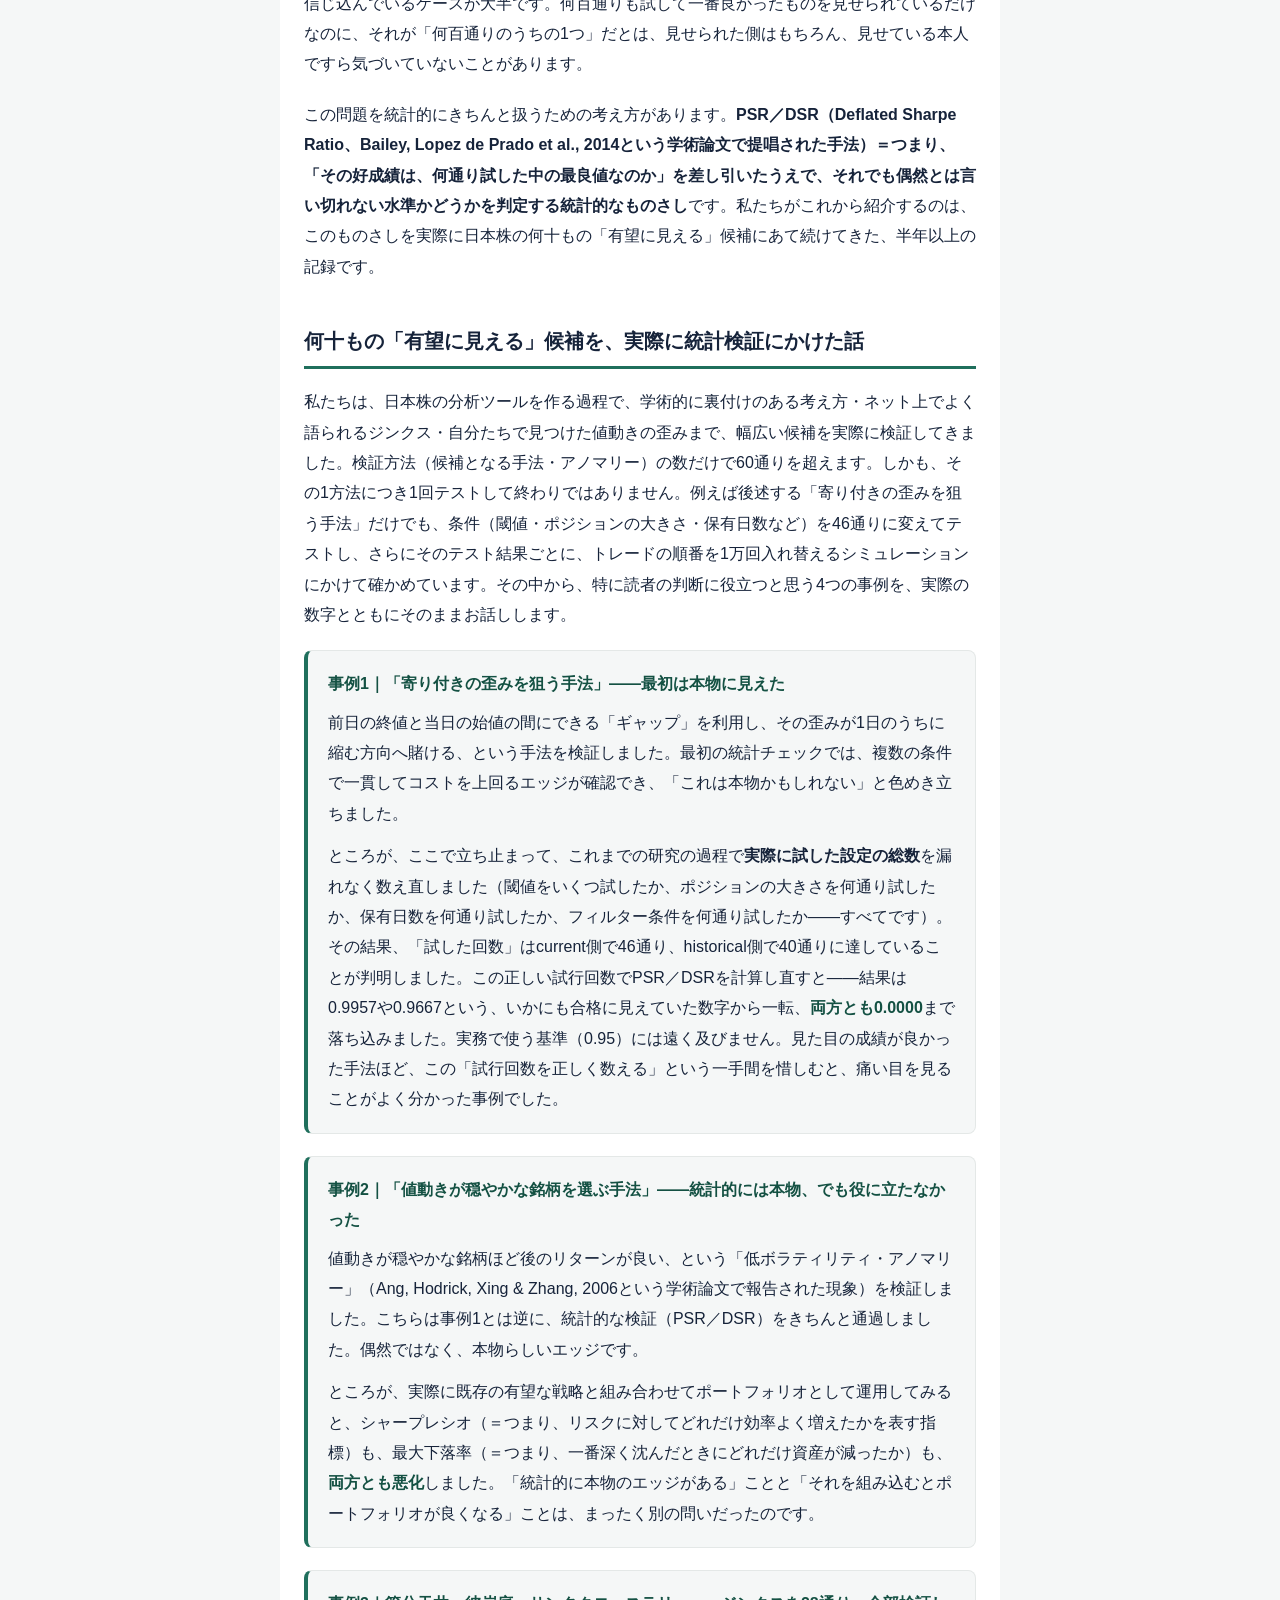
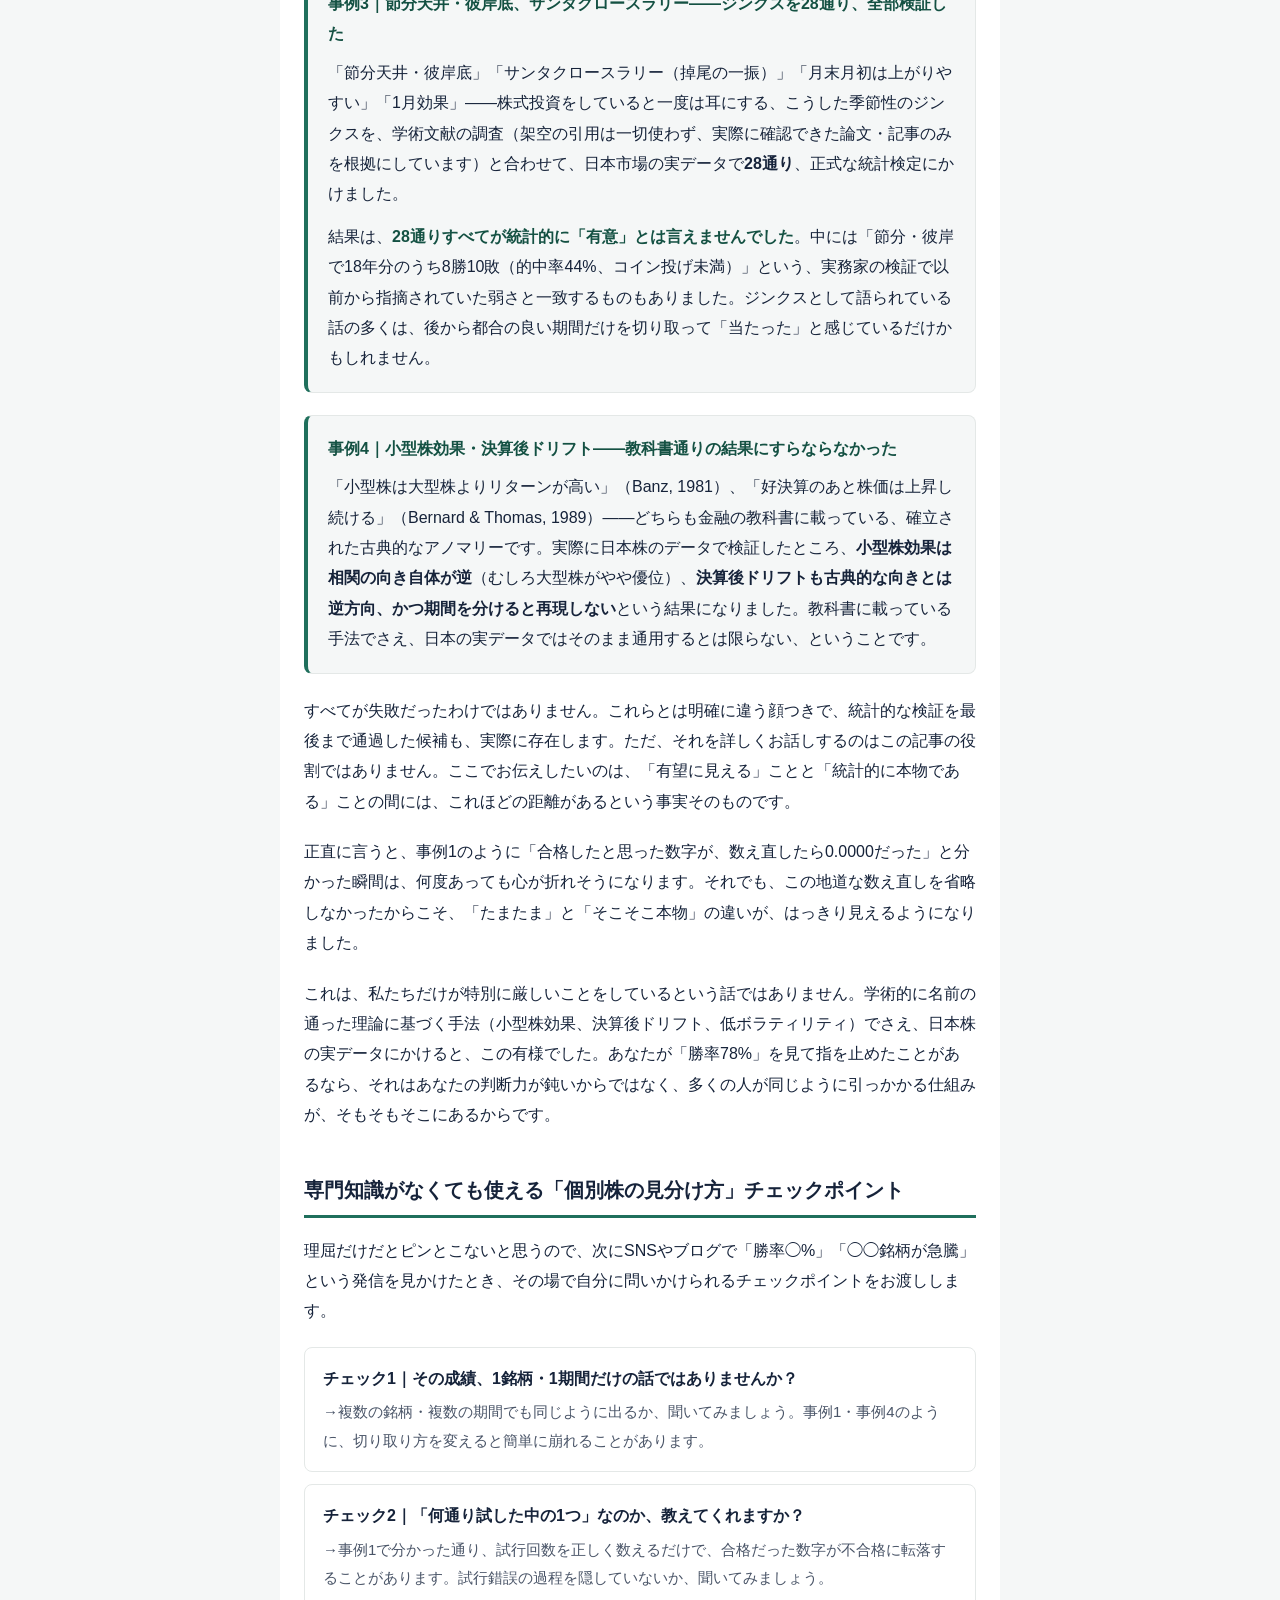
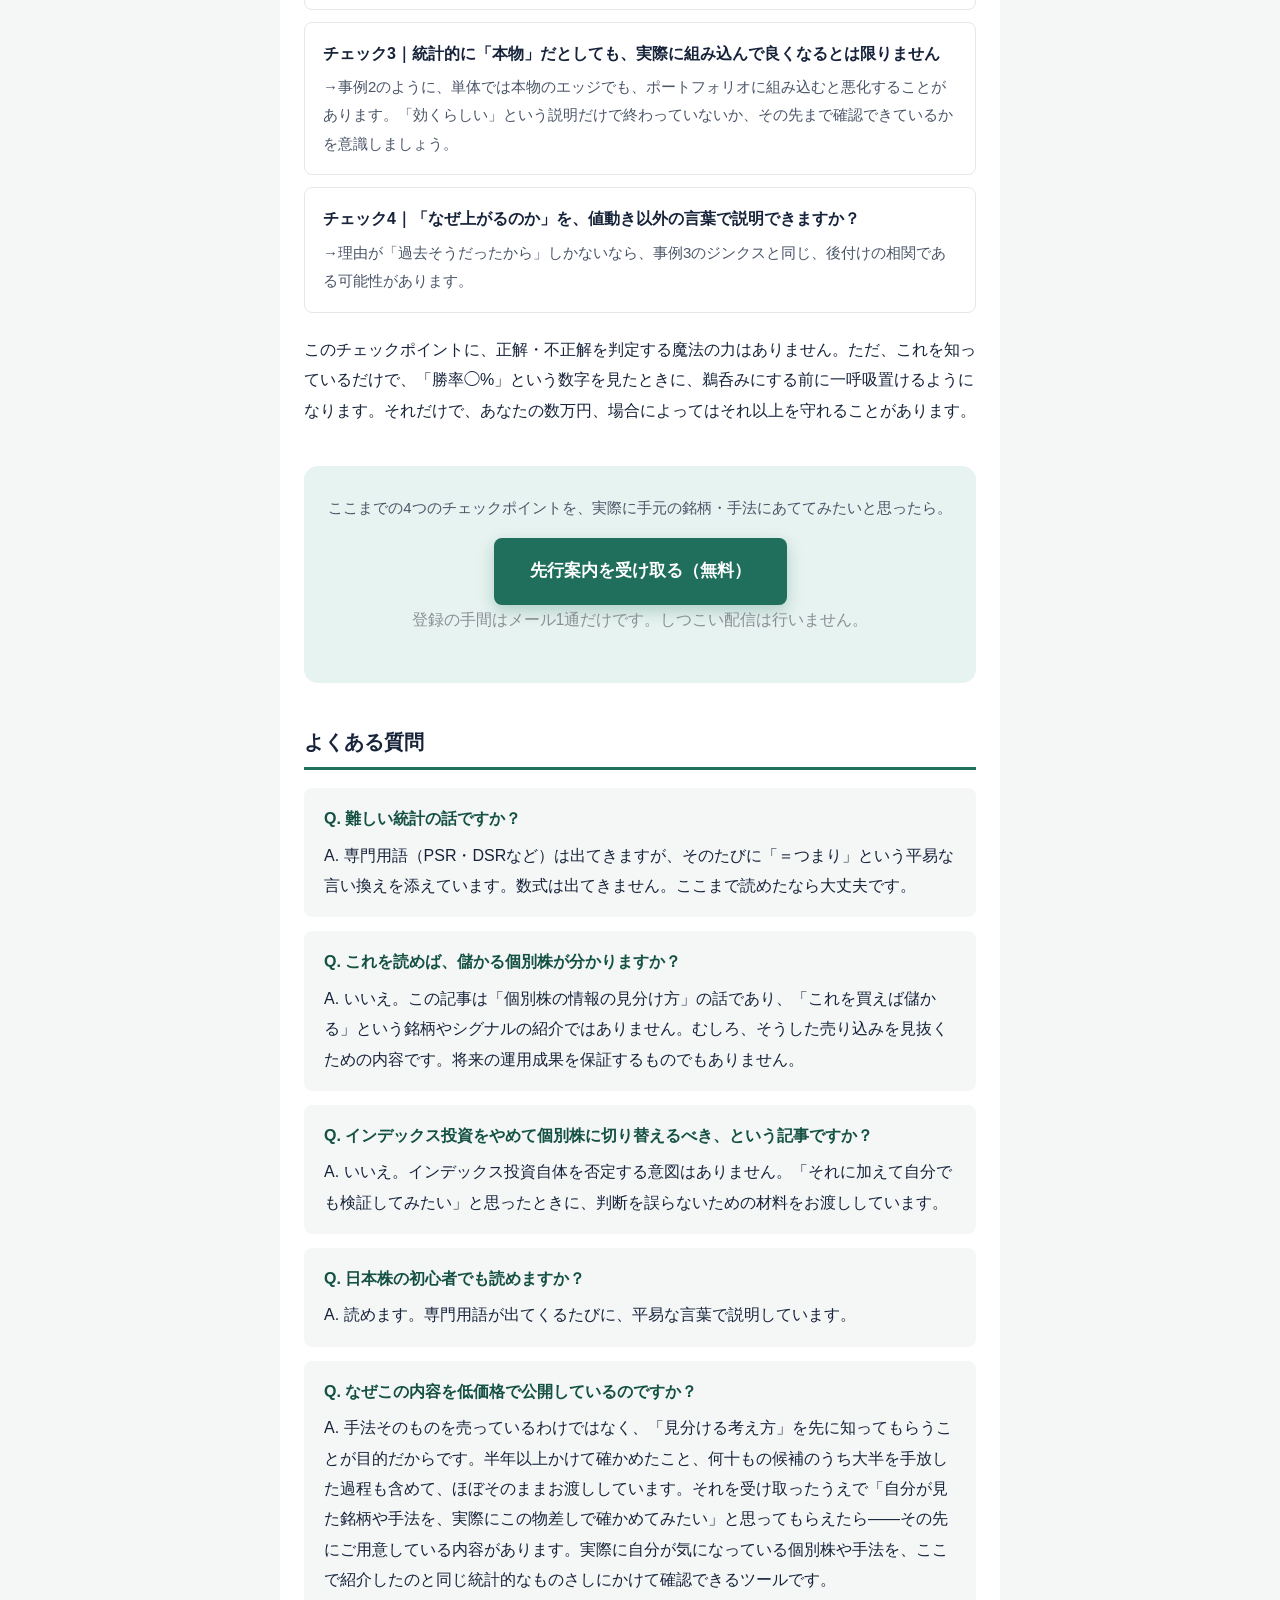
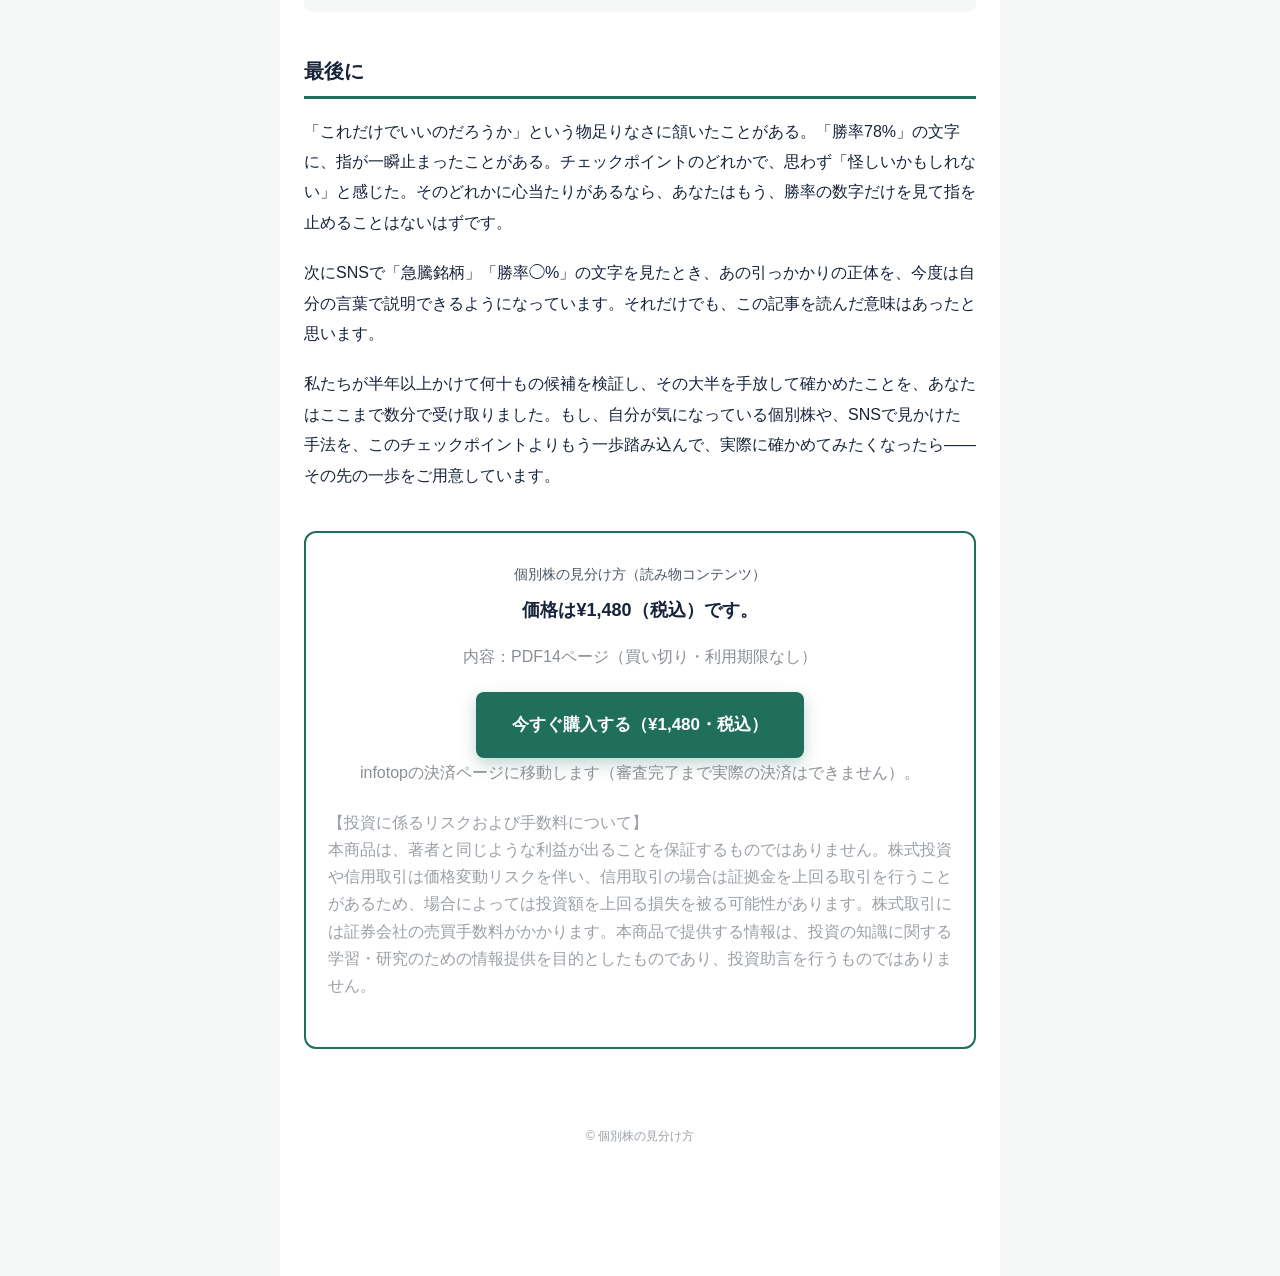
==== commit 71bd87f8: "①②③のinfotop決済リンクを反映し、確定価格（¥1,480/¥29,800/¥43,800、全て固定）に統一 段階値上げ表記を全ページから削除し、決済ボタンを実際のinfotop注文リンクに置き" ====
--- a/01/index.html
+++ b/01/index.html
@@ -146,10 +146,10 @@
     <!-- ============ クロージングCTA ============ -->
     <div class="closing-box">
       <div class="closing-label">個別株の見分け方（読み物コンテンツ）</div>
-      <p class="closing-headline">価格は¥1,480（税込）です。<br>infotop登録が完了次第、下記ボタンから購入いただけます。</p>
-      <p class="cta-note" style="margin-top:-4px;">内容：PDF13ページ（買い切り・利用期限なし）</p>
-      <a class="cta-btn" href="mailto:1hyamgg@gmail.com?subject=%E3%80%8C%E5%80%8B%E5%88%A5%E6%A0%AA%E3%81%AE%E8%A6%8B%E5%88%86%E3%81%91%E6%96%B9%E3%80%8D%E5%85%88%E8%A1%8C%E6%A1%88%E5%86%85%E5%B8%8C%E6%9C%9B&body=%E3%81%93%E3%81%AE%E3%83%A1%E3%83%BC%E3%83%AB%E3%82%92%E3%81%9D%E3%81%AE%E3%81%BE%E3%81%BE%E9%80%81%E4%BF%A1%E3%81%97%E3%81%A6%E3%81%8F%E3%81%A0%E3%81%95%E3%81%84%E3%80%82%E5%85%AC%E9%96%8B%E3%83%BB%E8%B3%BC%E5%85%A5%E6%A1%88%E5%86%85%E3%81%8C%E5%B1%8A%E3%81%8D%E6%AC%A1%E7%AC%AC%E3%80%81%E3%81%94%E9%80%A3%E7%B5%A1%E3%81%84%E3%81%9F%E3%81%97%E3%81%BE%E3%81%99%E3%80%82">先行案内を受け取る（無料）</a>
-      <p class="cta-note">メールアドレスの入力フォームはありません。ボタンを押すとメールソフトが起動し、そのまま送信するだけで完了します。</p>
+      <p class="closing-headline">価格は¥1,480（税込）です。</p>
+      <p class="cta-note" style="margin-top:-4px;">内容：PDF14ページ（買い切り・利用期限なし）</p>
+      <a class="cta-btn" href="https://www.infotop.jp/order.php?iid=106936">今すぐ購入する（¥1,480・税込）</a>
+      <p class="cta-note">infotopの決済ページに移動します（審査完了まで実際の決済はできません）。</p>
       <p class="disclaimer">【投資に係るリスクおよび手数料について】<br>
       本商品は、著者と同じような利益が出ることを保証するものではありません。株式投資や信用取引は価格変動リスクを伴い、信用取引の場合は証拠金を上回る取引を行うことがあるため、場合によっては投資額を上回る損失を被る可能性があります。株式取引には証券会社の売買手数料がかかります。本商品で提供する情報は、投資の知識に関する学習・研究のための情報提供を目的としたものであり、投資助言を行うものではありません。</p>
     </div>
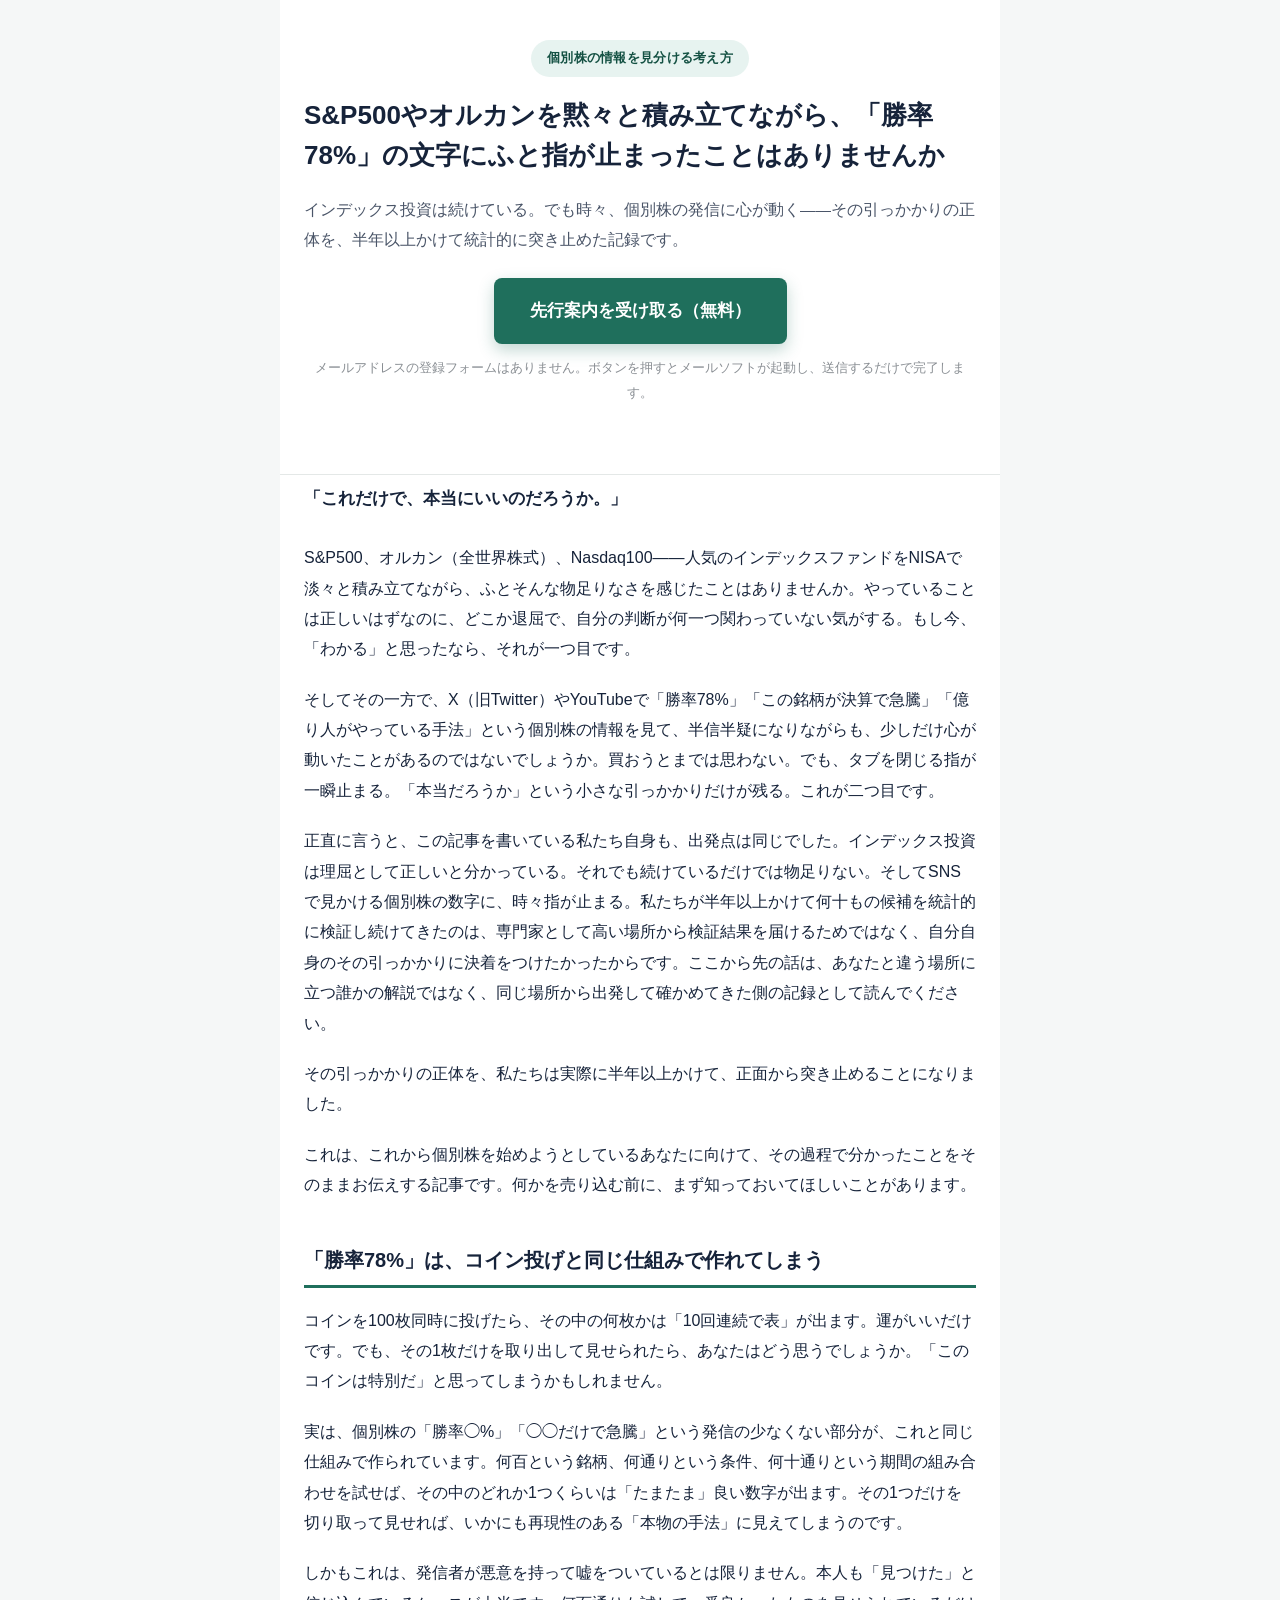
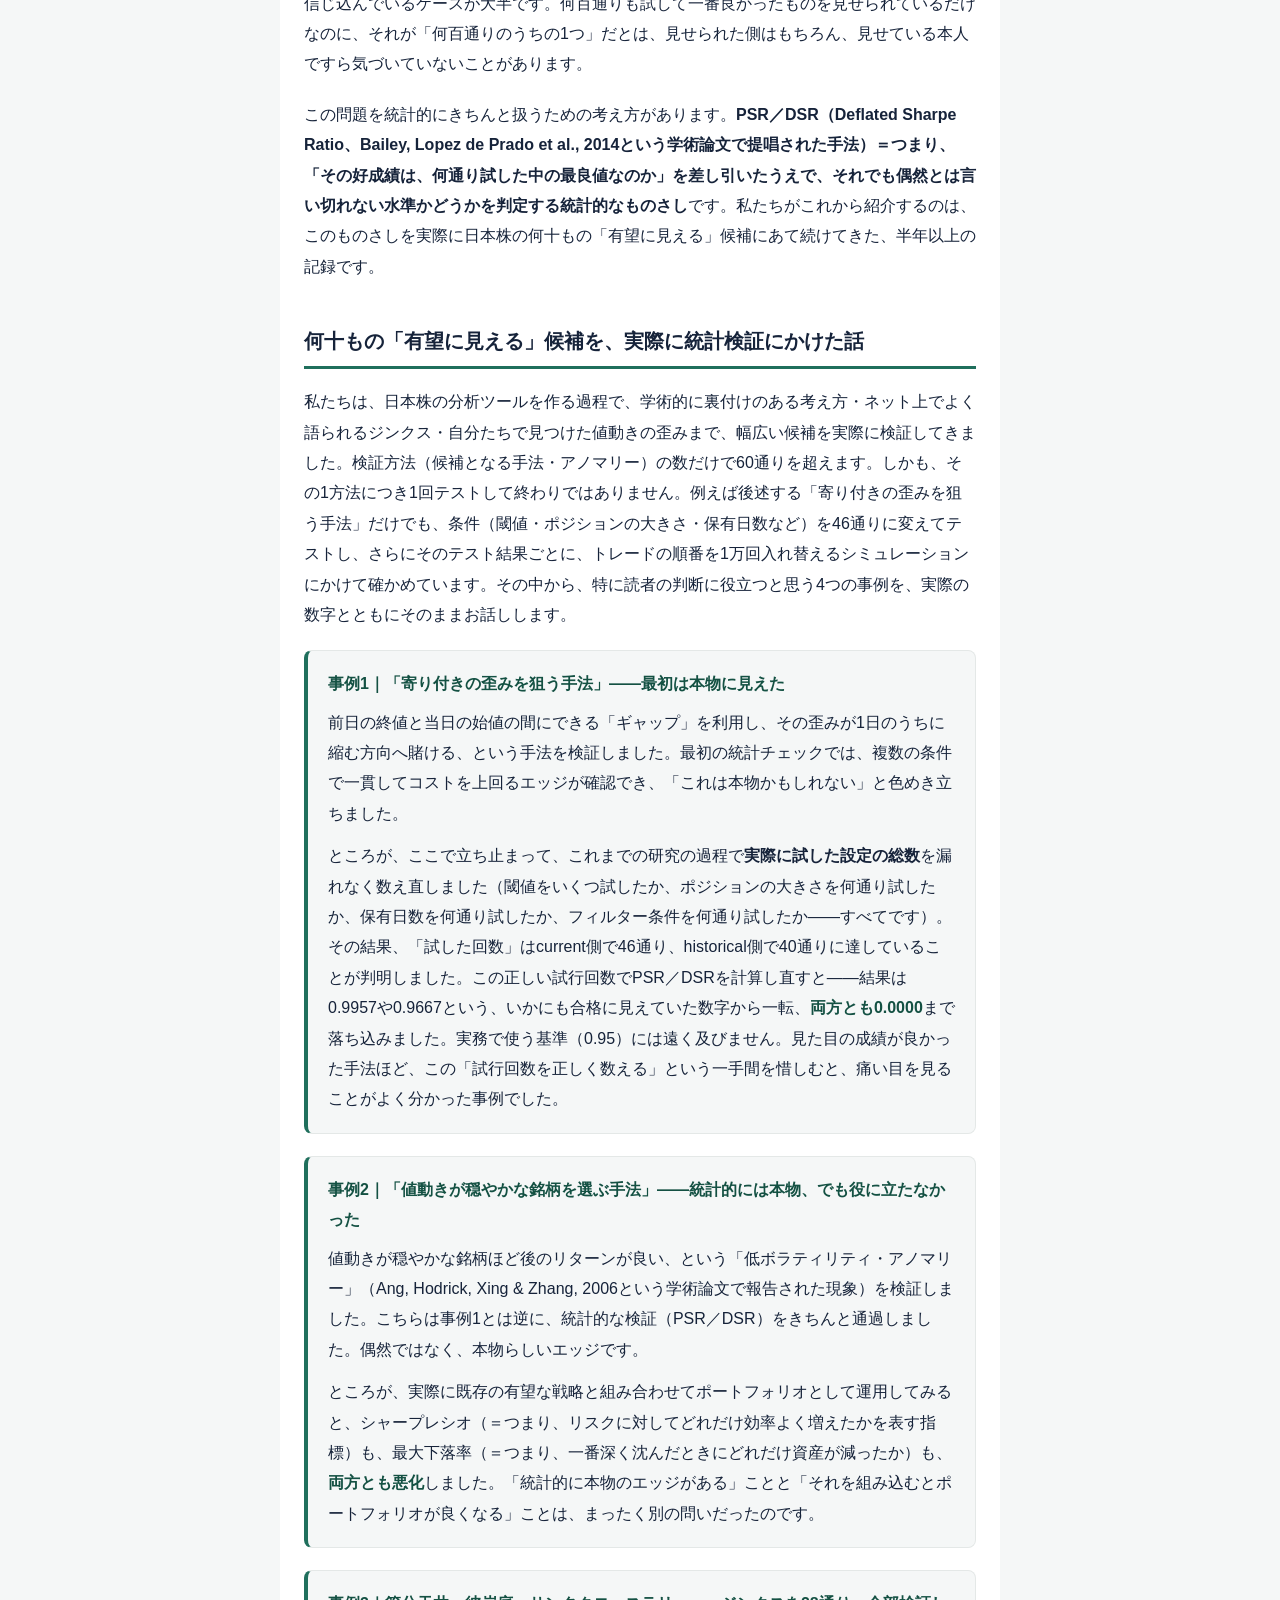
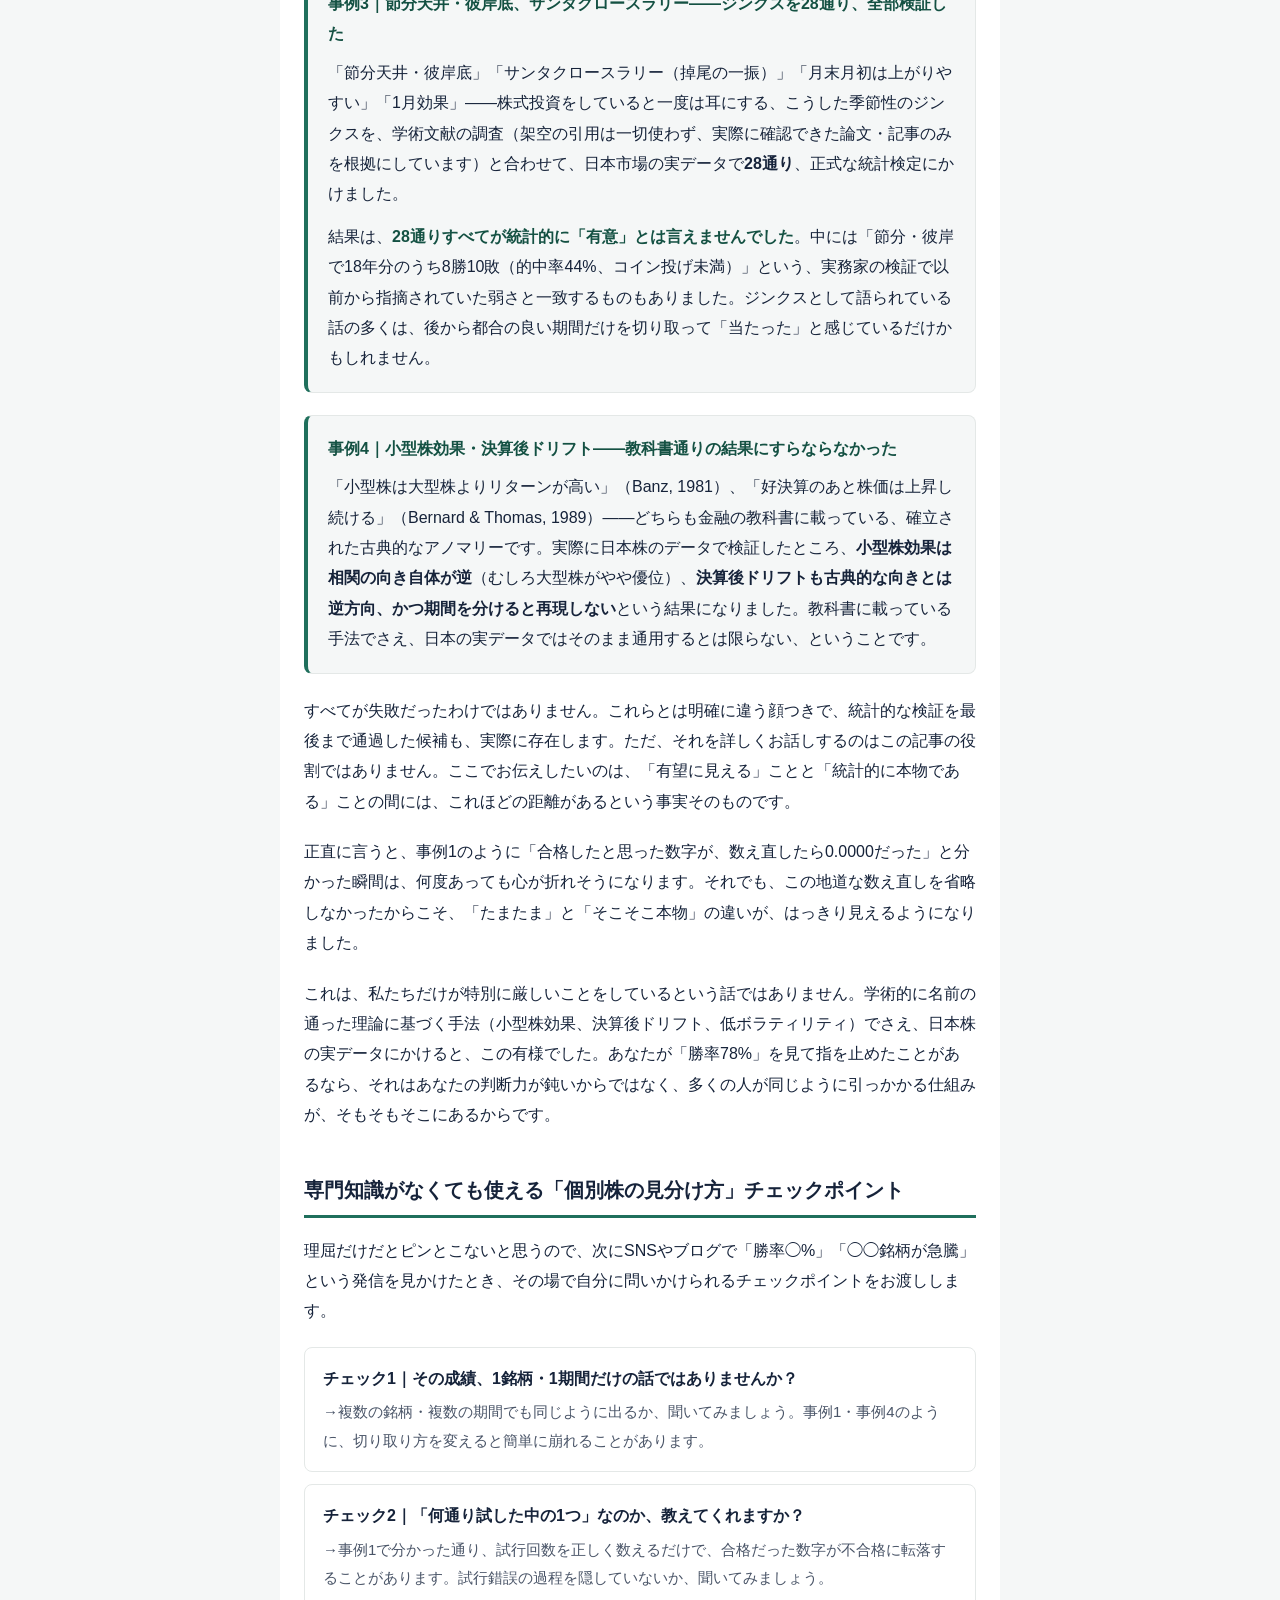
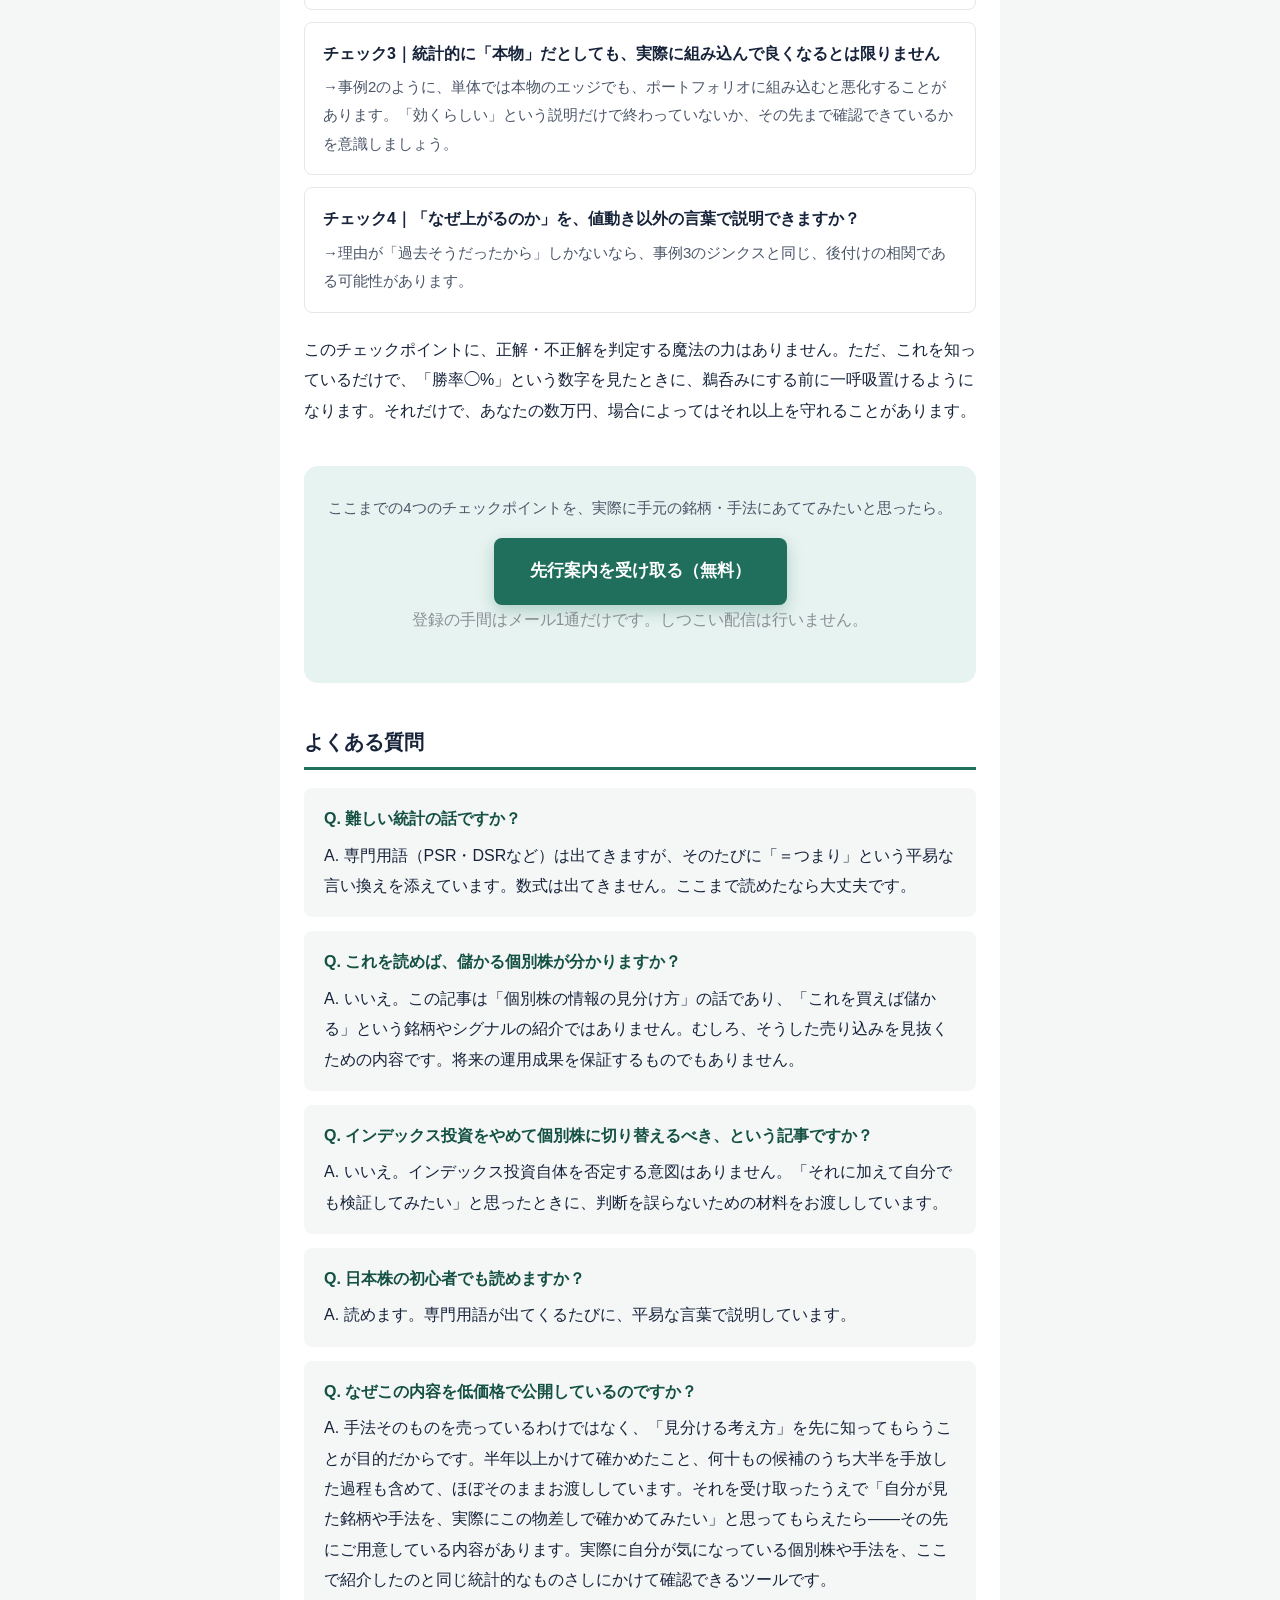
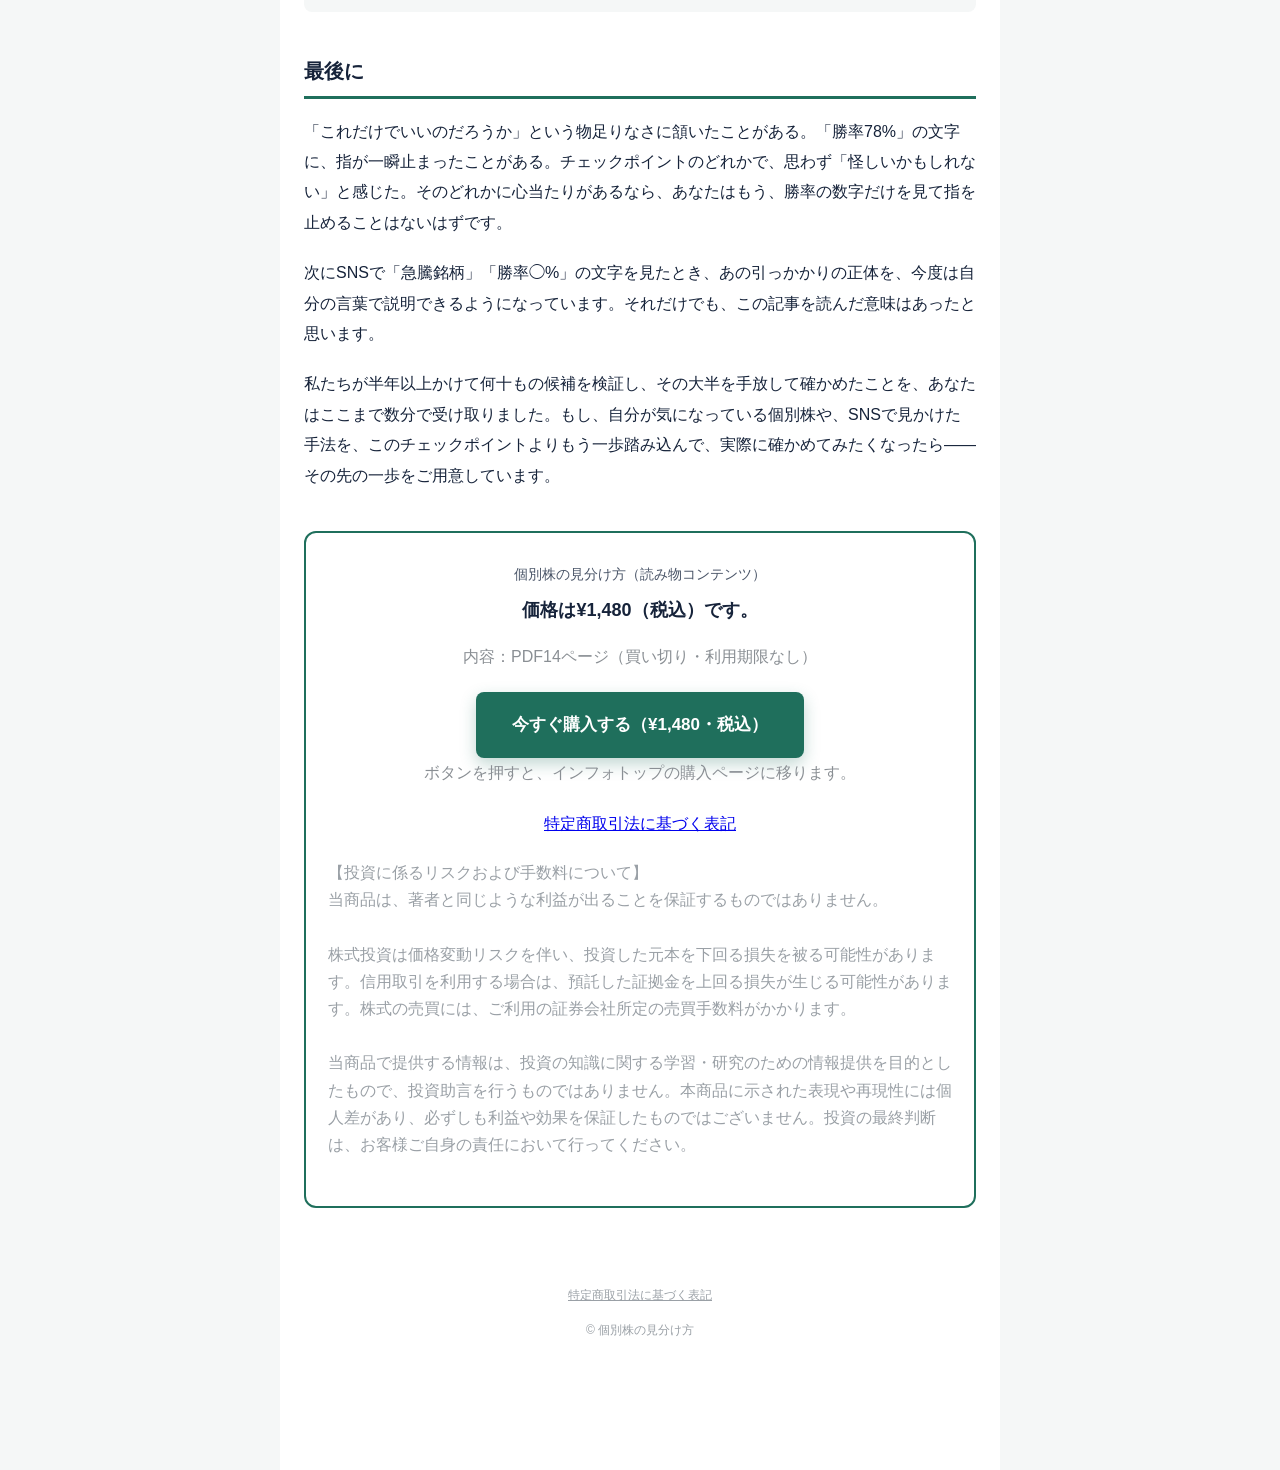
==== commit a82377a9: "審査部再審査の指摘に対応：特商法リンク追加、メール登録の注記削除、LINEサポート期間を明記（10/02改訂分を含む） Co-Authored-By: Claude Sonnet 5.5 <norep" ====
--- a/01/index.html
+++ b/01/index.html
@@ -8,6 +8,8 @@
 <meta property="og:type" content="article">
 <meta property="og:title" content="S&P500やオルカンを黙々と積み立てながら、「勝率78%」の文字にふと指が止まったことはありませんか">
 <meta property="og:description" content="個別株の「勝率◯%」を鵜呑みにせず、自分で見抜くための考え方。統計的な検証を60件以上行ってきた記録をそのまま公開。">
+<meta property="og:image" content="https://1hyamgg-hub.github.io/clearquant-lp/assets/banner_01_800.jpeg">
+<meta name="twitter:card" content="summary_large_image">
 <link rel="stylesheet" href="../assets/common.css">
 <style>
   /* このページ固有の微調整のみ（色・余白等の基本設計は共通CSSを参照） */
@@ -18,10 +20,11 @@
 
 <!--
   CTAリンクについて（実装メモ）:
-  ①はまだinfotop登録・価格が確定していないため、購入ボタンは実装できない。
-  そのため単一の行動を「先行案内（公開・価格が決まり次第、一番早く連絡を受け取る）」の
-  mailto先行登録に統一している（虚偽の購入リンク・架空の価格は絶対に置かない）。
-  infotop登録と価格が確定した時点で、下記 CTA_HREF の3箇所をすべて実際の購入リンクに置き換えること。
+  「個別株の見分け方」は、当初infotop登録・価格が未確定だったため、hero／中間／sticky の3箇所を
+  「先行案内（公開・価格が決まり次第、一番早く連絡を受け取る）」のmailto登録に統一していた
+  （虚偽の購入リンク・架空の価格は絶対に置かない、という原則による）。
+  現在はinfotop登録・価格が確定し、クロージングCTAのみ実際の購入リンクに差し替え済み。
+  残る3箇所を購入リンクへ統一するかは未判断（要確認）。
 -->
 
 <div class="wrap">
@@ -149,14 +152,18 @@
       <p class="closing-headline">価格は¥1,480（税込）です。</p>
       <p class="cta-note" style="margin-top:-4px;">内容：PDF14ページ（買い切り・利用期限なし）</p>
       <a class="cta-btn" href="https://www.infotop.jp/order.php?iid=106936">今すぐ購入する（¥1,480・税込）</a>
-      <p class="cta-note">infotopの決済ページに移動します（審査完了まで実際の決済はできません）。</p>
+      <p class="cta-note">ボタンを押すと、インフォトップの購入ページに移ります。</p>
+      <p class="cta-note"><a href="../tokushou/">特定商取引法に基づく表記</a></p>
       <p class="disclaimer">【投資に係るリスクおよび手数料について】<br>
-      本商品は、著者と同じような利益が出ることを保証するものではありません。株式投資や信用取引は価格変動リスクを伴い、信用取引の場合は証拠金を上回る取引を行うことがあるため、場合によっては投資額を上回る損失を被る可能性があります。株式取引には証券会社の売買手数料がかかります。本商品で提供する情報は、投資の知識に関する学習・研究のための情報提供を目的としたものであり、投資助言を行うものではありません。</p>
+      当商品は、著者と同じような利益が出ることを保証するものではありません。<br><br>
+      株式投資は価格変動リスクを伴い、投資した元本を下回る損失を被る可能性があります。信用取引を利用する場合は、預託した証拠金を上回る損失が生じる可能性があります。株式の売買には、ご利用の証券会社所定の売買手数料がかかります。<br><br>
+      当商品で提供する情報は、投資の知識に関する学習・研究のための情報提供を目的としたもので、投資助言を行うものではありません。本商品に示された表現や再現性には個人差があり、必ずしも利益や効果を保証したものではございません。投資の最終判断は、お客様ご自身の責任において行ってください。</p>
     </div>
 
   </div>
 
   <footer class="site-footer">
+    <p><a href="../tokushou/">特定商取引法に基づく表記</a></p>
     <p>&copy; 個別株の見分け方</p>
   </footer>
 </div>
--- a/assets/common.css
+++ b/assets/common.css
@@ -1,6 +1,7 @@
 /*
   ClearQuant LP 共通デザインシステム
-  ①②③すべてのレターページはこのファイルを <link rel="stylesheet" href="../assets/common.css"> で読み込む。
+  すべてのレターページ（見分け方の記事／ClearQuant／ClearQuant Platinum）はこのファイルを
+  <link rel="stylesheet" href="../assets/common.css"> で読み込む。
   ページ固有の装飾はページ内の <style> に最小限だけ追加し、色・余白・基本コンポーネントはここで統一する。
 */
 
@@ -200,6 +201,49 @@
 
 .closing-box .closing-label { font-size: 14px; color: var(--ink-soft); margin-bottom: 6px; }
 .closing-box .closing-headline { font-size: 18px; font-weight: 700; margin: 0 0 18px; }
+
+/* ---------- 実測データの表 ---------- */
+
+/* 表そのものは折り返さず、狭い画面では表だけを横スクロールさせる（本文は横スクロールさせない） */
+.table-scroll {
+  overflow-x: auto;
+  -webkit-overflow-scrolling: touch;
+  margin: 0 0 10px;
+}
+
+table.data-table {
+  border-collapse: collapse;
+  width: 100%;
+  min-width: 520px;
+  font-size: 14.5px;
+  line-height: 1.7;
+  background: #fff;
+}
+
+table.data-table th,
+table.data-table td {
+  border: 1px solid var(--border-soft);
+  padding: 9px 12px;
+  text-align: left;
+  vertical-align: top;
+}
+
+table.data-table thead th {
+  background: var(--accent-soft);
+  color: var(--accent-dark);
+  font-weight: 700;
+  white-space: nowrap;
+}
+
+table.data-table tbody th {
+  font-weight: 400;
+}
+
+.table-note {
+  font-size: 13.5px;
+  color: var(--ink-soft);
+  margin: 0 0 20px;
+}
 
 /* ---------- 投資リスク等の注記 ---------- */
 
